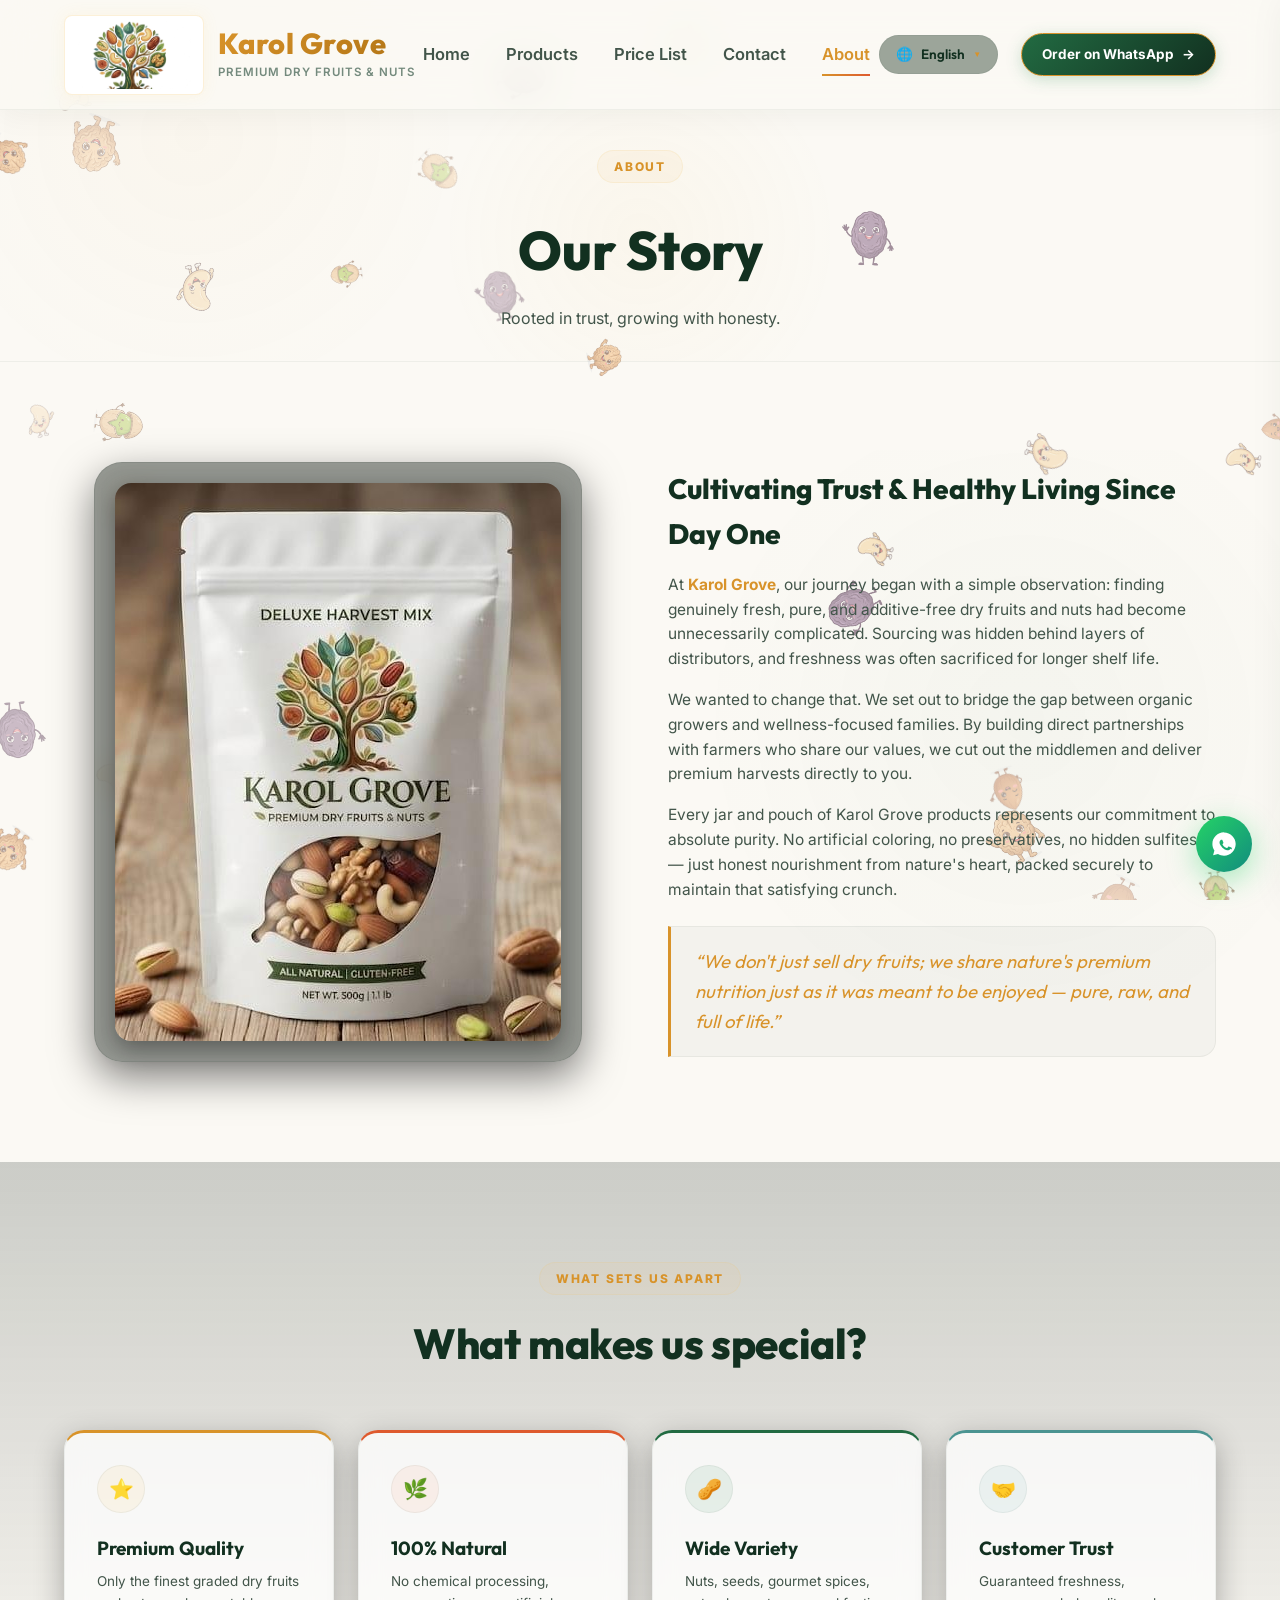
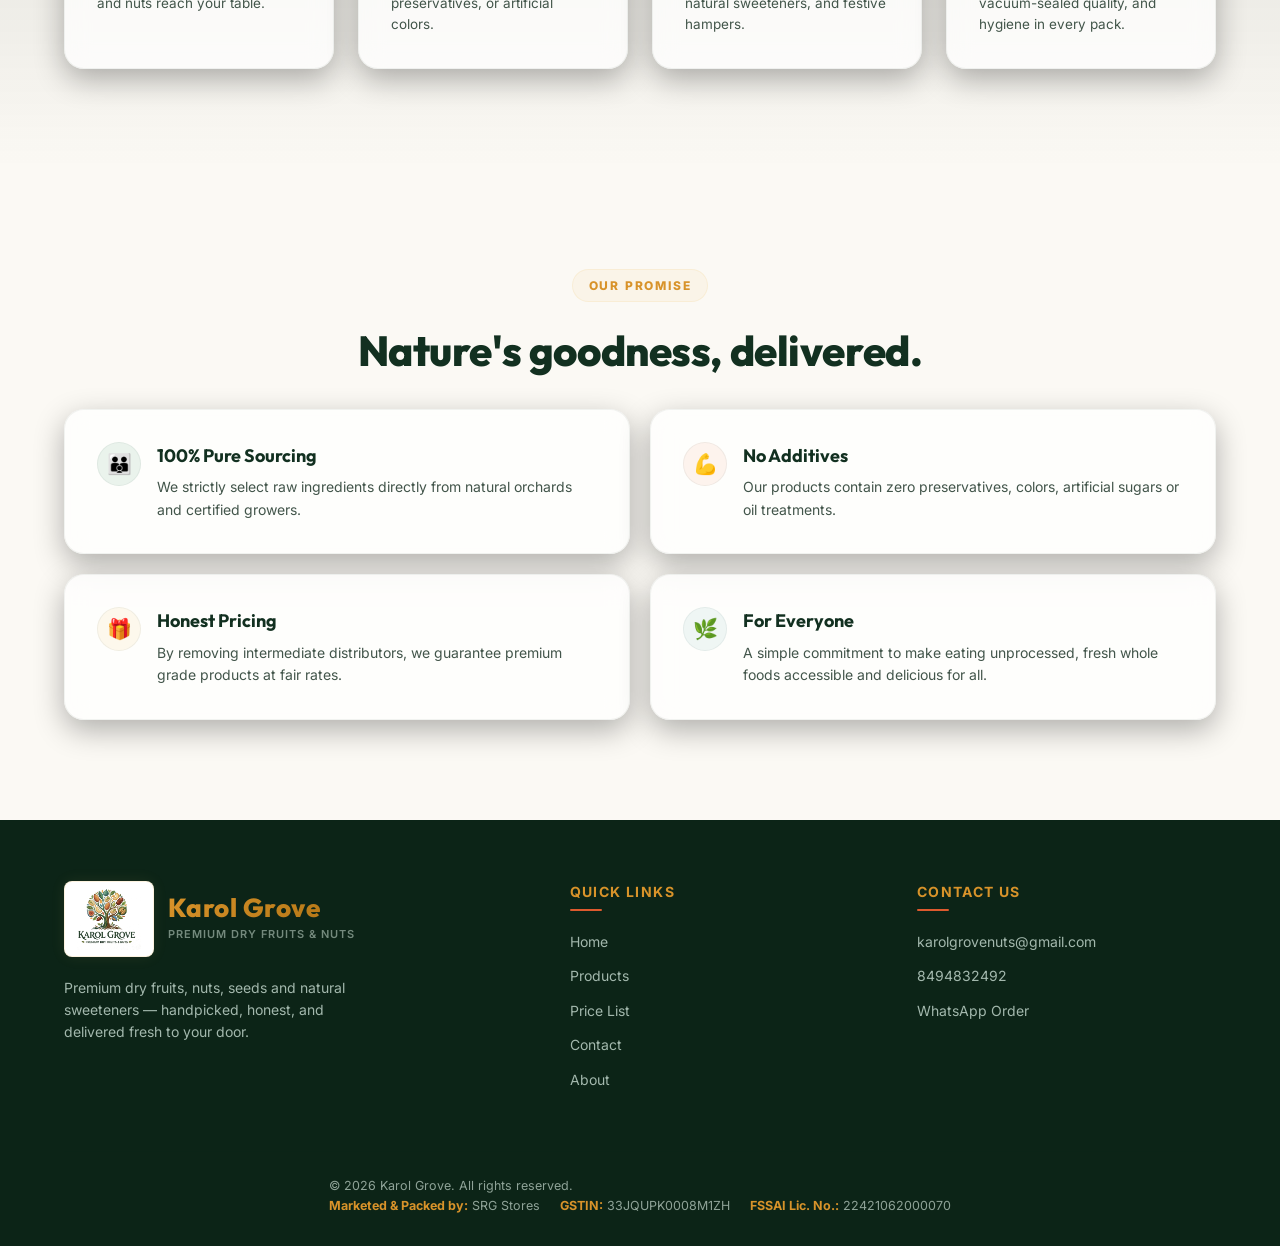
==== about.html @ 8a15f1eb "Add files via upload" ====
<!DOCTYPE html>
<html lang="en">

<head>
  <meta charset="UTF-8">
  <meta name="viewport" content="width=device-width, initial-scale=1.0">
  <title>About Us — Karol Grove</title>
  <meta name="description"
    content="Learn about Karol Grove's story, our promise of natural quality, and why families trust us for premium dry fruits and nuts.">
  <link rel="icon" href="assets/karol-grove-icon.png">
  <link rel="preconnect" href="https://fonts.googleapis.com">
  <link rel="stylesheet" href="assets/style.css">
  <script src="assets/translations.js" defer></script>
</head>

<body>

  <canvas id="vfx-canvas"></canvas>

  <header class="site-header">
    <div class="header-inner">
      <a href="index.html" class="brand">
        <img src="assets/karol-grove-icon.png" alt="Karol Grove Premium Dry Fruits & Nuts" class="brand-logo-img">
        <div class="brand-text">
          <span class="brand-name">Karol Grove</span>
          <span class="brand-tagline">Premium Dry Fruits &amp; Nuts</span>
        </div>
      </a>
      <nav class="main-nav">
        <a href="index.html" data-tr="nav_home">Home</a>
        <a href="products.html" data-tr="nav_products">Products</a>
        <a href="pricelist.html" data-tr="nav_pricelist">Price List</a>
        <a href="contact.html" data-tr="nav_contact">Contact</a>
        <a href="about.html" class="active" data-tr="nav_about">About</a>
      </nav>
      <a class="header-cta" href="https://wa.me/+918494832492" target="_blank" rel="noopener"><span data-tr="cta_whatsapp">Order on WhatsApp</span> &rarr;</a>
      <button class="nav-toggle" aria-label="Toggle menu">
        <span></span><span></span><span></span>
      </button>
    </div>
    <div class="mobile-nav" id="mobileNav">
      <a href="index.html" data-tr="nav_home">Home</a>
      <a href="products.html" data-tr="nav_products">Products</a>
      <a href="pricelist.html" data-tr="nav_pricelist">Price List</a>
      <a href="contact.html" data-tr="nav_contact">Contact</a>
      <a href="about.html" class="active" data-tr="nav_about">About</a>
    </div>
  </header>

  <section class="page-header">
    <div class="container reveal reveal-up">
      <span class="eyebrow" data-tr="nav_about">About</span>
      <h1 data-tr="about_header_title">Our Story</h1>
      <p data-tr="about_header_desc">Rooted in trust, growing with honesty.</p>
    </div>
  </section>

  <section class="section">
    <div class="container about-flex">
      <div class="tin-frame tilt-card reveal reveal-scale">
        <img src="assets/karol-grove-pouch-hd.jpg" alt="Karol Grove premium dry fruits and nuts pouch">
      </div>
      <div class="about-copy reveal reveal-up">
        <h2 data-tr="about_sec_title">Cultivating Trust &amp; Healthy Living Since Day One</h2>
        <p data-tr="about_p1">At <strong>Karol Grove</strong>, our journey began with a simple observation: finding genuinely fresh, pure, and additive-free dry fruits and nuts had become unnecessarily complicated. Sourcing was hidden behind layers of distributors, and freshness was often sacrificed for longer shelf life.</p>
        <p data-tr="about_p2">We wanted to change that. We set out to bridge the gap between organic growers and wellness-focused families. By building direct partnerships with farmers who share our values, we cut out the middlemen and deliver premium harvests directly to you.</p>
        <p data-tr="about_p3">Every jar and pouch of Karol Grove products represents our commitment to absolute purity. No artificial coloring, no preservatives, no hidden sulfites — just honest nourishment from nature's heart, packed securely to maintain that satisfying crunch.</p>
        <blockquote data-tr="about_quote">“We don't just sell dry fruits; we share nature's premium nutrition just as it was meant to be enjoyed — pure, raw, and full of life.”</blockquote>
      </div>
    </div>
  </section>

  <section class="section section-cream-deep">
    <div class="container">
      <div class="section-head reveal reveal-up">
        <span class="eyebrow">What sets us apart</span>
        <h2>What makes us special?</h2>
      </div>
      <div class="why-grid">
        <div class="glass-card why-card tilt-card reveal reveal-up">
          <div class="icon">&#11088;</div>
          <h3>Premium Quality</h3>
          <p>Only the finest graded dry fruits and nuts reach your table.</p>
        </div>
        <div class="glass-card why-card tilt-card reveal reveal-up">
          <div class="icon">&#127807;</div>
          <h3>100% Natural</h3>
          <p>No chemical processing, preservatives, or artificial colors.</p>
        </div>
        <div class="glass-card why-card tilt-card reveal reveal-up">
          <div class="icon">&#129372;</div>
          <h3>Wide Variety</h3>
          <p>Nuts, seeds, gourmet spices, natural sweeteners, and festive hampers.</p>
        </div>
        <div class="glass-card why-card tilt-card reveal reveal-up">
          <div class="icon">&#129309;</div>
          <h3>Customer Trust</h3>
          <p>Guaranteed freshness, vacuum-sealed quality, and hygiene in every pack.</p>
        </div>
      </div>
    </div>
  </section>

  <section class="section">
    <div class="container">
      <div class="section-head reveal reveal-up" style="margin-bottom: 32px;">
        <span class="eyebrow" data-tr="promise_eyebrow">Our promise</span>
        <h2 data-tr="promise_header">Nature's goodness, delivered.</h2>
      </div>
      <div class="promise-grid">
        <div class="glass-card promise-card reveal reveal-up">
          <div class="icon">&#128106;</div>
          <div>
            <h3 data-tr="promise_card_1_title">100% Pure Sourcing</h3>
            <p data-tr="promise_card_1_desc">We strictly select raw ingredients directly from natural orchards and certified growers.</p>
          </div>
        </div>
        <div class="glass-card promise-card reveal reveal-up">
          <div class="icon">&#128170;</div>
          <div>
            <h3 data-tr="promise_card_2_title">No Additives</h3>
            <p data-tr="promise_card_2_desc">Our products contain zero preservatives, colors, artificial sugars or oil treatments.</p>
          </div>
        </div>
        <div class="glass-card promise-card reveal reveal-up">
          <div class="icon">&#127873;</div>
          <div>
            <h3 data-tr="promise_card_3_title">Honest Pricing</h3>
            <p data-tr="promise_card_3_desc">By removing intermediate distributors, we guarantee premium grade products at fair rates.</p>
          </div>
        </div>
        <div class="glass-card promise-card reveal reveal-up">
          <div class="icon">&#127807;</div>
          <div>
            <h3 data-tr="promise_card_4_title">For Everyone</h3>
            <p data-tr="promise_card_4_desc">A simple commitment to make eating unprocessed, fresh whole foods accessible and delicious for all.</p>
          </div>
        </div>
      </div>
    </div>
  </section>

  <footer class="site-footer">
    <div class="container">
      <div class="footer-grid">
        <div>
          <div class="footer-brand">
            <img src="assets/karol-grove-logo-full.png" alt="Karol Grove Premium Dry Fruits & Nuts"
              class="footer-logo-img">
            <div class="footer-brand-text">
              <span class="footer-brand-name">Karol Grove</span>
              <span class="footer-brand-tagline">Premium Dry Fruits &amp; Nuts</span>
            </div>
          </div>
          <p data-tr="footer_desc">Premium dry fruits, nuts, seeds and natural sweeteners — handpicked, honest, and delivered fresh to your door.</p>
        </div>
        <div class="footer-col">
          <h4 data-tr="footer_links_title">Quick Links</h4>
          <a href="index.html" data-tr="nav_home">Home</a>
          <a href="products.html" data-tr="nav_products">Products</a>
          <a href="pricelist.html" data-tr="nav_pricelist">Price List</a>
          <a href="contact.html" data-tr="nav_contact">Contact</a>
          <a href="about.html" data-tr="nav_about">About</a>
        </div>
        <div class="footer-col">
          <h4 data-tr="footer_contact_title">Contact Us</h4>
          <a href="mailto:karolgrovenuts@gmail.com">karolgrovenuts@gmail.com</a>
          <a href="tel:8494832492">8494832492</a>
          <a href="https://wa.me/+918494832492" target="_blank" rel="noopener" data-tr="cta_whatsapp">WhatsApp Order</a>
        </div>
      </div>
      <div class="footer-bottom">
        <div class="container footer-bottom-inner">
          <span>&copy; 2026 Karol Grove. All rights reserved.</span>
          <div class="legal-ids">
            <span><strong data-tr="legal_packed_by">Marketed &amp; Packed by:</strong> SRG Stores</span>
            <span><strong data-tr="legal_gstin">GSTIN:</strong> 33JQUPK0008M1ZH</span>
            <span><strong data-tr="legal_fssai">FSSAI Lic. No.:</strong> 22421062000070</span>
          </div>
        </div>
      </div>
  </footer>

  <!-- Floating WhatsApp Contact Button -->
  <a href="https://wa.me/918494832492?text=Hi%20Karol%20Grove%2C%20I%20would%20like%20to%20place%20an%20order."
    class="floating-whatsapp" target="_blank" rel="noopener" aria-label="Order on WhatsApp">
    <div class="whatsapp-badge">Order on WhatsApp</div>
    <svg class="whatsapp-icon-svg" viewBox="0 0 24 24" width="24" height="24">
      <path fill="currentColor"
        d="M12.031 2c-5.514 0-9.99 4.477-9.99 9.99 0 2.08.636 4.01 1.728 5.614l-1.127 4.12 4.22-1.107c1.514.938 3.284 1.48 5.17 1.48 5.515 0 9.99-4.477 9.99-9.99 0-5.514-4.475-9.99-9.99-9.99zm5.556 14.13c-.224.634-1.22 1.157-1.68 1.206-.432.046-.86.23-2.738-.508-2.398-.942-3.896-3.376-4.016-3.536-.12-.16-1.002-1.332-1.002-2.54 0-1.21.632-1.804.856-2.048.225-.244.49-.305.653-.305.163 0 .326.002.47.01.15.008.347-.057.545.422.203.49.693 1.693.754 1.815.06.123.1.265.018.428-.08.163-.122.265-.244.407-.122.143-.257.32-.367.43-.122.12-.25.253-.108.497.143.244.636 1.05 1.362 1.7 1 .894 1.85 1.173 2.116 1.306.265.132.418.11.57-.06.153-.173.663-.774.846-1.037.183-.265.367-.224.622-.132.255.09 1.62.764 1.9.905.28.14.47.21.536.326.067.116.067.67-.156 1.306z" />
    </svg>
  </a>

  <script src="assets/main.js" defer></script>
</body>

</html>
---- assets/style.css ----
/* ==========================================================================
   KAROL GROVE — Premium Dry Fruits & Nuts
   Design System: Rich Dark-Forest, Glowing Organic, VFX-Responsive
   ========================================================================== */

@import url('https://fonts.googleapis.com/css2?family=Outfit:wght@300;400;500;600;700;800;900&family=Playfair+Display:ital,wght@0,400;0,500;0,600;0,700;0,800;0,900;1,400;1,500;1,600&family=Inter:wght@300;400;500;600;700;800&display=swap');

:root {
  /* Theme Palette: Luxury Warm Cream & Deep Organic Forest */
  --bg-dark: #fbf9f4; /* Warm Cream Alabaster background */
  --bg-card: rgba(255, 255, 255, 0.72); /* Translucent soft white glass cards */
  --bg-card-hover: rgba(255, 255, 255, 0.96); /* High-contrast focus state */
  --border-glow: rgba(18, 48, 32, 0.08); /* Soft dark-forest borders instead of bright glows */
  --border-light: rgba(18, 48, 32, 0.05);

  /* Colors */
  --gold: #d8932a; /* Dark sienna gold (legible on light backgrounds) */
  --gold-deep: #b07314;
  --gold-glow: rgba(216, 147, 42, 0.15);

  --forest: #226b42; /* Slightly darker forest green */
  --forest-deep: #123020;
  --forest-glow: rgba(34, 107, 66, 0.15);

  --terracotta: #de5a2e; /* Darkened terracotta */
  --terracotta-deep: #b33e17;
  --terracotta-glow: rgba(222, 90, 46, 0.15);

  --berry: #a84250;
  --berry-deep: #782631;
  --berry-glow: rgba(168, 66, 80, 0.15);

  --teal: #4b9491;
  --teal-deep: #225e5c;
  --teal-glow: rgba(75, 148, 145, 0.15);

  --cream: #faf6eb;
  --text-primary: #123020; /* Deep Forest Green for primary text */
  --text-secondary: #42554a; /* Muted warm grey-green for descriptions */
  --text-muted: #748a7d;

  /* Shadows & Gradients */
  --shadow-glow-gold: 0 10px 30px rgba(216, 147, 42, 0.06);
  --shadow-glow-forest: 0 10px 30px rgba(34, 107, 66, 0.06);
  --shadow-glow-terracotta: 0 10px 30px rgba(222, 90, 46, 0.06);
  
  --gradient-gold: linear-gradient(135deg, var(--gold) 0%, var(--gold-deep) 100%);
  --gradient-forest: linear-gradient(135deg, var(--forest) 0%, var(--forest-deep) 100%);
  --gradient-terracotta: linear-gradient(135deg, var(--terracotta) 0%, var(--terracotta-deep) 100%);
  --gradient-radial-glow: radial-gradient(circle, rgba(34, 107, 66, 0.03) 0%, rgba(251, 249, 244, 0) 70%);

  --font-display: 'Outfit', 'Playfair Display', Georgia, serif;
  --font-body: 'Inter', -apple-system, BlinkMacSystemFont, sans-serif;
  
  --transition-smooth: all 0.4s cubic-bezier(0.165, 0.84, 0.44, 1);
}

/* ==========================================================================
   Reset & Base Styles
   ========================================================================== */
* {
  box-sizing: border-box;
  margin: 0;
  padding: 0;
}

html {
  scroll-behavior: smooth;
  overflow-x: hidden;
}

body {
  font-family: var(--font-body);
  background-color: var(--bg-dark);
  color: var(--text-primary);
  line-height: 1.6;
  -webkit-font-smoothing: antialiased;
  overflow-x: hidden;
  position: relative;
}

/* Background Ambient Glows */
body::before {
  content: '';
  position: fixed;
  top: -10%;
  left: -10%;
  width: 50%;
  height: 50%;
  background: radial-gradient(circle, rgba(216, 147, 42, 0.03) 0%, transparent 70%);
  z-index: -2;
  pointer-events: none;
  animation: pulseGlow 12s infinite alternate ease-in-out;
}

body::after {
  content: '';
  position: fixed;
  bottom: -10%;
  right: -10%;
  width: 60%;
  height: 60%;
  background: radial-gradient(circle, rgba(34, 107, 66, 0.03) 0%, transparent 70%);
  z-index: -2;
  pointer-events: none;
  animation: pulseGlow 16s infinite alternate-reverse ease-in-out;
}

.ambient-light-spot {
  position: absolute;
  width: 300px;
  height: 300px;
  background: radial-gradient(circle, rgba(240, 145, 106, 0.05) 0%, transparent 70%);
  border-radius: 50%;
  z-index: -1;
  pointer-events: none;
}

#vfx-canvas {
  position: fixed;
  top: 0;
  left: 0;
  width: 100vw;
  height: 100vh;
  z-index: -1;
  pointer-events: none;
  opacity: 0.75;
}

img {
  max-width: 100%;
  display: block;
}

a {
  color: inherit;
  text-decoration: none;
  transition: var(--transition-smooth);
}

::selection {
  background: var(--gold);
  color: var(--bg-dark);
}

.container {
  max-width: 1200px;
  margin: 0 auto;
  padding: 0 24px;
}

/* ==========================================================================
   Header & Strip
   ========================================================================== */
.brand-strip {
  height: 4px;
  background: linear-gradient(90deg, var(--gold) 0%, var(--terracotta) 25%, var(--berry) 50%, var(--forest) 75%, var(--teal) 100%);
  position: relative; /* Changed from sticky to relative to prevent line cutting through logo */
  z-index: 101;
}

.topbar {
  background: #0a1c12; /* Deep Forest Green for premium header contrast */
  border-bottom: 1px solid var(--border-light);
  color: #e1ece6;
  font-size: 13px;
  position: relative;
  z-index: 99;
}

.topbar-item, .topbar a {
  color: #e1ece6 !important;
  text-decoration: none;
  transition: var(--transition-smooth);
}

.topbar-item:hover, .topbar a:hover {
  color: var(--gold) !important;
}

.topbar-inner {
  display: flex;
  justify-content: space-between;
  align-items: center;
  padding: 8px 24px;
  flex-wrap: wrap;
  gap: 12px;
}

.topbar-left {
  display: flex;
  gap: 20px;
}

.topbar-item {
  display: inline-flex;
  align-items: center;
  gap: 6px;
  font-weight: 500;
  color: var(--text-secondary);
}

a.topbar-item:hover {
  color: var(--gold);
}

.topbar-right .topbar-item {
  color: var(--gold);
  font-weight: 600;
  letter-spacing: 0.05em;
}

.site-header {
  position: sticky;
  top: 0; /* Changed from 4px to 0 to align with relative brand strip */
  z-index: 100;
  background: rgba(251, 249, 244, 0.85); /* Translucent warm cream */
  backdrop-filter: blur(20px);
  -webkit-backdrop-filter: blur(20px);
  border-bottom: 1px solid var(--border-light);
  box-shadow: 0 4px 30px rgba(18, 48, 32, 0.05); /* Soft natural shadow */
  height: 110px; /* Fixed height to guarantee brand logo is fully enclosed */
}

.header-inner {
  display: flex;
  align-items: center;
  justify-content: space-between;
  padding: 0 24px; /* Use flexbox to vertically center items, removing vertical padding */
  height: 100%;
  max-width: 1200px;
  margin: 0 auto;
}

.brand {
  display: flex;
  align-items: center;
}

.brand-logo-img {
  height: 80px; /* Adjusted slightly to fit container height perfectly */
  width: auto;
  object-fit: contain;
  display: block;
  border-radius: 8px;
  background: #ffffff; /* clear white background for light logo paper texture compatibility */
  padding: 4px 12px;
  border: 1px solid rgba(242, 194, 101, 0.25);
  box-shadow: 0 0 15px rgba(242, 194, 101, 0.1);
  transition: var(--transition-smooth);
}

.brand:hover .brand-logo-img {
  transform: translateY(-2px) scale(1.03);
  box-shadow: 0 6px 20px rgba(242, 194, 101, 0.25);
  border-color: var(--gold);
}

.brand-text {
  display: flex;
  flex-direction: column;
  justify-content: center;
  margin-left: 14px;
}

.brand-name {
  font-family: var(--font-display);
  font-size: 29px; /* Increased brand title size */
  font-weight: 800;
  background: var(--gradient-gold);
  -webkit-background-clip: text;
  -webkit-text-fill-color: transparent;
  margin-left: 0;
  letter-spacing: 0.5px;
  display: inline-block;
  line-height: 1.1;
  transition: var(--transition-smooth);
}

.brand-tagline {
  font-family: var(--font-body);
  font-size: 11.5px; /* Increased tagline size */
  font-weight: 600;
  text-transform: uppercase;
  letter-spacing: 1px;
  color: var(--text-muted);
  margin-top: 3px;
  transition: var(--transition-smooth);
}

.brand:hover .brand-name {
  transform: translateY(-2px);
  filter: drop-shadow(0 0 8px var(--gold-glow));
}

.brand:hover .brand-tagline {
  color: var(--text-secondary);
}

@media (max-width: 768px) {
  .site-header {
    height: 80px; /* Reduced header height on mobile for tight fit */
  }
  .brand-logo-img {
    height: 56px;
  }
  .brand-name {
    font-size: 20px;
  }
  .brand-tagline {
    font-size: 8px;
    letter-spacing: 0.5px;
  }
}

nav.main-nav {
  display: flex;
  gap: 36px; /* Increased spacing between nav links */
  font-size: 16.5px; /* Increased font size for main navigation */
  font-weight: 600;
}

nav.main-nav a {
  color: var(--text-secondary);
  padding: 8px 0;
  position: relative;
}

nav.main-nav a:hover,
nav.main-nav a.active {
  color: var(--gold);
}

nav.main-nav a::after {
  content: '';
  position: absolute;
  left: 0;
  bottom: 0;
  width: 0;
  height: 2px;
  background: linear-gradient(90deg, var(--gold), var(--terracotta));
  transition: var(--transition-smooth);
}

nav.main-nav a:hover::after,
nav.main-nav a.active::after {
  width: 100%;
}

.header-cta {
  background: linear-gradient(135deg, var(--forest) 0%, var(--forest-deep) 100%);
  color: #ffffff !important; /* Force text to white for legibility */
  font-size: 13.5px;
  font-weight: 700;
  padding: 10px 20px;
  border-radius: 30px;
  border: 1.5px solid var(--gold);
  box-shadow: 0 4px 15px rgba(60, 143, 95, 0.25);
  display: inline-flex;
  align-items: center;
  gap: 8px;
}

.header-cta:hover {
  background: linear-gradient(135deg, var(--gold-deep) 0%, var(--gold) 100%);
  color: #123020 !important; /* Force text to forest-deep on hover */
  box-shadow: 0 4px 20px rgba(216, 147, 42, 0.4);
  transform: translateY(-2px);
}

.nav-toggle {
  display: none;
  flex-direction: column;
  gap: 6px;
  background: none;
  border: none;
  cursor: pointer;
  padding: 6px;
  z-index: 102;
}

.nav-toggle span {
  width: 26px;
  height: 2px;
  background-color: var(--text-primary);
  transition: var(--transition-smooth);
}

.nav-toggle.active span:nth-child(1) {
  transform: translateY(8px) rotate(45deg);
}

.nav-toggle.active span:nth-child(2) {
  opacity: 0;
}

.nav-toggle.active span:nth-child(3) {
  transform: translateY(-8px) rotate(-45deg);
}

/* ==========================================================================
   Buttons
   ========================================================================== */
.btn {
  display: inline-flex;
  align-items: center;
  justify-content: center;
  gap: 8px;
  padding: 14px 28px;
  border-radius: 30px;
  font-weight: 700;
  font-size: 14.5px;
  cursor: pointer;
  transition: var(--transition-smooth);
  border: 1.5px solid transparent;
}

.btn-primary {
  background: linear-gradient(135deg, var(--gold-deep) 0%, var(--gold) 100%);
  color: var(--forest-deep) !important; /* Deep forest green for high contrast on gold button */
  box-shadow: var(--shadow-glow-gold);
}

.btn-primary:hover {
  background: linear-gradient(135deg, var(--forest) 0%, var(--forest-deep) 100%);
  color: #ffffff !important; /* White text on dark green hover state */
  border-color: var(--gold);
  box-shadow: var(--shadow-glow-forest);
  transform: translateY(-3px) scale(1.02);
}

.btn-secondary {
  background: transparent;
  color: var(--text-primary);
  border-color: var(--gold) !important; /* Golden border for visibility on cream background */
  backdrop-filter: blur(10px);
}

.btn-secondary:hover {
  background: var(--gold);
  color: var(--forest-deep) !important; /* Match text color on hover state */
  border-color: var(--gold);
  transform: translateY(-3px);
}

.btn-block {
  display: flex;
  width: 100%;
}

.btn-clear {
  background: transparent;
  color: var(--text-muted);
  border-color: transparent;
  padding: 10px;
  font-size: 13px;
}

.btn-clear:hover {
  color: var(--berry);
  background: rgba(184, 86, 100, 0.1);
}

/* ==========================================================================
   Hero Section
   ========================================================================== */
.hero {
  position: relative;
  padding: 50px 0 80px; /* Reduced top/bottom padding to remove visual gap */
  overflow: hidden;
}

.hero-grid {
  display: grid;
  grid-template-columns: 1.05fr 0.95fr;
  gap: 48px;
  align-items: center;
}

.eyebrow {
  display: inline-flex;
  align-items: center;
  gap: 8px;
  font-size: 12px;
  font-weight: 800;
  letter-spacing: 0.15em;
  text-transform: uppercase;
  color: var(--gold);
  background: rgba(242, 194, 101, 0.08);
  border: 1px solid rgba(242, 194, 101, 0.15);
  padding: 6px 16px;
  border-radius: 30px;
  margin-bottom: 24px;
}

.hero h1 {
  font-family: var(--font-display);
  font-size: clamp(38px, 6vw, 68px);
  line-height: 1.1;
  font-weight: 900;
  margin-bottom: 24px;
}

.hero h1 em {
  font-style: italic;
  font-weight: 400;
  font-family: 'Playfair Display', serif;
  background: linear-gradient(135deg, var(--gold) 30%, var(--terracotta) 100%);
  -webkit-background-clip: text;
  background-clip: text;
  -webkit-text-fill-color: transparent;
}

.hero p.lede {
  font-size: 17px;
  color: var(--text-secondary);
  margin-bottom: 36px;
  max-width: 580px;
}

.hero-actions {
  display: flex;
  gap: 16px;
  margin-bottom: 48px;
  flex-wrap: wrap;
}

.trust-row {
  display: flex;
  gap: 24px;
  flex-wrap: wrap;
}

.trust-item {
  display: flex;
  align-items: center;
  gap: 8px;
  font-size: 13.5px;
  font-weight: 600;
  color: var(--text-secondary);
}

.trust-item .dot {
  width: 28px;
  height: 28px;
  border-radius: 50%;
  background: rgba(255, 255, 255, 0.05);
  border: 1px solid var(--border-light);
  display: flex;
  align-items: center;
  justify-content: center;
  font-size: 13px;
}

.hero-art {
  position: relative;
  display: flex;
  justify-content: center;
  align-items: center;
}

/* Floating Radial Blobs */
.hero-art::before {
  content: '';
  position: absolute;
  width: 320px;
  height: 320px;
  background: radial-gradient(circle, rgba(60, 143, 95, 0.25) 0%, transparent 70%);
  z-index: -1;
  animation: rotateBlob 20s infinite linear;
}

.tin-frame {
  position: relative;
  background: rgba(18, 28, 22, 0.45);
  border: 1.5px solid var(--border-glow);
  border-radius: 28px;
  padding: 20px;
  backdrop-filter: blur(15px);
  -webkit-backdrop-filter: blur(15px);
  box-shadow: 0 15px 40px rgba(0, 0, 0, 0.5), inset 0 0 15px rgba(255, 255, 255, 0.05);
  transition: var(--transition-smooth);
  max-width: fit-content;
  margin: 0 auto;
}

.tin-frame img,
.hero-video {
  border-radius: 16px;
  width: 100%;
  max-width: 480px;
  box-shadow: 0 8px 24px rgba(0,0,0,0.4);
  display: block;
  object-fit: cover;
  transition: var(--transition-smooth);
}

.hero-art .ring {
  position: absolute;
  border: 1.5px solid rgba(242, 194, 101, 0.1);
  border-radius: 50%;
  pointer-events: none;
}

.hero-art .ring-1 {
  width: 580px;
  height: 580px;
  border-color: rgba(60, 143, 95, 0.15);
  animation: spin 30s infinite linear;
}

.hero-art .ring-2 {
  width: 440px;
  height: 440px;
  border-color: rgba(240, 145, 106, 0.15);
  animation: spin 20s infinite linear reverse;
}

.hero-badge {
  position: absolute;
  top: -15px;
  right: -15px;
  background: linear-gradient(135deg, var(--gold-deep) 0%, var(--gold) 100%);
  color: var(--bg-dark);
  font-weight: 800;
  font-size: 12px;
  text-align: center;
  line-height: 1.2;
  width: 80px;
  height: 80px;
  border-radius: 50%;
  display: flex;
  align-items: center;
  justify-content: center;
  box-shadow: 0 8px 24px rgba(242, 194, 101, 0.4);
  transform: rotate(10deg);
  border: 2px dashed rgba(7, 11, 9, 0.2);
  z-index: 2;
  animation: float 6s infinite ease-in-out;
}

/* ==========================================================================
   Feature Strip & Sections
   ========================================================================== */
.feature-strip {
  border-top: 1px solid var(--border-light);
  border-bottom: 1px solid var(--border-light);
  background: rgba(18, 28, 22, 0.35);
  backdrop-filter: blur(10px);
  -webkit-backdrop-filter: blur(10px);
  padding: 36px 0;
}

.feature-grid {
  display: grid;
  grid-template-columns: repeat(3, 1fr);
  gap: 32px;
}

.feature-item {
  display: flex;
  align-items: center;
  gap: 20px;
}

.feature-item .icon {
  width: 52px;
  height: 52px;
  border-radius: 16px;
  background: rgba(255, 255, 255, 0.03);
  border: 1px solid var(--border-light);
  display: flex;
  align-items: center;
  justify-content: center;
  font-size: 22px;
  flex-shrink: 0;
  box-shadow: inset 0 0 10px rgba(255,255,255,0.05);
}

.feature-item h3 {
  font-family: var(--font-display);
  font-size: 17.5px;
  font-weight: 700;
  color: var(--text-primary);
  margin-bottom: 4px;
}

.feature-item p {
  font-size: 13.5px;
  color: var(--text-secondary);
}

.section {
  padding: 100px 0;
  position: relative;
}

.section-cream-deep {
  background: linear-gradient(180deg, rgba(18,28,22,0.2) 0%, rgba(7,11,9,0) 100%);
}

.section-head {
  text-align: center;
  max-width: 650px;
  margin: 0 auto 60px;
}

.section-head h2 {
  font-family: var(--font-display);
  font-size: clamp(28px, 4vw, 42px);
  font-weight: 800;
  letter-spacing: -0.01em;
  color: var(--text-primary);
  line-height: 1.2;
}

.section-head h2 em {
  font-style: italic;
  font-family: 'Playfair Display', serif;
  background: linear-gradient(135deg, var(--gold) 20%, var(--terracotta) 100%);
  -webkit-background-clip: text;
  background-clip: text;
  -webkit-text-fill-color: transparent;
}

.section-head p {
  margin-top: 16px;
  font-size: 16px;
  color: var(--text-secondary);
}

/* ==========================================================================
   Cards: Glassmorphism & Custom Border Glows
   ========================================================================== */
.glass-card {
  background: var(--bg-card);
  border: 1px solid var(--border-light);
  border-radius: 20px;
  padding: 32px;
  backdrop-filter: blur(12px);
  -webkit-backdrop-filter: blur(12px);
  box-shadow: 0 10px 30px rgba(0,0,0,0.3);
  transition: var(--transition-smooth);
}

.glass-card:hover {
  background: var(--bg-card-hover);
  border-color: var(--border-glow);
  box-shadow: 0 15px 40px rgba(0,0,0,0.5), 0 0 20px rgba(242, 194, 101, 0.05);
}

/* Why choose us Grid */
.why-grid {
  display: grid;
  grid-template-columns: repeat(4, 1fr);
  gap: 24px;
}

.why-card {
  border-top: 3px solid var(--border-light);
}

.why-grid .why-card:nth-child(1) { border-top-color: var(--gold); }
.why-grid .why-card:nth-child(2) { border-top-color: var(--terracotta); }
.why-grid .why-card:nth-child(3) { border-top-color: var(--forest); }
.why-grid .why-card:nth-child(4) { border-top-color: var(--teal); }

.why-card .icon {
  width: 48px;
  height: 48px;
  border-radius: 50%;
  display: flex;
  align-items: center;
  justify-content: center;
  font-size: 20px;
  margin-bottom: 20px;
  background: rgba(255, 255, 255, 0.03);
  border: 1px solid var(--border-light);
}

.why-grid .why-card:nth-child(1) .icon { color: var(--gold); background: rgba(242, 194, 101, 0.1); }
.why-grid .why-card:nth-child(2) .icon { color: var(--terracotta); background: rgba(240, 145, 106, 0.1); }
.why-grid .why-card:nth-child(3) .icon { color: var(--forest); background: rgba(60, 143, 95, 0.1); }
.why-grid .why-card:nth-child(4) .icon { color: var(--teal); background: rgba(106, 179, 176, 0.1); }

.why-card .num {
  font-family: var(--font-display);
  font-size: 13px;
  font-weight: 800;
  letter-spacing: 0.1em;
  color: var(--text-muted);
  margin-bottom: 12px;
}

.why-card h3 {
  font-family: var(--font-display);
  font-size: 19px;
  font-weight: 700;
  margin-bottom: 8px;
}

.why-card p {
  font-size: 13.5px;
  color: var(--text-secondary);
}

/* Offer / Categories Grid */
.offer-grid {
  display: grid;
  grid-template-columns: repeat(3, 1fr);
  gap: 24px;
}

.offer-card {
  position: relative;
  overflow: hidden;
  border-bottom: 3px solid transparent;
}

.offer-grid .offer-card:nth-child(1) { border-bottom-color: var(--gold); }
.offer-grid .offer-card:nth-child(2) { border-bottom-color: var(--terracotta); }
.offer-grid .offer-card:nth-child(3) { border-bottom-color: var(--forest); }
.offer-grid .offer-card:nth-child(4) { border-bottom-color: var(--berry); }
.offer-grid .offer-card:nth-child(5) { border-bottom-color: var(--teal); }
.offer-grid .offer-card:nth-child(6) { border-bottom-color: var(--gold); }

.offer-card .icon {
  font-size: 28px;
  margin-bottom: 16px;
  display: inline-block;
  transition: var(--transition-smooth);
}

.offer-card:hover .icon {
  transform: scale(1.15) rotate(5deg);
}

.offer-card .tag {
  display: inline-block;
  font-size: 10px;
  font-weight: 800;
  letter-spacing: 0.08em;
  text-transform: uppercase;
  padding: 4px 12px;
  border-radius: 20px;
  margin-bottom: 16px;
}

.offer-grid .offer-card:nth-child(1) .tag { background: rgba(242, 194, 101, 0.1); color: var(--gold); }
.offer-grid .offer-card:nth-child(2) .tag { background: rgba(240, 145, 106, 0.1); color: var(--terracotta); }
.offer-grid .offer-card:nth-child(3) .tag { background: rgba(60, 143, 95, 0.1); color: var(--forest); }
.offer-grid .offer-card:nth-child(4) .tag { background: rgba(184, 86, 100, 0.1); color: var(--berry); }
.offer-grid .offer-card:nth-child(5) .tag { background: rgba(106, 179, 176, 0.1); color: var(--teal); }
.offer-grid .offer-card:nth-child(6) .tag { background: rgba(242, 194, 101, 0.1); color: var(--gold); }

.offer-card h3 {
  font-family: var(--font-display);
  font-size: 20px;
  font-weight: 700;
  margin-bottom: 8px;
  color: var(--text-primary);
}

.offer-card p {
  font-size: 14px;
  color: var(--text-secondary);
}

/* CTA Banner */
.cta-banner {
  background: linear-gradient(135deg, var(--forest-deep) 0%, #0c2417 100%); /* Stays deep forest green */
  border: 1px solid var(--border-glow);
  border-radius: 28px;
  padding: 60px 48px;
  display: flex;
  align-items: center;
  justify-content: space-between;
  gap: 32px;
  flex-wrap: wrap;
  position: relative;
  overflow: hidden;
  box-shadow: 0 15px 40px rgba(0,0,0,0.4);
}

.cta-banner::before {
  content: '';
  position: absolute;
  top: -150px;
  right: -50px;
  width: 300px;
  height: 300px;
  background: radial-gradient(circle, rgba(242, 194, 101, 0.12) 0%, transparent 70%);
  z-index: 0;
  pointer-events: none;
}

.cta-banner > * {
  position: relative;
  z-index: 1;
}

.cta-banner h2 {
  font-family: var(--font-display);
  font-size: 32px;
  font-weight: 800;
  max-width: 500px;
  color: #ffffff;
}

.cta-banner p {
  color: #c2d6cc;
  margin-top: 10px;
}

/* ==========================================================================
   Footer Section
   ========================================================================== */
footer.site-footer {
  background-color: #0c2417; /* Deep Forest Green for a premium footer */
  border-top: 1.5px solid var(--border-light);
  color: #a3b8ad; /* Soft light text */
  padding: 60px 0 30px;
  position: relative;
}

.footer-grid {
  display: grid;
  grid-template-columns: 1.3fr 0.85fr 0.85fr;
  gap: 48px;
  margin-bottom: 48px;
}

.footer-brand {
  display: flex;
  align-items: center;
  margin-bottom: 20px;
}

.footer-brand-text {
  display: flex;
  flex-direction: column;
  justify-content: center;
  margin-left: 14px;
}

.footer-brand-name {
  font-family: var(--font-display);
  font-size: 26px;
  font-weight: 800;
  background: var(--gradient-gold);
  -webkit-background-clip: text;
  -webkit-text-fill-color: transparent;
  margin-left: 0;
  letter-spacing: 0.5px;
  display: inline-block;
  line-height: 1.1;
  transition: var(--transition-smooth);
}

.footer-brand-tagline {
  font-family: var(--font-body);
  font-size: 11px;
  font-weight: 600;
  text-transform: uppercase;
  letter-spacing: 1px;
  color: var(--text-muted);
  margin-top: 3px;
  transition: var(--transition-smooth);
}

.footer-brand:hover .footer-brand-name {
  transform: translateY(-2px);
  filter: drop-shadow(0 0 8px var(--gold-glow));
}

.footer-brand:hover .footer-brand-tagline {
  color: #a3b8ad;
}

.footer-logo-img {
  height: 76px; /* increased to see the logo properly */
  width: auto;
  object-fit: contain;
  display: block;
  border-radius: 8px;
  background: #ffffff;
  padding: 6px 12px;
  border: 1px solid rgba(242, 194, 101, 0.2);
  box-shadow: 0 0 15px rgba(242, 194, 101, 0.08);
  transition: var(--transition-smooth);
}

.footer-logo-img:hover {
  transform: translateY(-2px) scale(1.03);
  box-shadow: 0 6px 20px rgba(242, 194, 101, 0.2);
  border-color: var(--gold);
}

.footer-grid p {
  font-size: 14px;
  line-height: 1.6;
  max-width: 320px;
}

.footer-col h4 {
  font-size: 14px;
  text-transform: uppercase;
  letter-spacing: 0.1em;
  color: var(--gold);
  margin-bottom: 20px;
  position: relative;
  padding-bottom: 8px;
}

.footer-col h4::after {
  content: '';
  position: absolute;
  left: 0;
  bottom: 0;
  width: 32px;
  height: 2px;
  background: var(--terracotta);
  border-radius: 2px;
}

.footer-col a {
  display: block;
  font-size: 14px;
  color: #a3b8ad;
  margin-bottom: 12px;
}

.footer-col a:hover {
  color: var(--gold);
  transform: translateX(3px);
}

.footer-bottom {
  border-top: 1px solid var(--border-light);
  padding-top: 24px;
  display: flex;
  justify-content: space-between;
  flex-wrap: wrap;
  gap: 16px;
  font-size: 12.5px;
  color: #8fa398;
}

.legal-ids {
  display: flex;
  flex-wrap: wrap;
  gap: 20px;
}

.legal-ids span strong {
  color: var(--gold);
}

/* ==========================================================================
   Page Headers (About / Products / Contact)
   ========================================================================== */
.page-header {
  padding: 40px 0 30px; /* Reduced vertical padding for header pages */
  text-align: center;
  border-bottom: 1px solid var(--border-light);
  position: relative;
  overflow: hidden;
}

.page-header::before {
  content: '';
  position: absolute;
  top: 50%;
  left: 50%;
  transform: translate(-50%, -50%);
  width: 400px;
  height: 400px;
  background: radial-gradient(circle, rgba(242, 194, 101, 0.05) 0%, transparent 70%);
  z-index: -1;
  pointer-events: none;
}

.page-header h1 {
  font-family: var(--font-display);
  font-size: clamp(34px, 5vw, 54px);
  font-weight: 800;
  color: var(--text-primary);
  margin-bottom: 12px;
}

.page-header p {
  font-size: 16px;
  color: var(--text-secondary);
  max-width: 600px;
  margin: 0 auto;
}

/* ==========================================================================
   About Page Layouts
   ========================================================================== */
.about-flex {
  display: grid;
  grid-template-columns: 1fr 1fr;
  gap: 56px;
  align-items: center;
}

.about-copy h2 {
  font-family: var(--font-display);
  font-size: 28px;
  font-weight: 800;
  margin-bottom: 16px;
}

.about-copy p {
  margin-bottom: 16px;
  color: var(--text-secondary);
  font-size: 15.5px;
}

.about-copy strong {
  color: var(--gold);
}

.about-copy blockquote {
  font-family: var(--font-display);
  font-style: italic;
  font-size: 18.5px;
  color: var(--gold);
  border-left: 3px solid var(--gold);
  background: rgba(18, 48, 32, 0.03);
  padding: 20px 24px;
  border-radius: 0 16px 16px 0;
  margin-top: 24px;
  border: 1px solid var(--border-light);
  border-left: 3.5px solid var(--gold);
}

.promise-grid {
  display: grid;
  grid-template-columns: repeat(2, 1fr);
  gap: 20px;
}

.promise-card {
  display: flex;
  gap: 16px;
}

.promise-card .icon {
  width: 44px;
  height: 44px;
  border-radius: 50%;
  display: flex;
  align-items: center;
  justify-content: center;
  font-size: 20px;
  flex-shrink: 0;
  border: 1px solid var(--border-light);
}

.promise-grid .promise-card:nth-child(1) .icon { background: rgba(60, 143, 95, 0.1); color: var(--forest); }
.promise-grid .promise-card:nth-child(2) .icon { background: rgba(240, 145, 106, 0.1); color: var(--terracotta); }
.promise-grid .promise-card:nth-child(3) .icon { background: rgba(242, 194, 101, 0.1); color: var(--gold); }
.promise-grid .promise-card:nth-child(4) .icon { background: rgba(106, 179, 176, 0.1); color: var(--teal); }

.promise-card h3 {
  font-family: var(--font-display);
  font-size: 18px;
  font-weight: 700;
  margin-bottom: 6px;
}

.promise-card p {
  font-size: 14px;
  color: var(--text-secondary);
}

/* ==========================================================================
   Products Page Styles
   ========================================================================== */
.cat-nav-wrapper {
  display: flex;
  flex-direction: column;
  align-items: center;
  margin-bottom: 48px;
}

.search-box-wrapper {
  width: 100%;
  max-width: 480px;
  position: relative;
  margin-bottom: 30px;
}

.search-box-wrapper input {
  width: 100%;
  padding: 14px 20px 14px 44px;
  border-radius: 30px;
  border: 1.5px solid var(--border-light);
  background: rgba(255, 255, 255, 0.8);
  color: var(--text-primary);
  font-family: var(--font-body);
  font-size: 14.5px;
  outline: none;
  box-shadow: 0 4px 15px rgba(18, 48, 32, 0.04);
  transition: var(--transition-smooth);
}

.search-box-wrapper input:focus {
  border-color: var(--gold);
  box-shadow: 0 0 15px rgba(216, 147, 42, 0.1);
  background: #ffffff;
}

.search-box-wrapper .search-icon {
  position: absolute;
  left: 18px;
  top: 50%;
  transform: translateY(-50%);
  font-size: 16px;
  color: var(--text-muted);
  pointer-events: none;
}

.cat-nav {
  display: flex;
  gap: 12px;
  justify-content: center;
  flex-wrap: wrap;
}

.cat-nav .cat-tab {
  font-family: var(--font-body);
  font-size: 13.5px;
  font-weight: 700;
  padding: 8px 18px;
  border-radius: 20px;
  border: 1px solid var(--border-light);
  background: rgba(255, 255, 255, 0.02);
  color: var(--text-secondary);
  cursor: pointer;
  box-shadow: 0 4px 10px rgba(0,0,0,0.15);
}

.cat-nav .cat-tab.active {
  background: linear-gradient(135deg, var(--gold-deep) 0%, var(--gold) 100%);
  color: var(--bg-dark);
  border-color: var(--gold);
  box-shadow: var(--shadow-glow-gold);
}

.cat-nav .cat-tab:hover:not(.active) {
  border-color: var(--gold);
  color: var(--text-primary);
}

.product-category {
  margin-bottom: 80px;
  scroll-margin-top: 100px;
}

.cat-head {
  display: flex;
  align-items: center;
  gap: 18px;
  margin-bottom: 30px;
}

.cat-head h2 {
  font-family: var(--font-display);
  font-size: 24px;
  font-weight: 800;
  color: var(--text-primary);
}

.cat-head .line {
  flex: 1;
  height: 1px;
}

#nuts .cat-head .line { background: linear-gradient(90deg, var(--gold), transparent); }
#dried-fruits .cat-head .line { background: linear-gradient(90deg, var(--terracotta), transparent); }
#seeds .cat-head .line { background: linear-gradient(90deg, var(--forest), transparent); }
#other .cat-head .line { background: linear-gradient(90deg, var(--berry), transparent); }
#mixed .cat-head .line { background: linear-gradient(90deg, var(--teal), transparent); }

.product-grid {
  display: grid;
  grid-template-columns: repeat(3, 1fr);
  gap: 24px;
}

.product-card {
  display: flex;
  flex-direction: column;
  position: relative;
  overflow: hidden;
  border-left: 3.5px solid transparent;
  padding: 0;
  background: var(--bg-card);
  border-radius: 16px;
  border: 1px solid var(--border-light);
  box-shadow: 0 4px 20px rgba(0,0,0,0.15);
  transition: var(--transition-smooth);
}

.product-card:hover {
  background: var(--bg-card-hover);
  border-color: var(--border-glow);
  transform: translateY(-5px);
  box-shadow: 0 10px 30px rgba(242, 194, 101, 0.08);
}

#nuts .product-card { border-left-color: var(--gold); }
#dates .product-card { border-left-color: var(--gold-deep); }
#dried-fruits .product-card { border-left-color: var(--terracotta); }
#seeds .product-card { border-left-color: var(--forest); }
#chocolates .product-card { border-left-color: var(--berry); }
#other .product-card { border-left-color: var(--berry-deep); }
#mixed .product-card { border-left-color: var(--teal); }

.product-img-wrapper {
  position: relative;
  width: 100%;
  height: 180px;
  overflow: hidden;
  border-bottom: 1px solid var(--border-light);
  background: radial-gradient(circle, #ffffff 0%, rgba(18, 48, 32, 0.03) 100%);
  display: flex;
  align-items: center;
  justify-content: center;
}

.product-card-img {
  width: 100%;
  height: 100%;
  object-fit: contain;
  padding: 16px;
  transition: var(--transition-smooth);
}

.product-card:hover .product-card-img {
  transform: scale(1.08) translateY(-4px);
}

.product-card-body {
  padding: 20px;
  display: flex;
  flex-direction: column;
  flex-grow: 1;
}

.product-card h3 {
  font-family: var(--font-display);
  font-size: 19px;
  font-weight: 700;
  margin-bottom: 8px;
  color: var(--text-primary);
}

.product-card .label {
  position: absolute;
  top: 12px;
  right: 12px;
  font-size: 9px;
  font-weight: 800;
  letter-spacing: 0.08em;
  text-transform: uppercase;
  padding: 4px 10px;
  border-radius: 20px;
  z-index: 2;
  box-shadow: 0 4px 10px rgba(0,0,0,0.3);
}

#nuts .product-card .label { background-color: rgba(242, 194, 101, 0.2); color: var(--gold); border: 1px solid rgba(242, 194, 101, 0.3); }
#dates .product-card .label { background-color: rgba(216, 147, 42, 0.2); color: var(--gold-deep); border: 1px solid rgba(216, 147, 42, 0.3); }
#dried-fruits .product-card .label { background-color: rgba(240, 145, 106, 0.2); color: var(--terracotta); border: 1px solid rgba(240, 145, 106, 0.3); }
#seeds .product-card .label { background-color: rgba(60, 143, 95, 0.2); color: var(--forest); border: 1px solid rgba(60, 143, 95, 0.3); }
#chocolates .product-card .label { background-color: rgba(184, 86, 100, 0.2); color: var(--berry); border: 1px solid rgba(184, 86, 100, 0.3); }
#other .product-card .label { background-color: rgba(184, 86, 100, 0.2); color: var(--berry); border: 1px solid rgba(184, 86, 100, 0.3); }
#mixed .product-card .label { background-color: rgba(106, 179, 176, 0.2); color: var(--teal); border: 1px solid rgba(106, 179, 176, 0.3); }

.product-card p {
  font-size: 13.5px;
  color: var(--text-secondary);
  margin-bottom: 18px;
  line-height: 1.5;
}

/* Cart Item Selector Elements */
.product-selector {
  margin-top: auto;
  display: flex;
  flex-direction: column;
  gap: 12px;
}

.variant-wrapper {
  display: flex;
  align-items: center;
  justify-content: space-between;
  gap: 10px;
}

.variant-wrapper span {
  font-size: 11px;
  color: var(--text-muted);
  text-transform: uppercase;
  font-weight: 700;
}

.variant-select {
  padding: 6px 10px;
  border-radius: 8px;
  background: rgba(255, 255, 255, 0.8);
  border: 1px solid var(--border-light);
  color: var(--text-primary);
  font-size: 12px;
  font-family: var(--font-body);
  outline: none;
  cursor: pointer;
}

.variant-select option {
  background-color: #ffffff;
  color: var(--text-primary);
}

.add-to-order-btn {
  background: var(--forest-deep);
  border: 1px solid var(--forest);
  color: #ffffff;
  padding: 10px 18px;
  border-radius: 20px;
  font-size: 12.5px;
  font-weight: 700;
  display: inline-flex;
  align-items: center;
  justify-content: center;
  gap: 6px;
  cursor: pointer;
  transition: var(--transition-smooth);
}

.add-to-order-btn:hover {
  background: var(--gold-deep);
  border-color: var(--gold);
  color: #ffffff;
  transform: translateY(-2px);
  box-shadow: 0 4px 12px rgba(216, 147, 42, 0.2);
}

/* ==========================================================================
   Contact Page Styles
   ========================================================================== */
.contact-grid {
  display: grid;
  grid-template-columns: 1fr 1.05fr;
  gap: 40px;
  align-items: start;
}

.contact-form-card {
  position: relative;
  overflow: hidden;
}

.contact-form-card h3 {
  font-family: var(--font-display);
  font-size: 22px;
  font-weight: 800;
  margin-bottom: 24px;
}

.contact-form {
  display: flex;
  flex-direction: column;
  gap: 20px;
}

.form-group {
  display: flex;
  flex-direction: column;
}

.contact-form label {
  font-size: 12.5px;
  font-weight: 700;
  text-transform: uppercase;
  letter-spacing: 0.05em;
  color: var(--text-secondary);
  margin-bottom: 8px;
}

.contact-form input,
.contact-form textarea {
  width: 100%;
  padding: 14px 16px;
  border-radius: 12px;
  background: rgba(255, 255, 255, 0.8);
  border: 1.5px solid var(--border-light);
  color: var(--text-primary);
  font-family: var(--font-body);
  font-size: 14px;
  outline: none;
  transition: var(--transition-smooth);
}

.contact-form input:focus,
.contact-form textarea:focus {
  border-color: var(--gold);
  box-shadow: 0 0 15px rgba(216, 147, 42, 0.1);
  background: #ffffff;
}

.contact-form textarea {
  min-height: 140px;
  resize: vertical;
}

.contact-info-card {
  background: linear-gradient(135deg, var(--forest-deep) 0%, #0c2417 100%); /* Stays deep premium dark forest */
  border: 1px solid var(--border-glow);
  box-shadow: 0 15px 45px rgba(18, 48, 32, 0.1);
}

.contact-info-card:hover {
  background: linear-gradient(135deg, var(--forest-deep) 0%, #0c2417 100%) !important;
  border-color: var(--border-glow);
  box-shadow: 0 15px 45px rgba(18, 48, 32, 0.15);
}

.contact-info-card h3 {
  color: #ffffff; /* Make contact heading visible on dark background */
  font-family: var(--font-display);
  font-size: 22px;
  font-weight: 800;
  margin-bottom: 28px;
}

.info-row {
  display: flex;
  gap: 16px;
  margin-bottom: 24px;
  align-items: flex-start;
}

.info-row .ico {
  width: 40px;
  height: 40px;
  border-radius: 50%;
  background: rgba(255, 255, 255, 0.08);
  border: 1px solid rgba(255, 255, 255, 0.15);
  display: flex;
  align-items: center;
  justify-content: center;
  font-size: 18px;
  flex-shrink: 0;
}

.contact-info-card .info-row:nth-of-type(1) .ico { color: #f2c265 !important; }
.contact-info-card .info-row:nth-of-type(2) .ico { color: #f0916a !important; }
.contact-info-card .info-row:nth-of-type(3) .ico { color: #52b788 !important; }

.info-row .label-small {
  font-size: 11px;
  font-weight: 700;
  text-transform: uppercase;
  letter-spacing: 0.05em;
  color: #a3b8ad;
  margin-bottom: 2px;
}

.info-row .value {
  font-size: 15px;
  color: #ffffff;
  font-weight: 600;
}

.info-row .value a:hover {
  color: var(--gold);
}

.map-frame {
  margin-top: 24px;
  border-radius: 16px;
  overflow: hidden;
  border: 1.5px solid var(--border-light);
}

.map-frame iframe {
  width: 100%;
  height: 230px;
  border: 0;
  display: block;
}

/* ==========================================================================
   Order Drawer (WhatsApp Cart System UI)
   ========================================================================== */
.floating-cart-btn {
  position: fixed;
  bottom: 100px; /* sit above floating whatsapp button */
  right: 28px; /* align horizontally with whatsapp button */
  width: 56px; /* match whatsapp button size */
  height: 56px; /* match whatsapp button size */
  border-radius: 50%;
  background: linear-gradient(135deg, var(--gold-deep) 0%, var(--gold) 100%);
  border: none;
  cursor: pointer;
  box-shadow: 0 8px 30px rgba(242, 194, 101, 0.4);
  display: flex;
  align-items: center;
  justify-content: center;
  z-index: 1000;
  opacity: 0;
  pointer-events: none;
  transform: translateY(20px) scale(0.8);
  transition: all 0.4s cubic-bezier(0.175, 0.885, 0.32, 1.275);
}

.floating-cart-btn.visible {
  opacity: 1;
  pointer-events: auto;
  transform: translateY(0) scale(1);
}

.floating-cart-btn .icon {
  font-size: 24px;
}

.floating-cart-btn .badge {
  position: absolute;
  top: -5px;
  right: -5px;
  background: var(--berry-deep);
  color: white;
  border-radius: 50%;
  width: 24px;
  height: 24px;
  display: flex;
  align-items: center;
  justify-content: center;
  font-size: 11px;
  font-weight: 800;
  border: 2px solid var(--bg-dark);
}

.order-drawer {
  position: fixed;
  top: 0;
  right: -420px;
  width: 100%;
  max-width: 400px;
  height: 100vh;
  background: rgba(251, 249, 244, 0.98); /* Light cream */
  backdrop-filter: blur(25px);
  -webkit-backdrop-filter: blur(25px);
  border-left: 1.5px solid var(--border-glow);
  box-shadow: -10px 0 40px rgba(18, 48, 32, 0.08);
  z-index: 2000;
  display: flex;
  flex-direction: column;
  transition: right 0.4s cubic-bezier(0.165, 0.84, 0.44, 1);
}

.order-drawer.open {
  right: 0;
}

.drawer-overlay {
  position: fixed;
  top: 0;
  left: 0;
  width: 100vw;
  height: 100vh;
  background: rgba(0, 0, 0, 0.6);
  backdrop-filter: blur(4px);
  z-index: 1999;
  opacity: 0;
  pointer-events: none;
  transition: opacity 0.4s ease;
}

.drawer-overlay.visible {
  opacity: 1;
  pointer-events: auto;
}

.drawer-header {
  padding: 24px;
  border-bottom: 1px solid var(--border-light);
  display: flex;
  justify-content: space-between;
  align-items: center;
}

.drawer-header h3 {
  font-family: var(--font-display);
  font-size: 19px;
  font-weight: 800;
  color: var(--gold);
}

.drawer-header .close-drawer {
  background: none;
  border: none;
  color: var(--text-secondary);
  font-size: 32px;
  cursor: pointer;
}

.drawer-header .close-drawer:hover {
  color: var(--gold);
}

.drawer-body {
  flex: 1;
  overflow-y: auto;
  padding: 24px;
}

.empty-cart-state {
  text-align: center;
  padding: 40px 10px;
  display: flex;
  flex-direction: column;
  align-items: center;
  gap: 16px;
}

.empty-cart-state .ico {
  font-size: 48px;
  opacity: 0.5;
}

.empty-cart-state p {
  color: var(--text-secondary);
  font-size: 14px;
  line-height: 1.6;
}

.cart-item-row {
  display: flex;
  justify-content: space-between;
  align-items: center;
  padding: 16px 0;
  border-bottom: 1px solid var(--border-light);
  gap: 12px;
}

.cart-item-row:last-child {
  border-bottom: none;
}

.item-info h4 {
  font-size: 14px;
  font-weight: 700;
  margin-bottom: 2px;
}

.item-info .variant {
  font-size: 11px;
  color: var(--gold);
  text-transform: uppercase;
  font-weight: 600;
}

.item-controls {
  display: flex;
  align-items: center;
  gap: 8px;
}

.item-controls button {
  width: 24px;
  height: 24px;
  border-radius: 50%;
  border: 1px solid var(--border-light);
  background: rgba(255,255,255,0.03);
  color: var(--text-primary);
  font-size: 14px;
  font-weight: 700;
  cursor: pointer;
  display: flex;
  align-items: center;
  justify-content: center;
}

.item-controls button:hover {
  border-color: var(--gold);
  color: var(--gold);
}

.item-controls .qty {
  font-size: 13.5px;
  font-weight: 700;
  min-width: 18px;
  text-align: center;
}

.item-controls button.remove {
  background: none;
  border: none;
  color: var(--text-muted);
  font-size: 20px;
  margin-left: 8px;
}

.item-controls button.remove:hover {
  color: var(--berry);
}

.drawer-footer {
  padding: 24px;
  border-top: 1px solid var(--border-light);
  background: rgba(18, 48, 32, 0.03); /* Soft forest green overlay */
}

.footer-summary {
  display: flex;
  justify-content: space-between;
  align-items: center;
  margin-bottom: 18px;
  font-size: 14px;
  color: var(--text-secondary);
}

.footer-summary strong {
  font-size: 18px;
  color: var(--gold);
}

/* ==========================================================================
   Animations & Transitions
   ========================================================================== */
@keyframes pulseGlow {
  0% { transform: scale(1) translate(0, 0); opacity: 0.7; }
  100% { transform: scale(1.15) translate(8%, 5%); opacity: 0.9; }
}

@keyframes rotateBlob {
  0% { transform: rotate(0deg) scale(1); }
  50% { transform: rotate(180deg) scale(1.1); }
  100% { transform: rotate(360deg) scale(1); }
}

@keyframes spin {
  from { transform: rotate(0deg); }
  to { transform: rotate(360deg); }
}

@keyframes float {
  0% { transform: translateY(0px) rotate(10deg); }
  50% { transform: translateY(-8px) rotate(13deg); }
  100% { transform: translateY(0px) rotate(10deg); }
}

/* Reveal scroll transitions */
.reveal {
  opacity: 0;
  transform: translateY(30px);
  transition: opacity 0.8s cubic-bezier(0.165, 0.84, 0.44, 1), transform 0.8s cubic-bezier(0.165, 0.84, 0.44, 1);
}

.reveal.revealed {
  opacity: 1;
  transform: translateY(0);
}

.reveal-scale {
  transform: scale(0.92);
}

.reveal-scale.revealed {
  transform: scale(1);
}

/* Timeline Styling on Home Page */
.timeline {
  position: relative;
  max-width: 800px;
  margin: 0 auto;
  padding: 40px 0;
}

.timeline::before {
  content: '';
  position: absolute;
  top: 0;
  bottom: 0;
  left: 50%;
  width: 2px;
  background: linear-gradient(to bottom, var(--gold), var(--forest), var(--terracotta));
  transform: translateX(-50%);
}

.timeline-item {
  position: relative;
  margin-bottom: 60px;
  width: 50%;
  padding: 0 40px;
}

.timeline-item:nth-child(odd) {
  left: 0;
  text-align: right;
}

.timeline-item:nth-child(even) {
  left: 50%;
  text-align: left;
}

.timeline-dot {
  position: absolute;
  top: 0;
  width: 20px;
  height: 20px;
  border-radius: 50%;
  background: var(--bg-dark);
  border: 2px solid var(--gold);
  z-index: 2;
  box-shadow: 0 0 10px var(--gold);
}

.timeline-item:nth-child(odd) .timeline-dot {
  right: -10px;
}

.timeline-item:nth-child(even) .timeline-dot {
  left: -10px;
}

.timeline-content {
  background: var(--bg-card);
  border: 1px solid var(--border-light);
  border-radius: 16px;
  padding: 24px;
  backdrop-filter: blur(10px);
}

.timeline-content h3 {
  font-family: var(--font-display);
  font-size: 18.5px;
  color: var(--gold);
  margin-bottom: 8px;
}

.timeline-content p {
  font-size: 13.5px;
  color: var(--text-secondary);
}

/* ==========================================================================
   Responsive Breakpoints
   ========================================================================== */
@media (max-width: 900px) {
  nav.main-nav,
  .header-cta {
    display: none !important;
  }

  .nav-toggle {
    display: flex;
  }

  .hero-grid {
    grid-template-columns: 1fr;
    gap: 48px;
    text-align: center;
  }

  .hero p.lede {
    margin-left: auto;
    margin-right: auto;
  }

  .hero-actions {
    justify-content: center;
  }

  .trust-row {
    justify-content: center;
  }

  .hero-art {
    order: -1;
  }

  .feature-grid {
    grid-template-columns: 1fr;
    gap: 24px;
  }

  .why-grid {
    grid-template-columns: repeat(2, 1fr);
  }

  .offer-grid {
    grid-template-columns: repeat(2, 1fr);
  }

  .product-grid {
    grid-template-columns: repeat(2, 1fr);
  }

  .about-flex {
    grid-template-columns: 1fr;
    gap: 40px;
  }

  .contact-grid {
    grid-template-columns: 1fr;
  }

  .cta-banner {
    flex-direction: column;
    text-align: center;
    padding: 40px 24px;
  }

  .footer-grid {
    grid-template-columns: 1fr;
    gap: 32px;
  }

  /* Timeline adjustment for mobile */
  .timeline::before {
    left: 20px;
  }

  .timeline-item {
    width: 100%;
    padding-left: 45px;
    padding-right: 0;
    text-align: left !important;
  }

  .timeline-item:nth-child(even) {
    left: 0;
  }

  .timeline-item:nth-child(odd) .timeline-dot,
  .timeline-item:nth-child(even) .timeline-dot {
    left: 10px;
  }
}

@media (max-width: 600px) {
  .why-grid, .offer-grid, .product-grid, .promise-grid {
    grid-template-columns: 1fr;
  }

  .topbar-left {
    display: none; /* Hide phone/email on tiny screens to fit pan-india tag */
  }

  .topbar-inner {
    justify-content: center;
  }

  .floating-cart-btn {
    bottom: 84px; /* sit above mobile whatsapp button */
    right: 20px;
  }

  .order-drawer {
    max-width: 100%;
    right: -100%;
  }

  .hero h1 {
    font-size: 36px;
  }
}

/* Mobile Drawer Overlay Menu */
.mobile-nav {
  display: none;
  flex-direction: column;
  position: fixed;
  top: 76px;
  left: 0;
  width: 100vw;
  height: 0;
  background: rgba(251, 249, 244, 0.98); /* Light cream */
  backdrop-filter: blur(20px);
  -webkit-backdrop-filter: blur(20px);
  z-index: 98;
  overflow: hidden;
  transition: height 0.3s cubic-bezier(0.165, 0.84, 0.44, 1);
  border-bottom: none; /* Removed to prevent horizontal line on desktop logo */
}

.mobile-nav.open {
  height: calc(100vh - 76px);
  padding: 30px 24px;
  border-bottom: 1.5px solid var(--border-glow); /* Add border when open */
}

.mobile-nav a {
  padding: 16px 0;
  font-size: 18px;
  font-weight: 700;
  color: var(--text-secondary);
  border-bottom: 1px solid var(--border-light);
}

.mobile-nav a:hover,
.mobile-nav a.active {
  color: var(--gold);
}

.mobile-nav a:last-child {
  border-bottom: none;
}

/* Floating WhatsApp Button */
.floating-whatsapp {
  position: fixed;
  bottom: 28px;
  right: 28px;
  width: 56px;
  height: 56px;
  border-radius: 50%;
  background: linear-gradient(135deg, #25D366 0%, #128C7E 100%);
  color: #ffffff;
  display: flex;
  align-items: center;
  justify-content: center;
  box-shadow: 0 8px 30px rgba(37, 211, 102, 0.4);
  z-index: 9999;
  transition: all 0.3s cubic-bezier(0.175, 0.885, 0.32, 1.275);
  cursor: pointer;
  text-decoration: none;
}

.floating-whatsapp:hover {
  transform: translateY(-4px) scale(1.08);
  box-shadow: 0 12px 35px rgba(37, 211, 102, 0.6);
  color: #ffffff;
}

.floating-whatsapp .whatsapp-icon-svg {
  width: 28px;
  height: 28px;
  transition: transform 0.3s ease;
}

.floating-whatsapp:hover .whatsapp-icon-svg {
  transform: rotate(8deg);
}

/* Tooltip Badge */
.whatsapp-badge {
  position: absolute;
  right: 68px;
  top: 50%;
  transform: translateY(-50%) translateX(10px);
  background: var(--forest-deep);
  color: var(--gold);
  border: 1px solid var(--border-glow);
  padding: 8px 16px;
  border-radius: 30px;
  font-family: var(--font-display);
  font-size: 13px;
  font-weight: 700;
  white-space: nowrap;
  box-shadow: 0 4px 15px rgba(0, 0, 0, 0.3);
  opacity: 0;
  pointer-events: none;
  transition: all 0.3s cubic-bezier(0.165, 0.84, 0.44, 1);
}

.floating-whatsapp:hover .whatsapp-badge {
  opacity: 1;
  transform: translateY(-50%) translateX(0);
}

@media (max-width: 768px) {
  .mobile-nav {
    display: flex;
  }

  .floating-whatsapp {
    bottom: 20px;
    right: 20px;
    width: 48px;
    height: 48px;
  }
  
  .floating-whatsapp .whatsapp-icon-svg {
    width: 24px;
    height: 24px;
  }
  
  .whatsapp-badge {
    display: none; /* Hide badge on mobile to avoid overlap */
  }
}

/* ==========================================================================
   Category Banners (Reference-Image Inspired)
   ========================================================================== */
.category-banners-section {
  padding: 40px 0 60px;
  border-bottom: 1px solid var(--border-light);
}

.category-banners-grid {
  display: grid;
  grid-template-columns: repeat(3, 1fr);
  gap: 24px;
  margin-top: 30px;
}

.category-banner-card {
  position: relative;
  display: flex;
  height: 200px;
  border-radius: 16px;
  overflow: hidden;
  background-color: #0c120e;
  border: 1px solid var(--border-light);
  box-shadow: 0 8px 25px rgba(0, 0, 0, 0.4);
  transition: var(--transition-smooth);
}

.category-banner-card:hover {
  transform: translateY(-6px);
  box-shadow: 0 15px 35px rgba(122, 22, 33, 0.25);
  border-color: rgba(242, 194, 101, 0.25);
}

.category-banner-card .banner-image {
  position: absolute;
  right: 0;
  top: 0;
  width: 52%;
  height: 100%;
  object-fit: cover;
  transition: transform 0.6s cubic-bezier(0.165, 0.84, 0.44, 1);
  z-index: 1;
}

.category-banner-card:hover .banner-image {
  transform: scale(1.06);
}

.category-banner-card .banner-text-panel {
  position: relative;
  width: 58%;
  height: 100%;
  background: #7a1621; /* Dark Red / Burgundy color from reference image */
  display: flex;
  flex-direction: column;
  justify-content: center;
  padding: 24px 28px;
  z-index: 2;
  clip-path: polygon(0 0, 100% 0, 82% 100%, 0 100%);
  transition: background-color 0.4s ease;
}

.category-banner-card:hover .banner-text-panel {
  background: #8c1a27; /* subtle hover glow */
}

.category-banner-card .banner-tagline {
  font-family: 'Playfair Display', Georgia, serif;
  font-style: italic;
  font-size: 13.5px;
  color: #ffffff;
  margin-bottom: 6px;
  opacity: 0.9;
  letter-spacing: 0.2px;
}

.category-banner-card .banner-title {
  font-family: var(--font-display);
  font-size: 24px;
  font-weight: 800;
  color: #ffffff;
  line-height: 1.25;
  margin-bottom: 18px;
  max-width: 85%;
}

.category-banner-card .banner-btn {
  align-self: flex-start;
  background: #ffffff;
  color: #7a1621;
  border: 2px solid #3c8f5f; /* Green border from reference image */
  padding: 6px 16px;
  border-radius: 6px;
  font-family: var(--font-display);
  font-size: 13px;
  font-weight: 700;
  transition: var(--transition-smooth);
  cursor: pointer;
}

.category-banner-card .banner-btn:hover {
  background: #3c8f5f;
  color: #ffffff;
  border-color: #ffffff;
}

@media (max-width: 1024px) {
  .category-banners-grid {
    grid-template-columns: repeat(2, 1fr);
  }
}

@media (max-width: 768px) {
  .category-banners-grid {
    grid-template-columns: 1fr;
    gap: 20px;
  }
  .category-banner-card {
    height: 180px;
  }
  .category-banner-card .banner-text-panel {
    padding: 20px 24px;
    width: 62%;
    clip-path: polygon(0 0, 100% 0, 85% 100%, 0 100%);
  }
  .category-banner-card .banner-title {
    font-size: 21px;
    margin-bottom: 14px;
  }
}

/* ==========================================================================
   Language Selector Custom Styling
   ========================================================================== */
.lang-selector-container {
  position: relative;
  margin-right: 14px;
  display: inline-block;
}

.lang-dropdown-trigger {
  background: rgba(14, 38, 22, 0.4); /* Glass dark forest green */
  color: var(--text-light);
  border: 1px solid var(--border-light);
  padding: 8px 16px;
  border-radius: 30px; /* Rounded pill style */
  font-family: var(--font-display);
  font-size: 13.5px;
  font-weight: 600;
  cursor: pointer;
  display: flex;
  align-items: center;
  gap: 8px;
  transition: var(--transition-smooth);
  user-select: none;
}

.lang-selector-container:hover .lang-dropdown-trigger {
  border-color: var(--gold);
  box-shadow: 0 0 12px rgba(212, 175, 55, 0.4);
  background: rgba(14, 38, 22, 0.6);
}

.lang-dropdown-trigger .lang-arrow {
  font-size: 8px;
  color: var(--gold);
  transition: transform 0.3s ease;
}

.lang-selector-container:hover .lang-arrow {
  transform: rotate(180deg);
}

.lang-dropdown-menu {
  position: absolute;
  top: 115%;
  right: 0;
  background: rgba(11, 26, 16, 0.95); /* Dark green glass background */
  backdrop-filter: blur(15px);
  border: 1px solid rgba(212, 175, 55, 0.2);
  border-radius: 12px;
  padding: 8px 0;
  width: 140px;
  box-shadow: 0 10px 30px rgba(0, 0, 0, 0.5);
  opacity: 0;
  visibility: hidden;
  transform: translateY(12px);
  transition: all 0.3s cubic-bezier(0.4, 0, 0.2, 1);
  z-index: 1000;
}

.lang-selector-container:hover .lang-dropdown-menu {
  opacity: 1;
  visibility: visible;
  transform: translateY(0);
}

.lang-dropdown-item {
  padding: 10px 18px;
  color: var(--text-muted);
  font-family: var(--font-display);
  font-size: 13.5px;
  font-weight: 500;
  cursor: pointer;
  transition: all 0.2s ease;
  display: flex;
  align-items: center;
  justify-content: space-between;
}

.lang-dropdown-item:hover {
  background: rgba(212, 175, 55, 0.1);
  color: var(--text-light);
  padding-left: 22px; /* Smooth slide-right indent effect on hover */
}

.lang-dropdown-item.active {
  color: var(--gold);
  font-weight: 600;
  background: rgba(212, 175, 55, 0.05);
}

.lang-dropdown-item.active::after {
  content: "•";
  color: var(--gold);
  font-size: 14px;
}

/* Mobile Language Selector styling inside mobile-nav drawer */
.mobile-lang-selector-wrapper {
  margin-top: 30px;
  padding-top: 20px;
  border-top: 1px solid var(--border-light);
  display: flex;
  flex-direction: column;
  gap: 8px;
  width: 100%;
}

.mobile-lang-label {
  font-size: 13px;
  color: var(--text-muted);
  font-family: var(--font-display);
}

.mobile-lang-select {
  background: var(--cream);
  color: var(--text-primary);
  border: 1px solid var(--border-light);
  padding: 8px 12px;
  border-radius: 6px;
  font-size: 14.5px;
  width: 100%;
  outline: none;
}

@media (max-width: 768px) {
  .lang-selector-container {
    display: none;
  }
}

/* ==========================================================================
   Price List Styles
   ========================================================================== */

.pricelist-section {
  padding: 60px 0 100px 0;
  position: relative;
  z-index: 10;
}

.pricelist-toolbar {
  display: flex;
  justify-content: space-between;
  align-items: center;
  margin-bottom: 30px;
  gap: 20px;
  flex-wrap: wrap;
}

.search-filter-box {
  display: flex;
  gap: 15px;
  flex: 1;
  min-width: 280px;
}

.search-input-wrapper {
  position: relative;
  flex: 1;
}

.search-input-wrapper input {
  width: 100%;
  padding: 12px 20px;
  padding-left: 45px;
  background: var(--bg-card);
  border: 1px solid var(--border-light);
  border-radius: 30px;
  color: var(--text-primary);
  font-family: var(--font-body);
  font-size: 14.5px;
  outline: none;
  transition: var(--transition-smooth);
}

.search-input-wrapper input:focus {
  border-color: var(--gold);
  box-shadow: 0 0 15px rgba(242, 194, 101, 0.2);
}

.search-input-wrapper .search-icon {
  position: absolute;
  left: 18px;
  top: 50%;
  transform: translateY(-50%);
  color: var(--text-muted);
  pointer-events: none;
}

.action-buttons {
  display: flex;
  gap: 12px;
}

.action-btn {
  display: inline-flex;
  align-items: center;
  gap: 8px;
  padding: 12px 24px;
  border-radius: 30px;
  font-weight: 700;
  font-size: 13.5px;
  cursor: pointer;
  border: 1.5px solid transparent;
  transition: var(--transition-smooth);
  background: var(--bg-card);
  color: var(--text-primary);
}

.action-btn:hover {
  transform: translateY(-2px);
}

.action-btn.btn-excel {
  background: rgba(60, 143, 95, 0.15);
  border-color: var(--forest);
  color: #a4e0be;
}

.action-btn.btn-excel:hover {
  background: var(--forest);
  color: var(--text-primary);
  box-shadow: 0 4px 15px var(--forest-glow);
}

.action-btn.btn-pdf {
  background: rgba(242, 194, 101, 0.1);
  border-color: var(--gold);
  color: #ffde99;
}

.action-btn.btn-pdf:hover {
  background: var(--gradient-gold);
  color: var(--bg-dark);
  box-shadow: 0 4px 15px var(--gold-glow);
}

.cat-filters {
  display: flex;
  gap: 10px;
  margin-bottom: 30px;
  overflow-x: auto;
  padding-bottom: 8px;
  -webkit-overflow-scrolling: touch;
}

.cat-filters::-webkit-scrollbar {
  height: 4px;
}

.cat-filters::-webkit-scrollbar-thumb {
  background: var(--border-light);
  border-radius: 4px;
}

.cat-filter-tab {
  padding: 8px 18px;
  border-radius: 20px;
  font-size: 13.5px;
  font-weight: 600;
  background: rgba(255, 255, 255, 0.03);
  border: 1px solid var(--border-light);
  color: var(--text-secondary);
  cursor: pointer;
  white-space: nowrap;
  transition: var(--transition-smooth);
}

.cat-filter-tab:hover {
  border-color: var(--gold-glow);
  color: var(--text-primary);
}

.cat-filter-tab.active {
  background: var(--gold);
  border-color: var(--gold);
  color: var(--bg-dark);
  box-shadow: 0 4px 12px rgba(242, 194, 101, 0.2);
}

.pricelist-table-container {
  background: var(--bg-card);
  backdrop-filter: blur(20px);
  -webkit-backdrop-filter: blur(20px);
  border: 1px solid var(--border-glow);
  border-radius: 16px;
  overflow: hidden;
  box-shadow: 0 10px 40px rgba(0, 0, 0, 0.5);
  margin-bottom: 40px;
}

.pricelist-table-wrapper {
  overflow-x: auto;
  position: relative;
}

.pricelist-table {
  width: 100%;
  border-collapse: collapse;
  text-align: left;
  font-size: 14.5px;
}

.pricelist-table th {
  background: rgba(18, 28, 22, 0.85);
  padding: 16px 24px;
  font-family: var(--font-display);
  font-weight: 700;
  font-size: 15px;
  color: var(--gold);
  border-bottom: 2px solid var(--border-glow);
  letter-spacing: 0.5px;
  text-transform: uppercase;
}

.pricelist-table td {
  padding: 15px 24px;
  border-bottom: 1px solid var(--border-light);
  vertical-align: middle;
  transition: var(--transition-smooth);
}

.pricelist-table tr:last-child td {
  border-bottom: none;
}

.pricelist-table tr {
  transition: var(--transition-smooth);
}

.pricelist-table tr:hover {
  background: var(--bg-card-hover);
}

.pricelist-table tr.category-header-row {
  background: rgba(242, 194, 101, 0.03);
}

.pricelist-table tr.category-header-row:hover {
  background: rgba(242, 194, 101, 0.05);
}

.pricelist-table tr.category-header-row td {
  color: var(--gold);
  font-family: var(--font-display);
  font-weight: 700;
  font-size: 16px;
  border-bottom: 1px solid var(--border-glow);
  background: rgba(255, 255, 255, 0.01);
}

.item-category-tag {
  display: inline-block;
  padding: 4px 10px;
  border-radius: 12px;
  font-size: 11px;
  font-weight: 700;
  text-transform: uppercase;
  letter-spacing: 0.5px;
  background: rgba(240, 145, 106, 0.1);
  color: var(--terracotta);
  border: 1px solid rgba(240, 145, 106, 0.2);
}

.price-col {
  font-weight: 600;
  color: var(--text-primary);
  width: 15%;
  position: relative;
}

.price-val {
  display: inline-flex;
  align-items: center;
  cursor: pointer;
  position: relative;
  padding: 4px 8px;
  border-radius: 4px;
  transition: var(--transition-smooth);
}

.price-val:hover:not(.no-price) {
  background: rgba(60, 143, 95, 0.15);
  color: var(--gold);
}

.price-val:hover::after {
  content: '+ 🛒';
  position: absolute;
  right: -24px;
  font-size: 11px;
  opacity: 0.9;
  background: var(--forest);
  color: white;
  padding: 2px 5px;
  border-radius: 4px;
  pointer-events: none;
  font-weight: bold;
}

.price-val.no-price {
  color: var(--text-muted);
  cursor: default;
}

.price-val.no-price:hover::after {
  display: none;
}

/* ==========================================================================
   Admin Mode & Toolbar Styles
   ========================================================================== */

.admin-toolbar {
  background: linear-gradient(90deg, #0e1e16 0%, #162a1f 100%);
  border-bottom: 2px solid var(--gold);
  padding: 12px 24px;
  position: sticky;
  top: 0;
  z-index: 150;
  box-shadow: 0 4px 20px rgba(0, 0, 0, 0.5);
  display: none;
}

.admin-toolbar-inner {
  max-width: 1200px;
  margin: 0 auto;
  display: flex;
  justify-content: space-between;
  align-items: center;
  flex-wrap: wrap;
  gap: 15px;
}

.admin-status {
  display: flex;
  align-items: center;
  gap: 8px;
  font-size: 13.5px;
  font-weight: 600;
  color: var(--gold);
}

.admin-status-indicator {
  width: 8px;
  height: 8px;
  border-radius: 50%;
  background: #3c8f5f;
  box-shadow: 0 0 8px #3c8f5f;
  animation: pulse 1.5s infinite ease-in-out;
}

@keyframes pulse {
  0% { transform: scale(0.9); opacity: 0.6; }
  50% { transform: scale(1.1); opacity: 1; }
  100% { transform: scale(0.9); opacity: 0.6; }
}

.admin-actions {
  display: flex;
  gap: 10px;
  flex-wrap: wrap;
}

.admin-btn {
  padding: 8px 16px;
  border-radius: 20px;
  font-size: 12.5px;
  font-weight: 700;
  cursor: pointer;
  border: 1px solid transparent;
  display: inline-flex;
  align-items: center;
  gap: 6px;
  transition: var(--transition-smooth);
}

.admin-btn-primary {
  background: var(--gold);
  color: var(--bg-dark);
}

.admin-btn-primary:hover {
  background: var(--gold-deep);
  box-shadow: 0 0 10px var(--gold-glow);
}

.admin-btn-secondary {
  background: rgba(255, 255, 255, 0.05);
  border-color: var(--border-light);
  color: var(--text-primary);
}

.admin-btn-secondary:hover {
  background: rgba(255, 255, 255, 0.1);
  border-color: var(--text-secondary);
}

.admin-btn-danger {
  background: rgba(184, 86, 100, 0.15);
  border-color: var(--berry);
  color: #ff9da9;
}

.admin-btn-danger:hover {
  background: var(--berry);
  color: white;
}

/* Admin Edit mode input controls */
.admin-editable-input {
  width: 100%;
  padding: 8px 12px;
  background: #ffffff;
  border: 1px solid var(--border-light);
  border-radius: 6px;
  color: var(--text-primary);
  font-family: var(--font-body);
  font-size: 14px;
  outline: none;
  transition: var(--transition-smooth);
}

.admin-editable-input:focus {
  border-color: var(--gold);
  background: #ffffff;
}

.admin-editable-select {
  width: 100%;
  padding: 8px 12px;
  background: #ffffff;
  border: 1px solid var(--border-light);
  border-radius: 6px;
  color: var(--text-primary);
  font-family: var(--font-body);
  font-size: 14px;
  outline: none;
  cursor: pointer;
  transition: var(--transition-smooth);
}

.admin-editable-select:focus {
  border-color: var(--gold);
}

.row-delete-btn {
  background: none;
  border: none;
  cursor: pointer;
  color: var(--text-muted);
  font-size: 16px;
  padding: 4px;
  border-radius: 4px;
  display: flex;
  align-items: center;
  justify-content: center;
  transition: var(--transition-smooth);
}

.row-delete-btn:hover {
  color: var(--berry);
  background: rgba(184, 86, 100, 0.15);
}

.admin-only-cell {
  display: none;
  width: 5%;
  text-align: center;
}

/* ==========================================================================
   Admin Login Modal
   ========================================================================== */

.admin-modal-overlay {
  position: fixed;
  top: 0;
  left: 0;
  width: 100%;
  height: 100%;
  background: rgba(0, 0, 0, 0.85);
  backdrop-filter: blur(10px);
  z-index: 200;
  display: flex;
  align-items: center;
  justify-content: center;
  opacity: 0;
  pointer-events: none;
  transition: opacity 0.3s ease;
}

.admin-modal-overlay.open {
  opacity: 1;
  pointer-events: auto;
}

.admin-modal {
  background: linear-gradient(135deg, #fbf9f4 0%, #f5f1e6 100%); /* Light modal background */
  border: 1px solid var(--border-glow);
  box-shadow: 0 15px 50px rgba(18, 48, 32, 0.12);
  border-radius: 16px;
  width: 90%;
  max-width: 400px;
  padding: 35px;
  position: relative;
  transform: translateY(-20px);
  transition: transform 0.3s ease;
}

.admin-modal-overlay.open .admin-modal {
  transform: translateY(0);
}

.admin-modal-close {
  position: absolute;
  right: 20px;
  top: 20px;
  background: none;
  border: none;
  font-size: 24px;
  color: var(--text-muted);
  cursor: pointer;
  transition: var(--transition-smooth);
}

.admin-modal-close:hover {
  color: var(--text-primary);
}

.admin-modal h3 {
  font-family: var(--font-display);
  font-size: 22px;
  color: var(--gold);
  margin-bottom: 12px;
  text-align: center;
}

.admin-modal p {
  font-size: 13px;
  color: var(--text-secondary);
  text-align: center;
  margin-bottom: 25px;
}

.admin-form-group {
  margin-bottom: 20px;
}

.admin-form-group label {
  display: block;
  font-size: 12px;
  font-weight: 600;
  text-transform: uppercase;
  color: var(--text-secondary);
  margin-bottom: 8px;
}

.admin-form-group input {
  width: 100%;
  padding: 12px 16px;
  background: #ffffff;
  border: 1px solid var(--border-light);
  border-radius: 8px;
  color: var(--text-primary);
  font-size: 15px;
  outline: none;
  transition: var(--transition-smooth);
}

.admin-form-group input:focus {
  border-color: var(--gold);
  box-shadow: 0 0 12px rgba(216, 147, 42, 0.1);
}

.admin-modal-btn {
  width: 100%;
  padding: 14px;
  border-radius: 30px;
  background: var(--gradient-gold);
  color: var(--bg-dark);
  font-weight: 700;
  border: none;
  cursor: pointer;
  margin-top: 10px;
  transition: var(--transition-smooth);
}

.admin-modal-btn:hover {
  box-shadow: 0 4px 15px var(--gold-glow);
  transform: translateY(-1px);
}

.admin-modal-btn:active {
  transform: translateY(0);
}

.admin-login-footer {
  display: block;
  text-align: center;
  margin-top: 40px;
}

.admin-login-link {
  color: var(--text-muted);
  font-size: 12.5px;
  font-weight: 600;
  transition: var(--transition-smooth);
  cursor: pointer;
}

.admin-login-link:hover {
  color: var(--gold);
  text-decoration: underline;
}

.local-edits-banner {
  background: rgba(242, 194, 101, 0.15);
  border: 1px solid var(--gold);
  padding: 12px 24px;
  border-radius: 8px;
  margin-bottom: 25px;
  display: none;
  align-items: center;
  justify-content: space-between;
  gap: 15px;
  flex-wrap: wrap;
}

.local-edits-banner span {
  font-size: 13.5px;
  font-weight: 600;
  color: var(--text-primary);
}

/* ==========================================================================
   Print / PDF Styles
   ========================================================================== */

@media print {
  body {
    background: white !important;
    color: black !important;
  }

  /* Hide everything irrelevant to the pricing list */
  .brand-strip,
  .topbar,
  .site-header,
  .mobile-nav,
  .site-footer,
  .floating-whatsapp,
  .admin-toolbar,
  .admin-login-footer,
  .pricelist-toolbar,
  .cat-filters,
  .local-edits-banner,
  #vfx-canvas {
    display: none !important;
  }

  body::before,
  body::after {
    display: none !important;
  }

  .pricelist-section {
    padding: 0 !important;
  }

  .page-header {
    background: none !important;
    padding: 20px 0 !important;
    margin-bottom: 20px !important;
    text-align: center !important;
    border-bottom: 2px solid #333 !important;
  }

  .page-header h1 {
    color: black !important;
    font-size: 28px !important;
    margin-bottom: 5px !important;
  }

  .page-header p {
    color: #666 !important;
    font-size: 12px !important;
  }

  .pricelist-table-container {
    background: none !important;
    border: none !important;
    box-shadow: none !important;
    border-radius: 0 !important;
    overflow: visible !important;
  }

  .pricelist-table {
    border-collapse: collapse !important;
    width: 100% !important;
  }

  .pricelist-table th {
    background: #eaeaea !important;
    color: black !important;
    border-bottom: 2px solid black !important;
    border-top: 1px solid #ccc !important;
    padding: 8px 12px !important;
    font-size: 12px !important;
  }

  .pricelist-table td {
    padding: 8px 12px !important;
    border-bottom: 1px solid #ddd !important;
    color: black !important;
    font-size: 11px !important;
  }

  .pricelist-table tr.category-header-row {
    background: #f5f5f5 !important;
  }

  .pricelist-table tr.category-header-row td {
    color: black !important;
    font-weight: bold !important;
    border-bottom: 1px solid black !important;
    font-size: 13px !important;
  }

  .price-val:hover:not(.no-price) {
    background: none !important;
    color: black !important;
  }

  .price-val:hover::after {
    display: none !important;
  }

  .price-val {
    cursor: default !important;
  }

  .price-val.no-price {
    color: #999 !important;
  }

  .item-category-tag {
    background: none !important;
    border: 1px solid #999 !important;
    color: black !important;
    font-size: 9px !important;
    padding: 2px 6px !important;
  }
}

/* ==========================================================================
   Launching Offer Section Styles (Colorful & Premium)
   ========================================================================== */
.section-offer {
  padding: 60px 0;
  background-color: var(--bg-dark);
}

.offer-banner-card {
  background: linear-gradient(135deg, rgba(251, 246, 235, 0.9) 0%, rgba(255, 255, 255, 0.95) 100%);
  border: 2px solid rgba(216, 147, 42, 0.15);
  border-radius: 28px;
  padding: 40px;
  backdrop-filter: blur(15px);
  -webkit-backdrop-filter: blur(15px);
  box-shadow: 0 20px 50px rgba(18, 48, 32, 0.08), inset 0 0 20px rgba(255, 255, 255, 0.6);
  position: relative;
  overflow: hidden;
}

/* Subtle glow behind the card */
.offer-banner-card::before {
  content: '';
  position: absolute;
  top: -50%;
  right: -50%;
  width: 100%;
  height: 100%;
  background: radial-gradient(circle, rgba(242, 194, 101, 0.15) 0%, transparent 60%);
  z-index: -1;
  pointer-events: none;
}

.offer-banner-grid {
  display: grid;
  grid-template-columns: 1fr 1fr;
  gap: 48px;
  align-items: center;
}

.offer-banner-img-frame {
  border-radius: 20px;
  overflow: hidden;
  box-shadow: 0 15px 35px rgba(0, 0, 0, 0.18);
  border: 1px solid rgba(255, 255, 255, 0.5);
  transition: var(--transition-smooth);
}

.offer-banner-img-frame:hover {
  transform: translateY(-5px) scale(1.01);
  box-shadow: 0 20px 45px rgba(0, 0, 0, 0.25);
}

.offer-banner-img {
  width: 100%;
  height: auto;
  display: block;
  object-fit: cover;
}

.offer-banner-content {
  display: flex;
  flex-direction: column;
}

.offer-badge-tag {
  align-self: flex-start;
  font-size: 11px;
  font-weight: 900;
  letter-spacing: 0.15em;
  text-transform: uppercase;
  color: var(--terracotta);
  background: rgba(222, 90, 46, 0.08);
  border: 1px solid rgba(222, 90, 46, 0.2);
  padding: 6px 14px;
  border-radius: 30px;
  margin-bottom: 20px;
  box-shadow: 0 2px 10px rgba(222, 90, 46, 0.05);
}

.offer-banner-content h2 {
  font-family: var(--font-display);
  font-size: clamp(30px, 4.5vw, 44px);
  color: var(--forest-deep);
  font-weight: 900;
  line-height: 1.15;
  margin-bottom: 16px;
}

.offer-quote {
  font-family: 'Playfair Display', Georgia, serif;
  font-style: italic;
  font-size: 16.5px;
  color: var(--text-secondary);
  line-height: 1.6;
  margin-bottom: 24px;
  border-left: 3px solid var(--gold);
  padding-left: 16px;
}

.offer-discount-box {
  background: linear-gradient(135deg, var(--forest) 0%, var(--forest-deep) 100%);
  color: #ffffff;
  padding: 16px 24px;
  border-radius: 16px;
  display: inline-flex;
  flex-direction: column;
  align-self: flex-start;
  margin-bottom: 24px;
  box-shadow: 0 10px 25px var(--forest-glow);
  border: 1px solid rgba(255, 255, 255, 0.1);
}

.discount-upto {
  font-size: 11px;
  font-weight: 800;
  letter-spacing: 0.1em;
  opacity: 0.85;
}

.discount-value {
  font-family: var(--font-display);
  font-size: 38px;
  font-weight: 900;
  line-height: 1;
  color: #f2c265; /* Warm gold */
  margin: 4px 0;
  text-shadow: 0 2px 10px rgba(0, 0, 0, 0.2);
}

.discount-products {
  font-size: 12px;
  font-weight: 700;
  letter-spacing: 0.05em;
  color: #e1ece6;
}

.offer-details-list {
  display: flex;
  flex-direction: column;
  gap: 14px;
  margin-bottom: 28px;
}

.offer-detail-item {
  display: flex;
  align-items: center;
  gap: 12px;
  font-size: 15.5px;
  color: var(--text-primary);
}

.offer-detail-item .bullet {
  color: var(--gold-deep);
  font-size: 16px;
}

.offer-actions {
  margin-bottom: 20px;
}

.btn-primary-offer {
  display: inline-block;
  background: linear-gradient(135deg, var(--gold) 0%, var(--gold-deep) 100%);
  color: #ffffff !important;
  font-weight: 700;
  font-size: 15px;
  padding: 14px 28px;
  border-radius: 12px;
  box-shadow: 0 8px 20px var(--gold-glow);
  transition: var(--transition-smooth);
}

.btn-primary-offer:hover {
  transform: translateY(-2px);
  box-shadow: 0 12px 25px rgba(216, 147, 42, 0.25);
  background: linear-gradient(135deg, var(--gold-deep) 0%, #905a0b 100%);
}

.tc-text {
  font-size: 11px;
  color: var(--text-muted);
  line-height: 1.5;
  margin-top: 10px;
  border-top: 1px solid rgba(18, 48, 32, 0.08);
  padding-top: 14px;
}

/* Responsive styles for Launching Offer */
@media (max-width: 991px) {
  .offer-banner-grid {
    grid-template-columns: 1fr;
    gap: 32px;
  }
  .offer-banner-card {
    padding: 30px;
  }
}

/* ==========================================================================
   Corporate Gifting Section Styles
   ========================================================================== */
.section-corporate {
  padding: 60px 0;
  background-color: var(--bg-dark);
}

.corporate-card {
  background: linear-gradient(135deg, rgba(255, 255, 255, 0.9) 0%, rgba(250, 245, 235, 0.95) 100%);
  border: 1.5px solid var(--border-glow);
  border-radius: 28px;
  padding: 40px;
  backdrop-filter: blur(15px);
  -webkit-backdrop-filter: blur(15px);
  box-shadow: 0 20px 50px rgba(18, 48, 32, 0.06);
  position: relative;
  overflow: hidden;
}

.corporate-grid {
  display: grid;
  grid-template-columns: 1fr 1fr;
  gap: 48px;
  align-items: center;
}

.corporate-img-frame {
  position: relative; /* to allow absolute positioning of the badge */
  border-radius: 20px;
  overflow: hidden;
  box-shadow: 0 15px 35px rgba(0, 0, 0, 0.15);
  border: 1px solid rgba(255, 255, 255, 0.5);
  transition: var(--transition-smooth);
}

.corporate-img-frame:hover {
  transform: translateY(-5px);
  box-shadow: 0 20px 45px rgba(0, 0, 0, 0.22);
}

.corporate-image-badge {
  position: absolute;
  top: 20px;
  left: 20px;
  width: 75px;
  height: 75px;
  border-radius: 50%;
  overflow: hidden;
  background-color: #ffffff;
  border: 2px solid rgba(18, 48, 32, 0.1);
  box-shadow: 0 6px 18px rgba(0, 0, 0, 0.12);
  display: flex;
  align-items: center;
  justify-content: center;
  padding: 5px;
  transition: var(--transition-smooth);
  z-index: 10;
}

.corporate-image-badge:hover {
  transform: scale(1.08);
  box-shadow: 0 10px 24px rgba(0, 0, 0, 0.2);
}

.corporate-image-badge img {
  width: 100%;
  height: 100%;
  object-fit: contain;
  border-radius: 50%;
}

.corporate-poster-img {
  width: 100%;
  height: auto;
  display: block;
  object-fit: cover;
}

.corporate-content {
  display: flex;
  flex-direction: column;
}

.corporate-badge {
  align-self: flex-start;
  font-size: 11px;
  font-weight: 800;
  letter-spacing: 0.12em;
  text-transform: uppercase;
  color: var(--teal-deep);
  background: rgba(75, 148, 145, 0.08);
  border: 1px solid rgba(75, 148, 145, 0.2);
  padding: 6px 14px;
  border-radius: 30px;
  margin-bottom: 20px;
}

.corporate-content h2 {
  font-family: var(--font-display);
  font-size: clamp(28px, 4vw, 40px);
  color: var(--forest-deep);
  font-weight: 900;
  line-height: 1.2;
  margin-bottom: 16px;
}

.corporate-desc {
  font-size: 16px;
  color: var(--text-secondary);
  line-height: 1.6;
  margin-bottom: 30px;
}

.corporate-form {
  background: rgba(255, 255, 255, 0.85);
  border: 1px solid rgba(18, 48, 32, 0.08);
  border-radius: 20px;
  padding: 24px;
  box-shadow: 0 8px 24px rgba(0, 0, 0, 0.02);
}

.form-title {
  font-family: var(--font-display);
  font-size: 18px;
  font-weight: 700;
  color: var(--forest-deep);
  margin-bottom: 20px;
  border-bottom: 1px solid rgba(18, 48, 32, 0.08);
  padding-bottom: 8px;
}

.form-grid {
  display: grid;
  grid-template-columns: 1fr 1fr;
  gap: 16px;
  margin-bottom: 20px;
}

.form-group {
  display: flex;
  flex-direction: column;
  gap: 6px;
}

.form-group label {
  font-size: 12.5px;
  font-weight: 600;
  color: var(--text-primary);
}

.form-group label .required {
  color: var(--terracotta);
}

.form-group input {
  padding: 12px 16px;
  border-radius: 10px;
  border: 1.5px solid rgba(18, 48, 32, 0.12);
  background-color: #ffffff;
  font-size: 14.5px;
  color: var(--text-primary);
  font-family: var(--font-body);
  transition: var(--transition-smooth);
}

.form-group input:focus {
  outline: none;
  border-color: var(--forest);
  box-shadow: 0 0 0 3px rgba(34, 107, 66, 0.1);
}

.btn-corporate-submit {
  display: block;
  width: 100%;
  background: linear-gradient(135deg, var(--forest) 0%, var(--forest-deep) 100%);
  color: #ffffff !important;
  font-weight: 700;
  font-size: 15px;
  padding: 14px;
  border: none;
  border-radius: 10px;
  cursor: pointer;
  box-shadow: 0 5px 15px rgba(34, 107, 66, 0.15);
  transition: var(--transition-smooth);
}

.btn-corporate-submit:hover {
  transform: translateY(-1px);
  box-shadow: 0 8px 20px rgba(34, 107, 66, 0.25);
  background: linear-gradient(135deg, #2a7e4e 0%, var(--forest-deep) 100%);
}

.form-status {
  margin-top: 14px;
  font-size: 13.5px;
  font-weight: 600;
  text-align: center;
  border-radius: 8px;
  transition: var(--transition-smooth);
}

.form-status.success {
  color: var(--forest);
  background: rgba(34, 107, 66, 0.06);
  padding: 10px;
  border: 1px solid rgba(34, 107, 66, 0.15);
}

/* Responsive styles for Corporate Gifting */
@media (max-width: 991px) {
  .corporate-grid {
    grid-template-columns: 1fr;
    gap: 32px;
  }
  .corporate-card {
    padding: 30px;
  }
}

@media (max-width: 575px) {
  .form-grid {
    grid-template-columns: 1fr;
  }
}

/* ==========================================================================
   How to Order Section (Homepage)
   ========================================================================== */
.how-to-grid {
  display: grid;
  grid-template-columns: repeat(3, 1fr);
  gap: 32px;
  margin-top: 40px;
}

.how-to-card {
  position: relative;
  background: rgba(18, 28, 22, 0.45);
  border: 1.5px solid var(--border-glow);
  border-radius: 24px;
  padding: 40px 30px;
  text-align: center;
  backdrop-filter: blur(15px);
  -webkit-backdrop-filter: blur(15px);
  box-shadow: 0 15px 35px rgba(0, 0, 0, 0.3), inset 0 0 15px rgba(255, 255, 255, 0.02);
  transition: all 0.35s cubic-bezier(0.4, 0, 0.2, 1);
  overflow: hidden;
}

.how-to-card::before {
  content: '';
  position: absolute;
  top: 0;
  left: 0;
  width: 100%;
  height: 4px;
  background: linear-gradient(90deg, var(--gold) 0%, var(--terracotta) 100%);
  opacity: 0;
  transition: opacity 0.35s ease;
}

.how-to-card:hover {
  transform: translateY(-8px);
  border-color: rgba(242, 194, 101, 0.35);
  box-shadow: 0 20px 40px rgba(0, 0, 0, 0.4), 0 0 20px rgba(242, 194, 101, 0.05);
}

.how-to-card:hover::before {
  opacity: 1;
}

.how-to-card .step-num {
  position: absolute;
  top: 20px;
  right: 25px;
  font-family: var(--font-display);
  font-size: 28px;
  font-weight: 800;
  color: rgba(242, 194, 101, 0.45);
  transition: color 0.35s ease;
}

.how-to-card:hover .step-num {
  color: var(--gold);
}

.how-to-card .step-icon {
  font-size: 44px;
  margin-bottom: 24px;
  display: inline-block;
  filter: drop-shadow(0 4px 8px rgba(0,0,0,0.2));
  transition: transform 0.35s ease;
}

.how-to-card:hover .step-icon {
  transform: scale(1.15) rotate(5deg);
}

.how-to-card h3 {
  font-family: var(--font-display);
  font-size: 20px;
  font-weight: 700;
  color: var(--text-primary);
  margin-bottom: 16px;
}

.how-to-card p {
  font-size: 14.5px;
  line-height: 1.6;
  color: var(--text-secondary);
  margin: 0;
}

.how-to-card p strong {
  color: var(--gold);
}

/* Responsive grid for order guide */
@media (max-width: 991px) {
  .how-to-grid {
    grid-template-columns: 1fr;
    gap: 24px;
  }
  .how-to-card {
    padding: 30px 25px;
  }
}

/* ==========================================================================
   Price List - Visitor Guide & Interactive Price Badges
   ========================================================================== */
.visitor-guide-banner {
  display: flex;
  gap: 16px;
  background: rgba(60, 143, 95, 0.08);
  border: 1px solid rgba(60, 143, 95, 0.2);
  border-left: 4px solid var(--gold);
  border-radius: 12px;
  padding: 16px 20px;
  margin-bottom: 24px;
  align-items: center;
  backdrop-filter: blur(10px);
  -webkit-backdrop-filter: blur(10px);
}

.visitor-guide-banner .guide-icon {
  font-size: 24px;
}

.visitor-guide-banner .guide-text {
  font-size: 14px;
  line-height: 1.5;
  color: var(--text-secondary);
}

.visitor-guide-banner .guide-text strong {
  color: var(--text-primary);
}

.price-val-demo {
  display: inline-flex;
  align-items: center;
  gap: 4px;
  background: rgba(242, 194, 101, 0.15);
  border: 1px solid rgba(242, 194, 101, 0.3);
  color: var(--gold);
  padding: 2px 8px;
  border-radius: 6px;
  font-weight: 700;
  font-size: 13px;
}

/* Interactive Price Badges in Catalog Table */
.price-col {
  text-align: center;
  padding: 12px 6px !important;
}

.price-val {
  display: inline-flex;
  align-items: center;
  justify-content: center;
  gap: 6px;
  background: rgba(60, 143, 95, 0.12);
  border: 1px solid rgba(60, 143, 95, 0.3);
  color: var(--gold);
  padding: 8px 14px;
  border-radius: 8px;
  font-weight: 700;
  font-size: 13.5px;
  cursor: pointer;
  width: 90%;
  max-width: 100px;
  margin: 0 auto;
  box-shadow: 0 2px 6px rgba(0, 0, 0, 0.15);
  transition: all 0.25s cubic-bezier(0.4, 0, 0.2, 1);
}

.price-cart-icon {
  font-size: 11px;
  transition: transform 0.2s ease;
}

.price-val:not(.no-price):hover {
  background: linear-gradient(135deg, var(--gold-deep) 0%, var(--gold) 100%);
  border-color: var(--gold);
  color: var(--bg-dark) !important;
  transform: translateY(-3px) scale(1.05);
  box-shadow: 0 6px 15px rgba(242, 194, 101, 0.3);
}

.price-val:not(.no-price):hover .price-cart-icon {
  transform: scale(1.2) rotate(-5deg);
}

.price-val:not(.no-price):active {
  transform: translateY(-1px) scale(0.98);
  box-shadow: 0 2px 6px rgba(242, 194, 101, 0.2);
}

.price-val.no-price {
  background: transparent;
  border: none;
  color: var(--text-muted);
  box-shadow: none;
  cursor: default;
  font-weight: 400;
  display: inline-block;
  width: auto;
}

/* Mobile optimization for Price List page */
@media (max-width: 768px) {
  .pricelist-toolbar {
    flex-direction: column;
    align-items: stretch;
    gap: 16px;
  }
  .search-filter-box {
    width: 100%;
  }
  .search-input-wrapper {
    width: 100%;
  }
  .action-buttons {
    flex-direction: column;
    gap: 10px;
    width: 100%;
  }
  .action-buttons .action-btn {
    width: 100%;
    justify-content: center;
    padding: 12px;
  }
  .pricelist-table {
    min-width: 600px;
  }
}
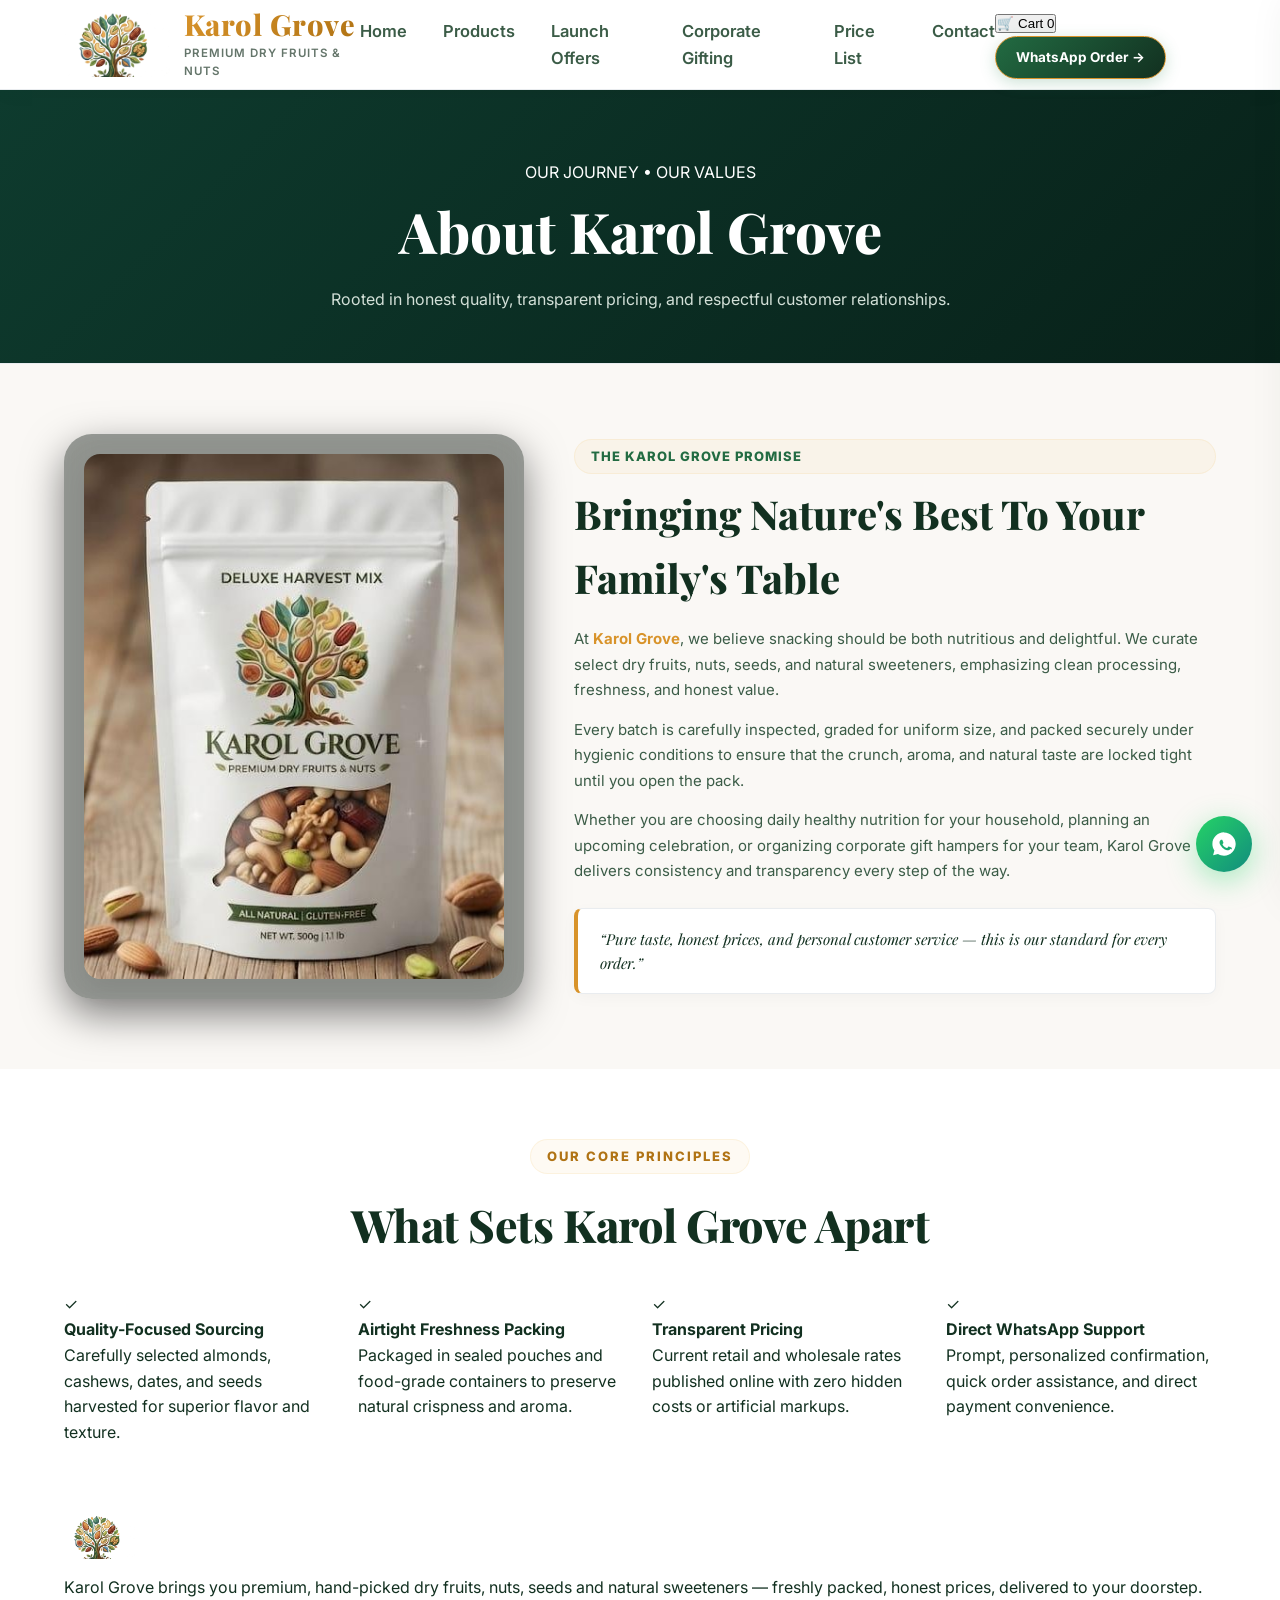
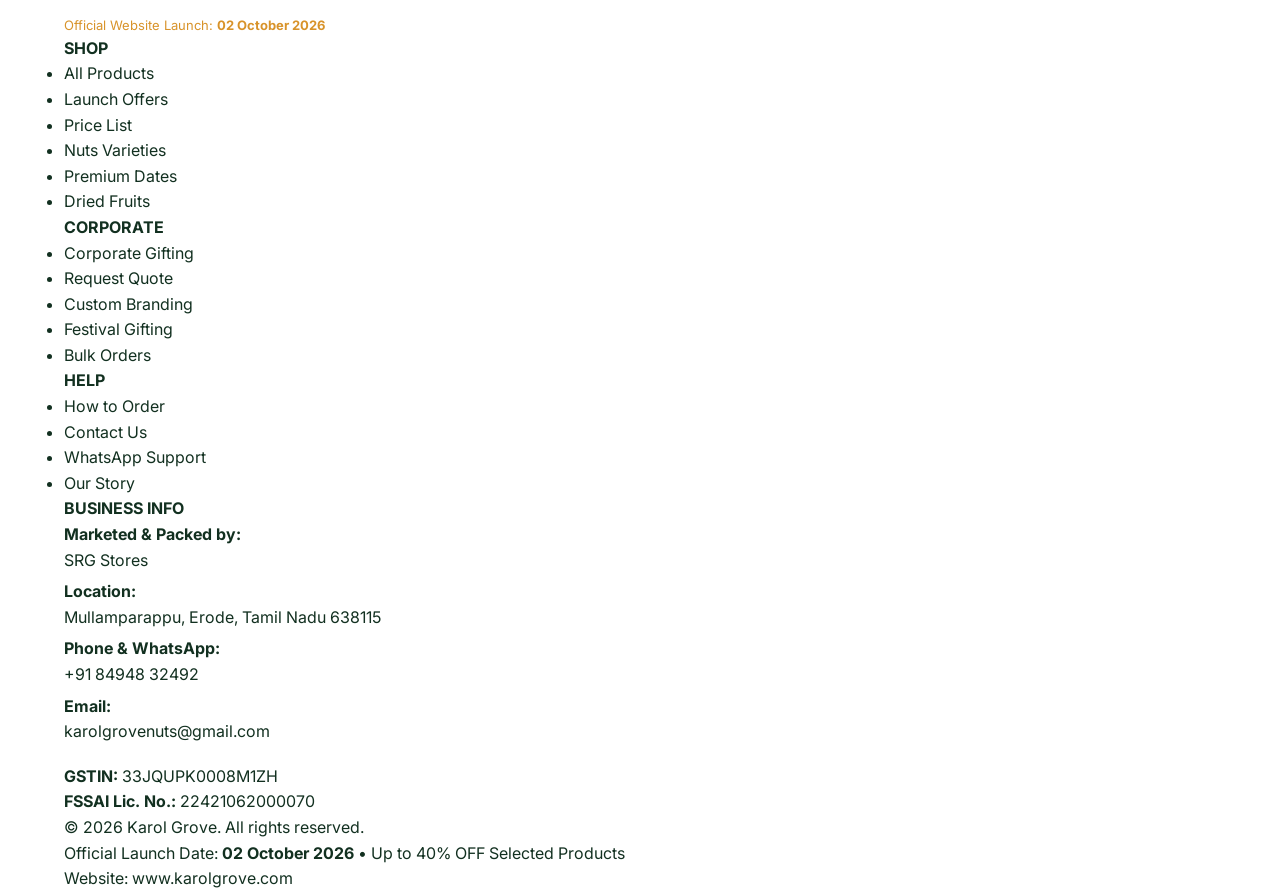
==== commit c0962202: "new changes from chatgpt" ====
--- a/about.html
+++ b/about.html
@@ -1,197 +1,225 @@
-<!DOCTYPE html>
-<html lang="en">
-
-<head>
-  <meta charset="UTF-8">
-  <meta name="viewport" content="width=device-width, initial-scale=1.0">
-  <title>About Us — Karol Grove</title>
-  <meta name="description"
-    content="Learn about Karol Grove's story, our promise of natural quality, and why families trust us for premium dry fruits and nuts.">
-  <link rel="icon" href="assets/karol-grove-icon.png">
-  <link rel="preconnect" href="https://fonts.googleapis.com">
-  <link rel="stylesheet" href="assets/style.css">
-  <script src="assets/translations.js" defer></script>
-</head>
-
-<body>
-
-  <canvas id="vfx-canvas"></canvas>
-
-  <header class="site-header">
-    <div class="header-inner">
-      <a href="index.html" class="brand">
-        <img src="assets/karol-grove-icon.png" alt="Karol Grove Premium Dry Fruits & Nuts" class="brand-logo-img">
-        <div class="brand-text">
-          <span class="brand-name">Karol Grove</span>
-          <span class="brand-tagline">Premium Dry Fruits &amp; Nuts</span>
-        </div>
-      </a>
-      <nav class="main-nav">
-        <a href="index.html" data-tr="nav_home">Home</a>
-        <a href="products.html" data-tr="nav_products">Products</a>
-        <a href="pricelist.html" data-tr="nav_pricelist">Price List</a>
-        <a href="contact.html" data-tr="nav_contact">Contact</a>
-        <a href="about.html" class="active" data-tr="nav_about">About</a>
-      </nav>
-      <a class="header-cta" href="https://wa.me/+918494832492" target="_blank" rel="noopener"><span data-tr="cta_whatsapp">Order on WhatsApp</span> &rarr;</a>
-      <button class="nav-toggle" aria-label="Toggle menu">
-        <span></span><span></span><span></span>
-      </button>
-    </div>
-    <div class="mobile-nav" id="mobileNav">
-      <a href="index.html" data-tr="nav_home">Home</a>
-      <a href="products.html" data-tr="nav_products">Products</a>
-      <a href="pricelist.html" data-tr="nav_pricelist">Price List</a>
-      <a href="contact.html" data-tr="nav_contact">Contact</a>
-      <a href="about.html" class="active" data-tr="nav_about">About</a>
-    </div>
-  </header>
-
-  <section class="page-header">
-    <div class="container reveal reveal-up">
-      <span class="eyebrow" data-tr="nav_about">About</span>
-      <h1 data-tr="about_header_title">Our Story</h1>
-      <p data-tr="about_header_desc">Rooted in trust, growing with honesty.</p>
-    </div>
-  </section>
-
-  <section class="section">
-    <div class="container about-flex">
-      <div class="tin-frame tilt-card reveal reveal-scale">
-        <img src="assets/karol-grove-pouch-hd.jpg" alt="Karol Grove premium dry fruits and nuts pouch">
-      </div>
-      <div class="about-copy reveal reveal-up">
-        <h2 data-tr="about_sec_title">Cultivating Trust &amp; Healthy Living Since Day One</h2>
-        <p data-tr="about_p1">At <strong>Karol Grove</strong>, our journey began with a simple observation: finding genuinely fresh, pure, and additive-free dry fruits and nuts had become unnecessarily complicated. Sourcing was hidden behind layers of distributors, and freshness was often sacrificed for longer shelf life.</p>
-        <p data-tr="about_p2">We wanted to change that. We set out to bridge the gap between organic growers and wellness-focused families. By building direct partnerships with farmers who share our values, we cut out the middlemen and deliver premium harvests directly to you.</p>
-        <p data-tr="about_p3">Every jar and pouch of Karol Grove products represents our commitment to absolute purity. No artificial coloring, no preservatives, no hidden sulfites — just honest nourishment from nature's heart, packed securely to maintain that satisfying crunch.</p>
-        <blockquote data-tr="about_quote">“We don't just sell dry fruits; we share nature's premium nutrition just as it was meant to be enjoyed — pure, raw, and full of life.”</blockquote>
-      </div>
-    </div>
-  </section>
-
-  <section class="section section-cream-deep">
-    <div class="container">
-      <div class="section-head reveal reveal-up">
-        <span class="eyebrow">What sets us apart</span>
-        <h2>What makes us special?</h2>
-      </div>
-      <div class="why-grid">
-        <div class="glass-card why-card tilt-card reveal reveal-up">
-          <div class="icon">&#11088;</div>
-          <h3>Premium Quality</h3>
-          <p>Only the finest graded dry fruits and nuts reach your table.</p>
-        </div>
-        <div class="glass-card why-card tilt-card reveal reveal-up">
-          <div class="icon">&#127807;</div>
-          <h3>100% Natural</h3>
-          <p>No chemical processing, preservatives, or artificial colors.</p>
-        </div>
-        <div class="glass-card why-card tilt-card reveal reveal-up">
-          <div class="icon">&#129372;</div>
-          <h3>Wide Variety</h3>
-          <p>Nuts, seeds, gourmet spices, natural sweeteners, and festive hampers.</p>
-        </div>
-        <div class="glass-card why-card tilt-card reveal reveal-up">
-          <div class="icon">&#129309;</div>
-          <h3>Customer Trust</h3>
-          <p>Guaranteed freshness, vacuum-sealed quality, and hygiene in every pack.</p>
-        </div>
-      </div>
-    </div>
-  </section>
-
-  <section class="section">
-    <div class="container">
-      <div class="section-head reveal reveal-up" style="margin-bottom: 32px;">
-        <span class="eyebrow" data-tr="promise_eyebrow">Our promise</span>
-        <h2 data-tr="promise_header">Nature's goodness, delivered.</h2>
-      </div>
-      <div class="promise-grid">
-        <div class="glass-card promise-card reveal reveal-up">
-          <div class="icon">&#128106;</div>
-          <div>
-            <h3 data-tr="promise_card_1_title">100% Pure Sourcing</h3>
-            <p data-tr="promise_card_1_desc">We strictly select raw ingredients directly from natural orchards and certified growers.</p>
-          </div>
-        </div>
-        <div class="glass-card promise-card reveal reveal-up">
-          <div class="icon">&#128170;</div>
-          <div>
-            <h3 data-tr="promise_card_2_title">No Additives</h3>
-            <p data-tr="promise_card_2_desc">Our products contain zero preservatives, colors, artificial sugars or oil treatments.</p>
-          </div>
-        </div>
-        <div class="glass-card promise-card reveal reveal-up">
-          <div class="icon">&#127873;</div>
-          <div>
-            <h3 data-tr="promise_card_3_title">Honest Pricing</h3>
-            <p data-tr="promise_card_3_desc">By removing intermediate distributors, we guarantee premium grade products at fair rates.</p>
-          </div>
-        </div>
-        <div class="glass-card promise-card reveal reveal-up">
-          <div class="icon">&#127807;</div>
-          <div>
-            <h3 data-tr="promise_card_4_title">For Everyone</h3>
-            <p data-tr="promise_card_4_desc">A simple commitment to make eating unprocessed, fresh whole foods accessible and delicious for all.</p>
-          </div>
-        </div>
-      </div>
-    </div>
-  </section>
-
-  <footer class="site-footer">
-    <div class="container">
-      <div class="footer-grid">
-        <div>
-          <div class="footer-brand">
-            <img src="assets/karol-grove-logo-full.png" alt="Karol Grove Premium Dry Fruits & Nuts"
-              class="footer-logo-img">
-            <div class="footer-brand-text">
-              <span class="footer-brand-name">Karol Grove</span>
-              <span class="footer-brand-tagline">Premium Dry Fruits &amp; Nuts</span>
-            </div>
-          </div>
-          <p data-tr="footer_desc">Premium dry fruits, nuts, seeds and natural sweeteners — handpicked, honest, and delivered fresh to your door.</p>
-        </div>
-        <div class="footer-col">
-          <h4 data-tr="footer_links_title">Quick Links</h4>
-          <a href="index.html" data-tr="nav_home">Home</a>
-          <a href="products.html" data-tr="nav_products">Products</a>
-          <a href="pricelist.html" data-tr="nav_pricelist">Price List</a>
-          <a href="contact.html" data-tr="nav_contact">Contact</a>
-          <a href="about.html" data-tr="nav_about">About</a>
-        </div>
-        <div class="footer-col">
-          <h4 data-tr="footer_contact_title">Contact Us</h4>
-          <a href="mailto:karolgrovenuts@gmail.com">karolgrovenuts@gmail.com</a>
-          <a href="tel:8494832492">8494832492</a>
-          <a href="https://wa.me/+918494832492" target="_blank" rel="noopener" data-tr="cta_whatsapp">WhatsApp Order</a>
-        </div>
-      </div>
-      <div class="footer-bottom">
-        <div class="container footer-bottom-inner">
-          <span>&copy; 2026 Karol Grove. All rights reserved.</span>
-          <div class="legal-ids">
-            <span><strong data-tr="legal_packed_by">Marketed &amp; Packed by:</strong> SRG Stores</span>
-            <span><strong data-tr="legal_gstin">GSTIN:</strong> 33JQUPK0008M1ZH</span>
-            <span><strong data-tr="legal_fssai">FSSAI Lic. No.:</strong> 22421062000070</span>
-          </div>
-        </div>
-      </div>
-  </footer>
-
-  <!-- Floating WhatsApp Contact Button -->
-  <a href="https://wa.me/918494832492?text=Hi%20Karol%20Grove%2C%20I%20would%20like%20to%20place%20an%20order."
-    class="floating-whatsapp" target="_blank" rel="noopener" aria-label="Order on WhatsApp">
-    <div class="whatsapp-badge">Order on WhatsApp</div>
-    <svg class="whatsapp-icon-svg" viewBox="0 0 24 24" width="24" height="24">
-      <path fill="currentColor"
-        d="M12.031 2c-5.514 0-9.99 4.477-9.99 9.99 0 2.08.636 4.01 1.728 5.614l-1.127 4.12 4.22-1.107c1.514.938 3.284 1.48 5.17 1.48 5.515 0 9.99-4.477 9.99-9.99 0-5.514-4.475-9.99-9.99-9.99zm5.556 14.13c-.224.634-1.22 1.157-1.68 1.206-.432.046-.86.23-2.738-.508-2.398-.942-3.896-3.376-4.016-3.536-.12-.16-1.002-1.332-1.002-2.54 0-1.21.632-1.804.856-2.048.225-.244.49-.305.653-.305.163 0 .326.002.47.01.15.008.347-.057.545.422.203.49.693 1.693.754 1.815.06.123.1.265.018.428-.08.163-.122.265-.244.407-.122.143-.257.32-.367.43-.122.12-.25.253-.108.497.143.244.636 1.05 1.362 1.7 1 .894 1.85 1.173 2.116 1.306.265.132.418.11.57-.06.153-.173.663-.774.846-1.037.183-.265.367-.224.622-.132.255.09 1.62.764 1.9.905.28.14.47.21.536.326.067.116.067.67-.156 1.306z" />
-    </svg>
-  </a>
-
-  <script src="assets/main.js" defer></script>
-</body>
-
+<!DOCTYPE html>
+<html lang="en">
+<head>
+<meta charset="UTF-8">
+<meta name="viewport" content="width=device-width, initial-scale=1.0">
+<title>About Us — Karol Grove | Premium Dry Fruits &amp; Nuts</title>
+<meta name="description" content="Learn about Karol Grove's story, our commitment to natural freshness, honest prices, and why families trust us for premium dry fruits and nuts.">
+<link rel="icon" href="assets/karol-grove-icon.png">
+<link rel="preconnect" href="https://fonts.googleapis.com">
+<link rel="preconnect" href="https://fonts.gstatic.com" crossorigin>
+<link href="https://fonts.googleapis.com/css2?family=Outfit:wght@300;400;500;600;700;800;900&family=Playfair+Display:ital,wght@0,400;0,500;0,600;0,700;0,800;0,900;1,400;1,500;1,600&family=Inter:wght@300;400;500;600;700;800&display=swap" rel="stylesheet">
+<link rel="stylesheet" href="assets/style.css?v=20261002-v3">
+<script src="assets/prices.js" defer></script>
+<script src="assets/main.js?v=20261002-v3" defer></script>
+</head>
+<body>
+
+<header class="site-header">
+  <div class="header-inner">
+    <a href="index.html" class="brand">
+      <img src="assets/karol-grove-icon.png" alt="Karol Grove Premium Dry Fruits & Nuts" class="brand-logo-img">
+      <div class="brand-text">
+        <span class="brand-name">Karol Grove</span>
+        <span class="brand-tagline">Premium Dry Fruits &amp; Nuts</span>
+      </div>
+    </a>
+    <nav class="main-nav">
+      <a href="index.html">Home</a>
+      <a href="products.html">Products</a>
+      <a href="index.html#launch-offers">Launch Offers</a>
+      <a href="corporate-gifts.html">Corporate Gifting</a>
+      <a href="pricelist.html">Price List</a>
+      <a href="contact.html">Contact</a>
+    </nav>
+    <div class="header-actions-group">
+      <button class="header-cart-btn" onclick="toggleCartDrawer(true)" aria-label="Shopping Cart">
+        <span class="cart-icon-symbol">🛒</span>
+        <span class="cart-text">Cart</span>
+        <span class="badge cart-badge">0</span>
+      </button>
+      <a class="header-cta" href="https://wa.me/+918494832492" target="_blank" rel="noopener">WhatsApp Order &rarr;</a>
+      <button class="nav-toggle" aria-label="Toggle menu">
+        <span></span><span></span><span></span>
+      </button>
+    </div>
+  </div>
+  <div class="mobile-nav" id="mobileNav">
+    <a href="index.html">Home</a>
+    <a href="products.html">Products</a>
+    <a href="index.html#launch-offers">Launch Offers</a>
+    <a href="corporate-gifts.html">Corporate Gifting</a>
+    <a href="pricelist.html">Price List</a>
+    <a href="contact.html">Contact</a>
+    <a href="https://wa.me/+918494832492" target="_blank" rel="noopener" style="color:var(--forest); font-weight:700;">💬 Order on WhatsApp</a>
+  </div>
+</header>
+
+<section class="page-header" style="background: linear-gradient(135deg, #0E3B2E 0%, #082119 100%); color: #fff; padding: 70px 20px 50px; text-align: center;">
+  <div class="container reveal">
+    <span class="launch-badge-pill">OUR JOURNEY &bull; OUR VALUES</span>
+    <h1 style="font-family: var(--font-display); font-size: clamp(2.2rem, 5vw, 3.5rem); color: #fff; margin-bottom: 12px;">About Karol Grove</h1>
+    <p style="font-size: 16px; color: #D3E0D8; max-width: 650px; margin: 0 auto;">Rooted in honest quality, transparent pricing, and respectful customer relationships.</p>
+  </div>
+</section>
+
+<section class="section" style="background: #FAF8F5; padding: 70px 0;">
+  <div class="container about-flex" style="display: flex; gap: 50px; align-items: center; flex-wrap: wrap;">
+    <div class="tin-frame tilt-card reveal" style="flex: 1; min-width: 300px; text-align: center;">
+      <img src="assets/karol-grove-pouch-hd.jpg" alt="Karol Grove premium pouch" style="max-width: 420px; width: 100%; border-radius: 16px; box-shadow: 0 10px 30px rgba(0,0,0,0.1); margin: 0 auto;">
+    </div>
+    <div class="about-copy reveal" style="flex: 1.2; min-width: 300px;">
+      <span class="eyebrow" style="color: var(--forest); font-weight: 800; text-transform: uppercase; font-size: 13px; letter-spacing: 1px; display: block; margin-bottom: 8px;">The Karol Grove Promise</span>
+      <h2 style="font-family: var(--font-display); font-size: clamp(1.8rem, 3.5vw, 2.5rem); font-weight: 800; color: var(--forest-deep); margin-bottom: 16px;">
+        Bringing Nature's Best To Your Family's Table
+      </h2>
+      <p style="font-size: 15px; line-height: 1.7; color: var(--text-secondary); margin-bottom: 14px;">
+        At <strong>Karol Grove</strong>, we believe snacking should be both nutritious and delightful. We curate select dry fruits, nuts, seeds, and natural sweeteners, emphasizing clean processing, freshness, and honest value.
+      </p>
+      <p style="font-size: 15px; line-height: 1.7; color: var(--text-secondary); margin-bottom: 14px;">
+        Every batch is carefully inspected, graded for uniform size, and packed securely under hygienic conditions to ensure that the crunch, aroma, and natural taste are locked tight until you open the pack.
+      </p>
+      <p style="font-size: 15px; line-height: 1.7; color: var(--text-secondary); margin-bottom: 20px;">
+        Whether you are choosing daily healthy nutrition for your household, planning an upcoming celebration, or organizing corporate gift hampers for your team, Karol Grove delivers consistency and transparency every step of the way.
+      </p>
+      <blockquote style="background: #fff; border-left: 4px solid var(--gold); padding: 18px 22px; border-radius: 8px; font-style: italic; color: var(--forest-deep); font-size: 15px; box-shadow: 0 4px 15px rgba(0,0,0,0.03);">
+        “Pure taste, honest prices, and personal customer service — this is our standard for every order.”
+      </blockquote>
+    </div>
+  </div>
+</section>
+
+<!-- Values Pillars -->
+<section class="section" style="background: #FFFFFF; padding: 70px 0;">
+  <div class="container">
+    <div class="section-head reveal" style="text-align: center; max-width: 700px; margin: 0 auto 40px;">
+      <span class="eyebrow" style="color: var(--gold-deep); font-weight: 800; text-transform: uppercase; font-size: 13px;">Our Core Principles</span>
+      <h2 style="font-size: clamp(2rem, 3.5vw, 2.8rem); font-weight: 800;">What Sets Karol Grove Apart</h2>
+    </div>
+    
+    <div style="display: grid; grid-template-columns: repeat(auto-fit, minmax(250px, 1fr)); gap: 24px;">
+      
+      <div class="trust-feature-card reveal">
+        <div class="trust-check-badge">✓</div>
+        <div>
+          <h4>Quality-Focused Sourcing</h4>
+          <p>Carefully selected almonds, cashews, dates, and seeds harvested for superior flavor and texture.</p>
+        </div>
+      </div>
+
+      <div class="trust-feature-card reveal" style="transition-delay: 0.1s;">
+        <div class="trust-check-badge">✓</div>
+        <div>
+          <h4>Airtight Freshness Packing</h4>
+          <p>Packaged in sealed pouches and food-grade containers to preserve natural crispness and aroma.</p>
+        </div>
+      </div>
+
+      <div class="trust-feature-card reveal" style="transition-delay: 0.2s;">
+        <div class="trust-check-badge">✓</div>
+        <div>
+          <h4>Transparent Pricing</h4>
+          <p>Current retail and wholesale rates published online with zero hidden costs or artificial markups.</p>
+        </div>
+      </div>
+
+      <div class="trust-feature-card reveal" style="transition-delay: 0.3s;">
+        <div class="trust-check-badge">✓</div>
+        <div>
+          <h4>Direct WhatsApp Support</h4>
+          <p>Prompt, personalized confirmation, quick order assistance, and direct payment convenience.</p>
+        </div>
+      </div>
+
+    </div>
+  </div>
+</section>
+
+<!-- Footer -->
+<footer class="site-footer-v2">
+  <div class="container">
+    <div class="footer-v2-grid">
+      <!-- 1. Brand Info -->
+      <div class="footer-v2-col">
+        <div style="display: flex; align-items: center; gap: 12px; margin-bottom: 16px;">
+          <img src="assets/karol-grove-icon.png" alt="Karol Grove" style="height: 44px; width: auto;">
+          <span style="font-family: var(--font-display); font-size: 24px; font-weight: 800; color: #FFFFFF;">Karol Grove</span>
+        </div>
+        <p>Karol Grove brings you premium, hand-picked dry fruits, nuts, seeds and natural sweeteners — freshly packed, honest prices, delivered to your doorstep.</p>
+        <p style="margin-top: 14px; font-size: 13px; color: var(--gold);">Official Website Launch: <strong>02 October 2026</strong></p>
+      </div>
+
+      <!-- 2. Shop -->
+      <div class="footer-v2-col">
+        <h4>SHOP</h4>
+        <ul>
+          <li><a href="products.html">All Products</a></li>
+          <li><a href="index.html#launch-offers">Launch Offers</a></li>
+          <li><a href="pricelist.html">Price List</a></li>
+          <li><a href="products.html#nuts">Nuts Varieties</a></li>
+          <li><a href="products.html#dates">Premium Dates</a></li>
+          <li><a href="products.html#dried-fruits">Dried Fruits</a></li>
+        </ul>
+      </div>
+
+      <!-- 3. Corporate -->
+      <div class="footer-v2-col">
+        <h4>CORPORATE</h4>
+        <ul>
+          <li><a href="corporate-gifts.html">Corporate Gifting</a></li>
+          <li><a href="corporate-gifts.html#quote">Request Quote</a></li>
+          <li><a href="corporate-gifts.html#branding">Custom Branding</a></li>
+          <li><a href="corporate-gifts.html#festival">Festival Gifting</a></li>
+          <li><a href="corporate-gifts.html#bulk">Bulk Orders</a></li>
+        </ul>
+      </div>
+
+      <!-- 4. Help -->
+      <div class="footer-v2-col">
+        <h4>HELP</h4>
+        <ul>
+          <li><a href="index.html#how-to-order">How to Order</a></li>
+          <li><a href="contact.html">Contact Us</a></li>
+          <li><a href="https://wa.me/+918494832492" target="_blank" rel="noopener">WhatsApp Support</a></li>
+          <li><a href="about.html">Our Story</a></li>
+        </ul>
+      </div>
+
+      <!-- 5. Business Information -->
+      <div class="footer-v2-col">
+        <h4>BUSINESS INFO</h4>
+        <div class="footer-legal-badge">
+          <p><strong>Marketed &amp; Packed by:</strong><br>SRG Stores</p>
+          <p style="margin-top: 6px;"><strong>Location:</strong><br>Mullamparappu, Erode, Tamil Nadu 638115</p>
+          <p style="margin-top: 6px;"><strong>Phone &amp; WhatsApp:</strong><br>+91 84948 32492</p>
+          <p style="margin-top: 6px;"><strong>Email:</strong><br>karolgrovenuts@gmail.com</p>
+          <div style="margin-top: 10px; padding-top: 8px; border-top: 1px dashed rgba(255,255,255,0.15);">
+            <p><strong>GSTIN:</strong> 33JQUPK0008M1ZH</p>
+            <p><strong>FSSAI Lic. No.:</strong> 22421062000070</p>
+          </div>
+        </div>
+      </div>
+    </div>
+
+    <!-- Bottom Bar -->
+    <div class="footer-v2-bottom">
+      <div>&copy; 2026 Karol Grove. All rights reserved.</div>
+      <div>Official Launch Date: <strong>02 October 2026</strong> &bull; Up to 40% OFF Selected Products</div>
+      <div>Website: <a href="https://www.karolgrove.com">www.karolgrove.com</a></div>
+    </div>
+  </div>
+</footer>
+
+<a href="https://wa.me/918494832492?text=Hi%20Karol%20Grove%2C%20I%20would%20like%20to%20place%20an%20order." 
+   class="floating-whatsapp" 
+   target="_blank" 
+   rel="noopener" 
+   aria-label="Order on WhatsApp">
+  <div class="whatsapp-badge">Order on WhatsApp</div>
+  <svg class="whatsapp-icon-svg" viewBox="0 0 24 24" width="24" height="24">
+    <path fill="currentColor" d="M12.031 2c-5.514 0-9.99 4.477-9.99 9.99 0 2.08.636 4.01 1.728 5.614l-1.127 4.12 4.22-1.107c1.514.938 3.284 1.48 5.17 1.48 5.515 0 9.99-4.477 9.99-9.99 0-5.514-4.475-9.99-9.99-9.99zm5.556 14.13c-.224.634-1.22 1.157-1.68 1.206-.432.046-.86.23-2.738-.508-2.398-.942-3.896-3.376-4.016-3.536-.12-.16-1.002-1.332-1.002-2.54 0-1.21.632-1.804.856-2.048.225-.244.49-.305.653-.305.163 0 .326.002.47.01.15.008.347-.057.545.422.203.49.693 1.693.754 1.815.06.123.1.265.018.428-.08.163-.122.265-.244.407-.122.143-.257.32-.367.43-.122.12-.25.253-.108.497.143.244.636 1.05 1.362 1.7 1 .894 1.85 1.173 2.116 1.306.265.132.418.11.57-.06.153-.173.663-.774.846-1.037.183-.265.367-.224.622-.132.255.09 1.62.764 1.9.905.28.14.47.21.536.326.067.116.067.67-.156 1.306z"/>
+  </svg>
+</a>
+
+</body>
 </html>
--- a/assets/style.css
+++ b/assets/style.css
@@ -6,50 +6,49 @@
 @import url('https://fonts.googleapis.com/css2?family=Outfit:wght@300;400;500;600;700;800;900&family=Playfair+Display:ital,wght@0,400;0,500;0,600;0,700;0,800;0,900;1,400;1,500;1,600&family=Inter:wght@300;400;500;600;700;800&display=swap');
 
 :root {
-  /* Theme Palette: Luxury Warm Cream & Deep Organic Forest */
-  --bg-dark: #fbf9f4; /* Warm Cream Alabaster background */
-  --bg-card: rgba(255, 255, 255, 0.72); /* Translucent soft white glass cards */
-  --bg-card-hover: rgba(255, 255, 255, 0.96); /* High-contrast focus state */
-  --border-glow: rgba(18, 48, 32, 0.08); /* Soft dark-forest borders instead of bright glows */
-  --border-light: rgba(18, 48, 32, 0.05);
+  /* Theme Palette: Top MNC Corporate */
+  --bg-dark: #FFFFFF; /* Stark white background for ultimate cleanliness */
+  --bg-card: #FFFFFF; /* Solid white cards */
+  --bg-card-hover: #F8F9FA; /* Very light grey on hover */
+  --border-light: #E9ECEF; /* Standard crisp grey border */
 
   /* Colors */
-  --gold: #d8932a; /* Dark sienna gold (legible on light backgrounds) */
+  --gold: #d8932a; 
   --gold-deep: #b07314;
-  --gold-glow: rgba(216, 147, 42, 0.15);
-
-  --forest: #226b42; /* Slightly darker forest green */
+  --gold-glow: rgba(216, 147, 42, 0.3);
+
+  --forest: #226b42; 
   --forest-deep: #123020;
-  --forest-glow: rgba(34, 107, 66, 0.15);
-
-  --terracotta: #de5a2e; /* Darkened terracotta */
+  --forest-glow: rgba(34, 107, 66, 0.2);
+
+  --terracotta: #de5a2e;
   --terracotta-deep: #b33e17;
-  --terracotta-glow: rgba(222, 90, 46, 0.15);
+  --terracotta-glow: rgba(222, 90, 46, 0.2);
 
   --berry: #a84250;
   --berry-deep: #782631;
-  --berry-glow: rgba(168, 66, 80, 0.15);
+  --berry-glow: rgba(168, 66, 80, 0.2);
 
   --teal: #4b9491;
   --teal-deep: #225e5c;
-  --teal-glow: rgba(75, 148, 145, 0.15);
+  --teal-glow: rgba(75, 148, 145, 0.2);
 
   --cream: #faf6eb;
-  --text-primary: #123020; /* Deep Forest Green for primary text */
-  --text-secondary: #42554a; /* Muted warm grey-green for descriptions */
-  --text-muted: #748a7d;
+  --text-primary: #123020; /* Deep forest green for main text */
+  --text-secondary: #3b5c47; /* Lighter forest green for secondary text */
+  --text-muted: #64756a;
 
   /* Shadows & Gradients */
-  --shadow-glow-gold: 0 10px 30px rgba(216, 147, 42, 0.06);
-  --shadow-glow-forest: 0 10px 30px rgba(34, 107, 66, 0.06);
-  --shadow-glow-terracotta: 0 10px 30px rgba(222, 90, 46, 0.06);
+  --shadow-glow-gold: 0 10px 30px rgba(216, 147, 42, 0.1);
+  --shadow-glow-forest: 0 10px 30px rgba(34, 107, 66, 0.1);
+  --shadow-glow-terracotta: 0 10px 30px rgba(222, 90, 46, 0.1);
   
   --gradient-gold: linear-gradient(135deg, var(--gold) 0%, var(--gold-deep) 100%);
   --gradient-forest: linear-gradient(135deg, var(--forest) 0%, var(--forest-deep) 100%);
   --gradient-terracotta: linear-gradient(135deg, var(--terracotta) 0%, var(--terracotta-deep) 100%);
-  --gradient-radial-glow: radial-gradient(circle, rgba(34, 107, 66, 0.03) 0%, rgba(251, 249, 244, 0) 70%);
-
-  --font-display: 'Outfit', 'Playfair Display', Georgia, serif;
+  --gradient-radial-glow: radial-gradient(circle, rgba(216, 147, 42, 0.05) 0%, rgba(250, 247, 242, 0) 70%);
+
+  --font-display: 'Playfair Display', 'Outfit', Georgia, serif;
   --font-body: 'Inter', -apple-system, BlinkMacSystemFont, sans-serif;
   
   --transition-smooth: all 0.4s cubic-bezier(0.165, 0.84, 0.44, 1);
@@ -79,42 +78,7 @@
   position: relative;
 }
 
-/* Background Ambient Glows */
-body::before {
-  content: '';
-  position: fixed;
-  top: -10%;
-  left: -10%;
-  width: 50%;
-  height: 50%;
-  background: radial-gradient(circle, rgba(216, 147, 42, 0.03) 0%, transparent 70%);
-  z-index: -2;
-  pointer-events: none;
-  animation: pulseGlow 12s infinite alternate ease-in-out;
-}
-
-body::after {
-  content: '';
-  position: fixed;
-  bottom: -10%;
-  right: -10%;
-  width: 60%;
-  height: 60%;
-  background: radial-gradient(circle, rgba(34, 107, 66, 0.03) 0%, transparent 70%);
-  z-index: -2;
-  pointer-events: none;
-  animation: pulseGlow 16s infinite alternate-reverse ease-in-out;
-}
-
-.ambient-light-spot {
-  position: absolute;
-  width: 300px;
-  height: 300px;
-  background: radial-gradient(circle, rgba(240, 145, 106, 0.05) 0%, transparent 70%);
-  border-radius: 50%;
-  z-index: -1;
-  pointer-events: none;
-}
+/* Background Ambient Glows REMOVED for clean corporate look */
 
 #vfx-canvas {
   position: fixed;
@@ -122,9 +86,8 @@
   left: 0;
   width: 100vw;
   height: 100vh;
+  pointer-events: none;
   z-index: -1;
-  pointer-events: none;
-  opacity: 0.75;
 }
 
 img {
@@ -212,14 +175,13 @@
 
 .site-header {
   position: sticky;
-  top: 0; /* Changed from 4px to 0 to align with relative brand strip */
+  top: 0;
   z-index: 100;
-  background: rgba(251, 249, 244, 0.85); /* Translucent warm cream */
-  backdrop-filter: blur(20px);
-  -webkit-backdrop-filter: blur(20px);
+  background: #FFFFFF;
   border-bottom: 1px solid var(--border-light);
-  box-shadow: 0 4px 30px rgba(18, 48, 32, 0.05); /* Soft natural shadow */
-  height: 110px; /* Fixed height to guarantee brand logo is fully enclosed */
+  box-shadow: 0 4px 20px rgba(0, 0, 0, 0.03); /* Extremely subtle shadow for depth */
+  height: 90px;
+  transition: height 0.3s ease;
 }
 
 .header-inner {
@@ -238,22 +200,21 @@
 }
 
 .brand-logo-img {
-  height: 80px; /* Adjusted slightly to fit container height perfectly */
+  height: 65px;
   width: auto;
   object-fit: contain;
   display: block;
-  border-radius: 8px;
-  background: #ffffff; /* clear white background for light logo paper texture compatibility */
-  padding: 4px 12px;
-  border: 1px solid rgba(242, 194, 101, 0.25);
-  box-shadow: 0 0 15px rgba(242, 194, 101, 0.1);
+  border-radius: 4px;
+  background: transparent;
+  padding: 0;
+  border: none;
+  box-shadow: none;
   transition: var(--transition-smooth);
 }
 
 .brand:hover .brand-logo-img {
-  transform: translateY(-2px) scale(1.03);
-  box-shadow: 0 6px 20px rgba(242, 194, 101, 0.25);
-  border-color: var(--gold);
+  transform: translateY(-2px);
+  opacity: 0.9;
 }
 
 .brand-text {
@@ -407,7 +368,7 @@
   justify-content: center;
   gap: 8px;
   padding: 14px 28px;
-  border-radius: 30px;
+  border-radius: 4px; /* Professional slightly rounded shape */
   font-weight: 700;
   font-size: 14.5px;
   cursor: pointer;
@@ -416,31 +377,56 @@
 }
 
 .btn-primary {
-  background: linear-gradient(135deg, var(--gold-deep) 0%, var(--gold) 100%);
-  color: var(--forest-deep) !important; /* Deep forest green for high contrast on gold button */
-  box-shadow: var(--shadow-glow-gold);
+  background: var(--forest-deep);
+  color: #ffffff !important;
+  box-shadow: none;
 }
 
 .btn-primary:hover {
-  background: linear-gradient(135deg, var(--forest) 0%, var(--forest-deep) 100%);
-  color: #ffffff !important; /* White text on dark green hover state */
-  border-color: var(--gold);
-  box-shadow: var(--shadow-glow-forest);
-  transform: translateY(-3px) scale(1.02);
+  background: #0d2216; /* Darker green on hover */
+  border-color: #0d2216;
+  box-shadow: 0 4px 12px rgba(0,0,0,0.1);
+  transform: translateY(-2px);
 }
 
 .btn-secondary {
   background: transparent;
   color: var(--text-primary);
-  border-color: var(--gold) !important; /* Golden border for visibility on cream background */
-  backdrop-filter: blur(10px);
+  border-color: var(--text-primary) !important;
 }
 
 .btn-secondary:hover {
+  background: var(--text-primary);
+  color: #ffffff !important; 
+  border-color: var(--text-primary);
+  transform: translateY(-2px);
+}
+
+.btn-hero-primary {
   background: var(--gold);
-  color: var(--forest-deep) !important; /* Match text color on hover state */
-  border-color: var(--gold);
-  transform: translateY(-3px);
+  color: #123020 !important;
+  border-color: var(--gold) !important;
+}
+
+.btn-hero-primary:hover {
+  background: #ffffff;
+  color: #123020 !important;
+  border-color: #ffffff !important;
+  box-shadow: 0 4px 12px rgba(255,255,255,0.2);
+  transform: translateY(-2px);
+}
+
+.btn-hero-secondary {
+  background: rgba(255, 255, 255, 0.1);
+  color: #ffffff !important;
+  border-color: rgba(255, 255, 255, 0.5) !important;
+  backdrop-filter: blur(5px);
+}
+
+.btn-hero-secondary:hover {
+  background: rgba(255, 255, 255, 0.2);
+  border-color: #ffffff !important;
+  transform: translateY(-2px);
 }
 
 .btn-block {
@@ -464,15 +450,72 @@
 /* ==========================================================================
    Hero Section
    ========================================================================== */
+.hero-cinematic {
+  position: relative;
+  min-height: 90vh;
+  display: flex;
+  align-items: center;
+  justify-content: center;
+  text-align: center;
+  overflow: hidden;
+  padding: 100px 0;
+}
+
+.hero-bg-video {
+  position: absolute;
+  top: 0;
+  left: 0;
+  width: 100%;
+  height: 100%;
+  object-fit: cover;
+  z-index: 1;
+  opacity: 1.0; /* Full clarity */
+}
+
+.hero-overlay {
+  position: absolute;
+  top: 0;
+  left: 0;
+  width: 100%;
+  height: 100%;
+  background: linear-gradient(180deg, rgba(250,247,242,0.1) 0%, rgba(250,247,242,0.95) 100%);
+  z-index: 2;
+}
+
+.hero-content-center {
+  position: relative;
+  z-index: 3;
+  max-width: 800px;
+}
+
+.hero-title {
+  font-family: var(--font-display);
+  font-size: 5rem;
+  line-height: 1.1;
+  color: #ffffff;
+  margin-bottom: 24px;
+}
+
+.hero-content-center .lede {
+  font-size: 1.25rem;
+  color: var(--cream);
+  opacity: 0.9;
+  margin-bottom: 40px;
+}
+
+.hero-actions.justify-center {
+  justify-content: center;
+}
+
 .hero {
   position: relative;
-  padding: 50px 0 80px; /* Reduced top/bottom padding to remove visual gap */
+  padding: 100px 0;
   overflow: hidden;
 }
 
 .hero-grid {
   display: grid;
-  grid-template-columns: 1.05fr 0.95fr;
+  grid-template-columns: 1fr;
   gap: 48px;
   align-items: center;
 }
@@ -645,7 +688,7 @@
 .feature-strip {
   border-top: 1px solid var(--border-light);
   border-bottom: 1px solid var(--border-light);
-  background: rgba(18, 28, 22, 0.35);
+  background: rgba(255, 255, 255, 0.55);
   backdrop-filter: blur(10px);
   -webkit-backdrop-filter: blur(10px);
   padding: 36px 0;
@@ -691,7 +734,7 @@
 }
 
 .section {
-  padding: 100px 0;
+  padding: 160px 0;
   position: relative;
 }
 
@@ -735,18 +778,16 @@
 .glass-card {
   background: var(--bg-card);
   border: 1px solid var(--border-light);
-  border-radius: 20px;
+  border-radius: 8px; /* Sharper corners for corporate feel */
   padding: 32px;
-  backdrop-filter: blur(12px);
-  -webkit-backdrop-filter: blur(12px);
-  box-shadow: 0 10px 30px rgba(0,0,0,0.3);
+  box-shadow: 0 4px 12px rgba(0, 0, 0, 0.02); /* Extremely faint shadow */
   transition: var(--transition-smooth);
 }
 
 .glass-card:hover {
   background: var(--bg-card-hover);
-  border-color: var(--border-glow);
-  box-shadow: 0 15px 40px rgba(0,0,0,0.5), 0 0 20px rgba(242, 194, 101, 0.05);
+  border-color: #DDE2E5; /* Slightly darker grey border on hover */
+  box-shadow: 0 8px 24px rgba(0, 0, 0, 0.04);
 }
 
 /* Why choose us Grid */
@@ -804,66 +845,252 @@
   color: var(--text-secondary);
 }
 
-/* Offer / Categories Grid */
-.offer-grid {
+/* ==========================================================================
+   Luxury Bento Showcase Grid (What we offer)
+   ========================================================================== */
+.bento-grid {
   display: grid;
   grid-template-columns: repeat(3, 1fr);
   gap: 24px;
-}
-
-.offer-card {
-  position: relative;
+  margin-top: 30px;
+}
+
+.bento-card {
+  position: relative;
+  background: linear-gradient(135deg, rgba(255, 255, 255, 0.07) 0%, rgba(255, 255, 255, 0.02) 100%);
+  border: 1px solid rgba(255, 255, 255, 0.08);
+  border-radius: 28px;
+  padding: 32px;
   overflow: hidden;
-  border-bottom: 3px solid transparent;
-}
-
-.offer-grid .offer-card:nth-child(1) { border-bottom-color: var(--gold); }
-.offer-grid .offer-card:nth-child(2) { border-bottom-color: var(--terracotta); }
-.offer-grid .offer-card:nth-child(3) { border-bottom-color: var(--forest); }
-.offer-grid .offer-card:nth-child(4) { border-bottom-color: var(--berry); }
-.offer-grid .offer-card:nth-child(5) { border-bottom-color: var(--teal); }
-.offer-grid .offer-card:nth-child(6) { border-bottom-color: var(--gold); }
-
-.offer-card .icon {
-  font-size: 28px;
-  margin-bottom: 16px;
-  display: inline-block;
+  cursor: pointer;
+  display: flex;
+  flex-direction: column;
+  justify-content: space-between;
+  backdrop-filter: blur(20px);
+  -webkit-backdrop-filter: blur(20px);
+  box-shadow: 0 15px 35px rgba(0,0,0,0.4);
+  transition: all 0.5s cubic-bezier(0.16, 1, 0.3, 1);
+}
+
+.bento-span-2 {
+  grid-column: span 2;
+}
+
+.bento-span-3 {
+  grid-column: span 3;
+}
+
+.bento-bg-glow {
+  position: absolute;
+  width: 250px;
+  height: 250px;
+  border-radius: 50%;
+  filter: blur(80px);
+  opacity: 0.25;
+  transition: opacity 0.5s ease, transform 0.5s ease;
+  pointer-events: none;
+  z-index: 0;
+  top: -50px;
+  right: -50px;
+}
+
+.bento-card:hover .bento-bg-glow {
+  opacity: 0.5;
+  transform: scale(1.3);
+}
+
+.bento-glow-gold { background: var(--gold); }
+.bento-glow-terracotta { background: var(--terracotta); }
+.bento-glow-forest { background: #52c286; }
+.bento-glow-berry { background: var(--berry); }
+.bento-glow-teal { background: var(--teal); }
+.bento-glow-gold-wide { background: linear-gradient(90deg, var(--gold), var(--terracotta)); width: 400px; height: 400px; }
+
+.bento-card-top {
+  display: flex;
+  align-items: center;
+  justify-content: space-between;
+  margin-bottom: 20px;
+  position: relative;
+  z-index: 1;
+}
+
+.bento-tag {
+  font-size: 11px;
+  font-weight: 800;
+  letter-spacing: 0.1em;
+  text-transform: uppercase;
+  padding: 6px 16px;
+  border-radius: 30px;
+  border: 1px solid transparent;
+}
+
+.tag-gold { background: rgba(242, 194, 101, 0.15); color: var(--gold); border-color: rgba(242, 194, 101, 0.3); }
+.tag-terracotta { background: rgba(240, 145, 106, 0.15); color: var(--terracotta); border-color: rgba(240, 145, 106, 0.3); }
+.tag-forest { background: rgba(60, 143, 95, 0.2); color: #72e0a8; border-color: rgba(60, 143, 95, 0.4); }
+.tag-berry { background: rgba(184, 86, 100, 0.15); color: var(--berry); border-color: rgba(184, 86, 100, 0.3); }
+.tag-teal { background: rgba(106, 179, 176, 0.15); color: var(--teal); border-color: rgba(106, 179, 176, 0.3); }
+
+.bento-icon-wrapper {
+  width: 54px;
+  height: 54px;
+  border-radius: 16px;
+  display: flex;
+  align-items: center;
+  justify-content: center;
+  font-size: 26px;
+  background: rgba(255, 255, 255, 0.05);
+  border: 1px solid rgba(255, 255, 255, 0.15);
+  box-shadow: 0 8px 20px rgba(0,0,0,0.3);
+  transition: all 0.5s cubic-bezier(0.16, 1, 0.3, 1);
+}
+
+.gold-border { border-color: rgba(242, 194, 101, 0.4); }
+.terracotta-border { border-color: rgba(240, 145, 106, 0.4); }
+.forest-border { border-color: rgba(60, 143, 95, 0.5); }
+.berry-border { border-color: rgba(184, 86, 100, 0.4); }
+.teal-border { border-color: rgba(106, 179, 176, 0.4); }
+
+.bento-card:hover .bento-icon-wrapper {
+  transform: scale(1.15) rotate(8deg);
+  box-shadow: 0 10px 25px rgba(212, 175, 55, 0.25);
+}
+
+.bento-card-body {
+  position: relative;
+  z-index: 1;
+  margin-bottom: 24px;
+}
+
+.bento-card h3 {
+  font-family: var(--font-display);
+  font-size: 22px;
+  font-weight: 700;
+  color: var(--text-primary);
+  margin-bottom: 12px;
   transition: var(--transition-smooth);
 }
 
-.offer-card:hover .icon {
-  transform: scale(1.15) rotate(5deg);
-}
-
-.offer-card .tag {
-  display: inline-block;
-  font-size: 10px;
-  font-weight: 800;
-  letter-spacing: 0.08em;
-  text-transform: uppercase;
+.bento-span-2 h3 { font-size: 28px; }
+.bento-span-3 h3 { font-size: 32px; }
+
+.bento-card:hover h3 {
+  color: var(--gold);
+}
+
+.bento-card p {
+  font-size: 14.5px;
+  color: var(--text-secondary);
+  line-height: 1.6;
+  margin-bottom: 0;
+}
+
+.bento-card-footer {
+  display: flex;
+  align-items: center;
+  justify-content: space-between;
+  padding-top: 18px;
+  border-top: 1px solid rgba(255, 255, 255, 0.08);
+  position: relative;
+  z-index: 1;
+}
+
+.bento-explore-btn {
+  font-size: 13.5px;
+  font-weight: 700;
+  color: var(--gold);
+  display: flex;
+  align-items: center;
+  gap: 6px;
+  transition: var(--transition-smooth);
+}
+
+.bento-explore-btn .arrow {
+  transition: transform 0.3s ease;
+}
+
+.bento-card:hover .bento-explore-btn {
+  color: #fff;
+}
+
+.bento-card:hover .bento-explore-btn .arrow {
+  transform: translateX(6px);
+  color: var(--gold);
+}
+
+.bento-badge {
+  background: rgba(255, 255, 255, 0.08);
   padding: 4px 12px;
   border-radius: 20px;
-  margin-bottom: 16px;
-}
-
-.offer-grid .offer-card:nth-child(1) .tag { background: rgba(242, 194, 101, 0.1); color: var(--gold); }
-.offer-grid .offer-card:nth-child(2) .tag { background: rgba(240, 145, 106, 0.1); color: var(--terracotta); }
-.offer-grid .offer-card:nth-child(3) .tag { background: rgba(60, 143, 95, 0.1); color: var(--forest); }
-.offer-grid .offer-card:nth-child(4) .tag { background: rgba(184, 86, 100, 0.1); color: var(--berry); }
-.offer-grid .offer-card:nth-child(5) .tag { background: rgba(106, 179, 176, 0.1); color: var(--teal); }
-.offer-grid .offer-card:nth-child(6) .tag { background: rgba(242, 194, 101, 0.1); color: var(--gold); }
-
-.offer-card h3 {
-  font-family: var(--font-display);
-  font-size: 20px;
+  font-size: 12px;
+  color: #fff;
+  font-weight: 600;
+}
+
+/* Wide Gifting Card Layout */
+.bento-wide-content {
+  display: flex;
+  align-items: center;
+  justify-content: space-between;
+  gap: 32px;
+  position: relative;
+  z-index: 1;
+}
+
+.bento-wide-left {
+  max-width: 65%;
+}
+
+.bento-wide-right {
+  display: flex;
+  flex-direction: column;
+  align-items: flex-end;
+  gap: 20px;
+}
+
+.bento-icon-wrapper-large {
+  width: 80px;
+  height: 80px;
+  border-radius: 24px;
+  display: flex;
+  align-items: center;
+  justify-content: center;
+  font-size: 40px;
+  background: rgba(212, 175, 55, 0.15);
+  border: 1px solid var(--gold);
+  box-shadow: 0 10px 30px rgba(212, 175, 55, 0.25);
+  transition: all 0.5s cubic-bezier(0.16, 1, 0.3, 1);
+}
+
+.bento-card:hover .bento-icon-wrapper-large {
+  transform: scale(1.15) rotate(10deg);
+  box-shadow: 0 15px 40px rgba(212, 175, 55, 0.4);
+}
+
+.bento-explore-btn-large {
+  background: linear-gradient(135deg, var(--gold), #dfa732);
+  color: var(--bg-dark);
+  padding: 12px 24px;
+  border-radius: 30px;
   font-weight: 700;
-  margin-bottom: 8px;
-  color: var(--text-primary);
-}
-
-.offer-card p {
   font-size: 14px;
-  color: var(--text-secondary);
+  display: flex;
+  align-items: center;
+  gap: 8px;
+  box-shadow: 0 8px 20px rgba(212, 175, 55, 0.3);
+  transition: var(--transition-smooth);
+}
+
+.bento-card:hover .bento-explore-btn-large {
+  transform: translateY(-3px);
+  box-shadow: 0 12px 25px rgba(212, 175, 55, 0.5);
+}
+
+.bento-card:hover {
+  transform: translateY(-8px) scale(1.01);
+  border-color: rgba(255, 255, 255, 0.25);
+  box-shadow: 0 25px 55px rgba(0,0,0,0.6), 0 0 35px rgba(212, 175, 55, 0.15);
+  background: linear-gradient(135deg, rgba(255, 255, 255, 0.12) 0%, rgba(255, 255, 255, 0.04) 100%);
 }
 
 /* CTA Banner */
@@ -1323,10 +1550,10 @@
 .product-img-wrapper {
   position: relative;
   width: 100%;
-  height: 180px;
+  height: 240px; /* Taller for a more cinematic feel */
   overflow: hidden;
   border-bottom: 1px solid var(--border-light);
-  background: radial-gradient(circle, #ffffff 0%, rgba(18, 48, 32, 0.03) 100%);
+  background: transparent; /* No white background */
   display: flex;
   align-items: center;
   justify-content: center;
@@ -1411,20 +1638,33 @@
 }
 
 .variant-select {
-  padding: 6px 10px;
+  padding: 6px 12px;
   border-radius: 8px;
-  background: rgba(255, 255, 255, 0.8);
-  border: 1px solid var(--border-light);
-  color: var(--text-primary);
+  background: var(--forest-deep);
+  border: 1px solid var(--forest);
+  color: #ffffff;
+  color-scheme: dark;
   font-size: 12px;
+  font-weight: 600;
   font-family: var(--font-body);
   outline: none;
   cursor: pointer;
+  box-shadow: 0 2px 8px rgba(0, 0, 0, 0.2);
+  transition: var(--transition-smooth);
+}
+
+.variant-select:hover, .variant-select:focus {
+  background: #183d29;
+  border-color: var(--gold);
+  box-shadow: 0 0 12px rgba(216, 147, 42, 0.25);
+  transform: translateY(-1px);
 }
 
 .variant-select option {
-  background-color: #ffffff;
-  color: var(--text-primary);
+  background-color: var(--forest-deep);
+  color: #ffffff;
+  font-weight: 500;
+  padding: 8px;
 }
 
 .add-to-order-btn {
@@ -1484,12 +1724,13 @@
   flex-direction: column;
 }
 
-.contact-form label {
+.contact-form label,
+.contact-form .form-group label {
   font-size: 12.5px;
   font-weight: 700;
   text-transform: uppercase;
   letter-spacing: 0.05em;
-  color: var(--text-secondary);
+  color: var(--text-primary);
   margin-bottom: 8px;
 }
 
@@ -1505,6 +1746,11 @@
   font-size: 14px;
   outline: none;
   transition: var(--transition-smooth);
+}
+
+.contact-form input::placeholder,
+.contact-form textarea::placeholder {
+  color: rgba(18, 48, 32, 0.5);
 }
 
 .contact-form input:focus,
@@ -1655,6 +1901,7 @@
   max-width: 400px;
   height: 100vh;
   background: rgba(251, 249, 244, 0.98); /* Light cream */
+  color: var(--text-primary);
   backdrop-filter: blur(25px);
   -webkit-backdrop-filter: blur(25px);
   border-left: 1.5px solid var(--border-glow);
@@ -1736,7 +1983,7 @@
 }
 
 .empty-cart-state p {
-  color: var(--text-secondary);
+  color: var(--bg-dark);
   font-size: 14px;
   line-height: 1.6;
 }
@@ -1746,7 +1993,7 @@
   justify-content: space-between;
   align-items: center;
   padding: 16px 0;
-  border-bottom: 1px solid var(--border-light);
+  border-bottom: 1px solid rgba(0, 0, 0, 0.08);
   gap: 12px;
 }
 
@@ -1777,8 +2024,8 @@
   width: 24px;
   height: 24px;
   border-radius: 50%;
-  border: 1px solid var(--border-light);
-  background: rgba(255,255,255,0.03);
+  border: 1px solid rgba(0, 0, 0, 0.2);
+  background: transparent;
   color: var(--text-primary);
   font-size: 14px;
   font-weight: 700;
@@ -1814,7 +2061,7 @@
 
 .drawer-footer {
   padding: 24px;
-  border-top: 1px solid var(--border-light);
+  border-top: 1px solid rgba(0, 0, 0, 0.08);
   background: rgba(18, 48, 32, 0.03); /* Soft forest green overlay */
 }
 
@@ -1824,7 +2071,7 @@
   align-items: center;
   margin-bottom: 18px;
   font-size: 14px;
-  color: var(--text-secondary);
+  color: var(--text-primary);
 }
 
 .footer-summary strong {
@@ -1877,80 +2124,144 @@
   transform: scale(1);
 }
 
-/* Timeline Styling on Home Page */
-.timeline {
-  position: relative;
-  max-width: 800px;
-  margin: 0 auto;
-  padding: 40px 0;
-}
-
-.timeline::before {
-  content: '';
+/* ==========================================================================
+   Journey Grid (Horizontal 4-Pillar Showcase)
+   ========================================================================== */
+.journey-grid {
+  display: grid;
+  grid-template-columns: repeat(4, 1fr);
+  gap: 24px;
+  position: relative;
+  margin: 40px 0;
+}
+
+.journey-card {
+  background: linear-gradient(135deg, rgba(255, 255, 255, 0.08) 0%, rgba(255, 255, 255, 0.02) 100%);
+  border: 1px solid rgba(212, 175, 55, 0.25);
+  border-radius: 24px;
+  padding: 32px 24px;
+  position: relative;
+  overflow: hidden;
+  display: flex;
+  flex-direction: column;
+  justify-content: space-between;
+  backdrop-filter: blur(20px);
+  -webkit-backdrop-filter: blur(20px);
+  box-shadow: 0 15px 35px rgba(0,0,0,0.4);
+  transition: all 0.5s cubic-bezier(0.16, 1, 0.3, 1);
+}
+
+.journey-watermark {
   position: absolute;
-  top: 0;
-  bottom: 0;
-  left: 50%;
-  width: 2px;
-  background: linear-gradient(to bottom, var(--gold), var(--forest), var(--terracotta));
-  transform: translateX(-50%);
-}
-
-.timeline-item {
-  position: relative;
-  margin-bottom: 60px;
-  width: 50%;
-  padding: 0 40px;
-}
-
-.timeline-item:nth-child(odd) {
-  left: 0;
-  text-align: right;
-}
-
-.timeline-item:nth-child(even) {
-  left: 50%;
-  text-align: left;
-}
-
-.timeline-dot {
-  position: absolute;
-  top: 0;
-  width: 20px;
-  height: 20px;
-  border-radius: 50%;
-  background: var(--bg-dark);
-  border: 2px solid var(--gold);
-  z-index: 2;
-  box-shadow: 0 0 10px var(--gold);
-}
-
-.timeline-item:nth-child(odd) .timeline-dot {
-  right: -10px;
-}
-
-.timeline-item:nth-child(even) .timeline-dot {
-  left: -10px;
-}
-
-.timeline-content {
-  background: var(--bg-card);
-  border: 1px solid var(--border-light);
+  top: 10px;
+  right: 15px;
+  font-family: var(--font-display);
+  font-size: 64px;
+  font-weight: 800;
+  line-height: 1;
+  color: var(--gold);
+  opacity: 0.12;
+  transition: all 0.5s cubic-bezier(0.16, 1, 0.3, 1);
+  pointer-events: none;
+  z-index: 0;
+}
+
+.journey-card:hover .journey-watermark {
+  opacity: 0.25;
+  transform: scale(1.1) rotate(-5deg);
+}
+
+.journey-card-header {
+  display: flex;
+  align-items: center;
+  justify-content: space-between;
+  margin-bottom: 24px;
+  position: relative;
+  z-index: 1;
+}
+
+.journey-step-badge {
+  background: rgba(212, 175, 55, 0.15);
+  border: 1px solid rgba(212, 175, 55, 0.35);
+  padding: 6px 14px;
+  border-radius: 30px;
+  font-size: 11px;
+  font-weight: 800;
+  letter-spacing: 0.12em;
+  color: var(--gold);
+  text-transform: uppercase;
+}
+
+.journey-icon-box {
+  width: 48px;
+  height: 48px;
   border-radius: 16px;
-  padding: 24px;
-  backdrop-filter: blur(10px);
-}
-
-.timeline-content h3 {
+  background: linear-gradient(135deg, #123020 0%, #0c1410 100%);
+  border: 1px solid var(--gold);
+  display: flex;
+  align-items: center;
+  justify-content: center;
+  font-size: 22px;
+  box-shadow: 0 0 15px rgba(212, 175, 55, 0.3);
+  transition: all 0.5s cubic-bezier(0.16, 1, 0.3, 1);
+}
+
+.journey-card:hover .journey-icon-box {
+  transform: scale(1.15) rotate(10deg);
+  box-shadow: 0 0 25px var(--gold);
+  border-color: #fff;
+}
+
+.journey-card h3 {
   font-family: var(--font-display);
-  font-size: 18.5px;
+  font-size: 20px;
+  font-weight: 700;
+  color: var(--text-primary);
+  margin-bottom: 12px;
+  position: relative;
+  z-index: 1;
+  transition: var(--transition-smooth);
+}
+
+.journey-card:hover h3 {
   color: var(--gold);
-  margin-bottom: 8px;
-}
-
-.timeline-content p {
-  font-size: 13.5px;
+}
+
+.journey-card p {
+  font-size: 14px;
   color: var(--text-secondary);
+  line-height: 1.6;
+  margin-bottom: 24px;
+  position: relative;
+  z-index: 1;
+}
+
+.journey-progress-bar {
+  width: 100%;
+  height: 4px;
+  background: rgba(255, 255, 255, 0.1);
+  border-radius: 4px;
+  overflow: hidden;
+  position: relative;
+  z-index: 1;
+}
+
+.journey-progress-bar .progress-fill {
+  width: 0%;
+  height: 100%;
+  background: linear-gradient(90deg, var(--gold), #fff);
+  transition: width 0.6s cubic-bezier(0.16, 1, 0.3, 1);
+}
+
+.journey-card:hover .progress-fill {
+  width: 100%;
+}
+
+.journey-card:hover {
+  transform: translateY(-10px);
+  border-color: rgba(212, 175, 55, 0.7);
+  box-shadow: 0 25px 50px rgba(0,0,0,0.6), 0 0 30px rgba(212, 175, 55, 0.15);
+  background: linear-gradient(135deg, rgba(255, 255, 255, 0.12) 0%, rgba(255, 255, 255, 0.04) 100%);
 }
 
 /* ==========================================================================
@@ -2026,31 +2337,36 @@
     gap: 32px;
   }
 
-  /* Timeline adjustment for mobile */
-  .timeline::before {
-    left: 20px;
-  }
-
-  .timeline-item {
-    width: 100%;
-    padding-left: 45px;
-    padding-right: 0;
-    text-align: left !important;
-  }
-
-  .timeline-item:nth-child(even) {
-    left: 0;
-  }
-
-  .timeline-item:nth-child(odd) .timeline-dot,
-  .timeline-item:nth-child(even) .timeline-dot {
-    left: 10px;
-  }
-}
-
-@media (max-width: 600px) {
-  .why-grid, .offer-grid, .product-grid, .promise-grid {
-    grid-template-columns: 1fr;
+  /* Journey & Bento Grid Responsive */
+  @media (max-width: 1024px) {
+    .journey-grid, .bento-grid {
+      grid-template-columns: repeat(2, 1fr);
+    }
+    .bento-span-3 {
+      grid-column: span 2;
+    }
+    .bento-wide-content {
+      flex-direction: column;
+      align-items: flex-start;
+    }
+    .bento-wide-left {
+      max-width: 100%;
+    }
+    .bento-wide-right {
+      align-items: flex-start;
+      width: 100%;
+      flex-direction: row;
+      justify-content: space-between;
+    }
+  }
+
+  @media (max-width: 600px) {
+    .journey-grid, .bento-grid, .why-grid, .product-grid, .promise-grid {
+      grid-template-columns: 1fr;
+    }
+    .bento-span-2, .bento-span-3 {
+      grid-column: span 1;
+    }
   }
 
   .topbar-left {
@@ -2105,16 +2421,11 @@
   font-size: 18px;
   font-weight: 700;
   color: var(--text-secondary);
-  border-bottom: 1px solid var(--border-light);
 }
 
 .mobile-nav a:hover,
 .mobile-nav a.active {
   color: var(--gold);
-}
-
-.mobile-nav a:last-child {
-  border-bottom: none;
 }
 
 /* Floating WhatsApp Button */
@@ -2549,7 +2860,7 @@
 .action-btn.btn-excel {
   background: rgba(60, 143, 95, 0.15);
   border-color: var(--forest);
-  color: #a4e0be;
+  color: #123020;
 }
 
 .action-btn.btn-excel:hover {
@@ -2561,12 +2872,12 @@
 .action-btn.btn-pdf {
   background: rgba(242, 194, 101, 0.1);
   border-color: var(--gold);
-  color: #ffde99;
+  color: #123020;
 }
 
 .action-btn.btn-pdf:hover {
   background: var(--gradient-gold);
-  color: var(--bg-dark);
+  color: #fff;
   box-shadow: 0 4px 15px var(--gold-glow);
 }
 
@@ -2822,13 +3133,14 @@
 
 .admin-btn-secondary {
   background: rgba(255, 255, 255, 0.05);
-  border-color: var(--border-light);
-  color: var(--text-primary);
+  border-color: rgba(255, 255, 255, 0.3);
+  color: #ffffff;
 }
 
 .admin-btn-secondary:hover {
-  background: rgba(255, 255, 255, 0.1);
-  border-color: var(--text-secondary);
+  background: rgba(255, 255, 255, 0.15);
+  border-color: rgba(255, 255, 255, 0.6);
+  color: #ffffff;
 }
 
 .admin-btn-danger {
@@ -2846,30 +3158,33 @@
 .admin-editable-input {
   width: 100%;
   padding: 8px 12px;
-  background: #ffffff;
-  border: 1px solid var(--border-light);
+  background: rgba(18, 48, 32, 0.75);
+  border: 1px solid rgba(212, 175, 55, 0.35);
   border-radius: 6px;
-  color: var(--text-primary);
+  color: #fbf9f4;
   font-family: var(--font-body);
   font-size: 14px;
+  font-weight: 500;
   outline: none;
   transition: var(--transition-smooth);
 }
 
 .admin-editable-input:focus {
   border-color: var(--gold);
-  background: #ffffff;
+  background: rgba(18, 48, 32, 0.95);
+  box-shadow: 0 0 0 3px rgba(212, 175, 55, 0.2);
 }
 
 .admin-editable-select {
   width: 100%;
   padding: 8px 12px;
-  background: #ffffff;
-  border: 1px solid var(--border-light);
+  background: rgba(18, 48, 32, 0.75);
+  border: 1px solid rgba(212, 175, 55, 0.35);
   border-radius: 6px;
-  color: var(--text-primary);
+  color: #fbf9f4;
   font-family: var(--font-body);
   font-size: 14px;
+  font-weight: 500;
   outline: none;
   cursor: pointer;
   transition: var(--transition-smooth);
@@ -2877,6 +3192,19 @@
 
 .admin-editable-select:focus {
   border-color: var(--gold);
+  background: rgba(18, 48, 32, 0.95);
+  box-shadow: 0 0 0 3px rgba(212, 175, 55, 0.2);
+}
+
+.admin-editable-select option {
+  background: #0c1c13;
+  color: #fbf9f4;
+  padding: 8px;
+}
+
+.admin-editable-input::placeholder,
+.admin-form-group input::placeholder {
+  color: rgba(251, 249, 244, 0.45);
 }
 
 .row-delete-btn {
@@ -2994,18 +3322,20 @@
 .admin-form-group input {
   width: 100%;
   padding: 12px 16px;
-  background: #ffffff;
-  border: 1px solid var(--border-light);
+  background: rgba(18, 48, 32, 0.75);
+  border: 1px solid rgba(212, 175, 55, 0.35);
   border-radius: 8px;
-  color: var(--text-primary);
+  color: #fbf9f4;
   font-size: 15px;
+  font-weight: 500;
   outline: none;
   transition: var(--transition-smooth);
 }
 
 .admin-form-group input:focus {
   border-color: var(--gold);
-  box-shadow: 0 0 12px rgba(216, 147, 42, 0.1);
+  background: rgba(18, 48, 32, 0.95);
+  box-shadow: 0 0 12px rgba(216, 147, 42, 0.25);
 }
 
 .admin-modal-btn {
@@ -3197,27 +3527,33 @@
 }
 
 .offer-banner-card {
-  background: linear-gradient(135deg, rgba(251, 246, 235, 0.9) 0%, rgba(255, 255, 255, 0.95) 100%);
-  border: 2px solid rgba(216, 147, 42, 0.15);
+  background: linear-gradient(135deg, rgba(18, 28, 22, 0.85) 0%, rgba(10, 18, 14, 0.95) 100%);
+  border: 1.5px solid rgba(242, 194, 101, 0.35);
   border-radius: 28px;
-  padding: 40px;
-  backdrop-filter: blur(15px);
-  -webkit-backdrop-filter: blur(15px);
-  box-shadow: 0 20px 50px rgba(18, 48, 32, 0.08), inset 0 0 20px rgba(255, 255, 255, 0.6);
+  padding: 44px;
+  backdrop-filter: blur(25px);
+  -webkit-backdrop-filter: blur(25px);
+  box-shadow: 0 25px 60px rgba(0, 0, 0, 0.6), 0 0 40px rgba(242, 194, 101, 0.12);
   position: relative;
   overflow: hidden;
-}
-
-/* Subtle glow behind the card */
+  transition: all 0.5s cubic-bezier(0.16, 1, 0.3, 1);
+}
+
+.offer-banner-card:hover {
+  border-color: rgba(242, 194, 101, 0.6);
+  box-shadow: 0 30px 70px rgba(0, 0, 0, 0.7), 0 0 50px rgba(242, 194, 101, 0.2);
+}
+
+/* Luxury Aurora Glow behind and inside the card */
 .offer-banner-card::before {
   content: '';
   position: absolute;
-  top: -50%;
-  right: -50%;
-  width: 100%;
-  height: 100%;
-  background: radial-gradient(circle, rgba(242, 194, 101, 0.15) 0%, transparent 60%);
-  z-index: -1;
+  top: -30%;
+  right: -20%;
+  width: 80%;
+  height: 120%;
+  background: radial-gradient(circle, rgba(242, 194, 101, 0.18) 0%, rgba(60, 143, 95, 0.15) 50%, transparent 80%);
+  z-index: 0;
   pointer-events: none;
 }
 
@@ -3226,19 +3562,23 @@
   grid-template-columns: 1fr 1fr;
   gap: 48px;
   align-items: center;
+  position: relative;
+  z-index: 1;
 }
 
 .offer-banner-img-frame {
-  border-radius: 20px;
+  border-radius: 24px;
   overflow: hidden;
-  box-shadow: 0 15px 35px rgba(0, 0, 0, 0.18);
-  border: 1px solid rgba(255, 255, 255, 0.5);
+  box-shadow: 0 20px 45px rgba(0, 0, 0, 0.5), 0 0 30px rgba(242, 194, 101, 0.15);
+  border: 1.5px solid rgba(242, 194, 101, 0.35);
+  background: rgba(0, 0, 0, 0.4);
   transition: var(--transition-smooth);
 }
 
 .offer-banner-img-frame:hover {
-  transform: translateY(-5px) scale(1.01);
-  box-shadow: 0 20px 45px rgba(0, 0, 0, 0.25);
+  transform: translateY(-6px) scale(1.02);
+  border-color: var(--gold);
+  box-shadow: 0 25px 55px rgba(0, 0, 0, 0.6), 0 0 40px rgba(242, 194, 101, 0.3);
 }
 
 .offer-banner-img {
@@ -3259,19 +3599,19 @@
   font-weight: 900;
   letter-spacing: 0.15em;
   text-transform: uppercase;
-  color: var(--terracotta);
-  background: rgba(222, 90, 46, 0.08);
-  border: 1px solid rgba(222, 90, 46, 0.2);
-  padding: 6px 14px;
+  color: var(--gold);
+  background: linear-gradient(135deg, rgba(242, 194, 101, 0.2) 0%, rgba(242, 194, 101, 0.05) 100%);
+  border: 1px solid rgba(242, 194, 101, 0.45);
+  padding: 6px 16px;
   border-radius: 30px;
   margin-bottom: 20px;
-  box-shadow: 0 2px 10px rgba(222, 90, 46, 0.05);
+  box-shadow: 0 0 15px rgba(242, 194, 101, 0.2);
 }
 
 .offer-banner-content h2 {
   font-family: var(--font-display);
   font-size: clamp(30px, 4.5vw, 44px);
-  color: var(--forest-deep);
+  color: var(--cream);
   font-weight: 900;
   line-height: 1.15;
   margin-bottom: 16px;
@@ -3281,48 +3621,48 @@
   font-family: 'Playfair Display', Georgia, serif;
   font-style: italic;
   font-size: 16.5px;
-  color: var(--text-secondary);
+  color: #d2e2d8;
   line-height: 1.6;
-  margin-bottom: 24px;
+  margin-bottom: 26px;
   border-left: 3px solid var(--gold);
-  padding-left: 16px;
+  padding-left: 18px;
 }
 
 .offer-discount-box {
-  background: linear-gradient(135deg, var(--forest) 0%, var(--forest-deep) 100%);
-  color: #ffffff;
-  padding: 16px 24px;
-  border-radius: 16px;
+  background: var(--bg-card);
+  color: var(--text-primary);
+  padding: 18px 28px;
+  border-radius: 8px;
   display: inline-flex;
   flex-direction: column;
   align-self: flex-start;
-  margin-bottom: 24px;
-  box-shadow: 0 10px 25px var(--forest-glow);
-  border: 1px solid rgba(255, 255, 255, 0.1);
+  margin-bottom: 26px;
+  box-shadow: 0 4px 12px rgba(0, 0, 0, 0.05);
+  border: 1px solid var(--border-light);
 }
 
 .discount-upto {
   font-size: 11px;
   font-weight: 800;
-  letter-spacing: 0.1em;
-  opacity: 0.85;
+  letter-spacing: 0.12em;
+  color: #e1ece6;
+  opacity: 0.9;
 }
 
 .discount-value {
   font-family: var(--font-display);
-  font-size: 38px;
+  font-size: 42px;
   font-weight: 900;
   line-height: 1;
-  color: #f2c265; /* Warm gold */
-  margin: 4px 0;
-  text-shadow: 0 2px 10px rgba(0, 0, 0, 0.2);
+  color: var(--forest-deep);
+  margin: 6px 0;
 }
 
 .discount-products {
   font-size: 12px;
   font-weight: 700;
-  letter-spacing: 0.05em;
-  color: #e1ece6;
+  letter-spacing: 0.08em;
+  color: #ffffff;
 }
 
 .offer-details-list {
@@ -3337,11 +3677,11 @@
   align-items: center;
   gap: 12px;
   font-size: 15.5px;
-  color: var(--text-primary);
+  color: #ffffff;
 }
 
 .offer-detail-item .bullet {
-  color: var(--gold-deep);
+  color: var(--gold);
   font-size: 16px;
 }
 
@@ -3352,27 +3692,30 @@
 .btn-primary-offer {
   display: inline-block;
   background: linear-gradient(135deg, var(--gold) 0%, var(--gold-deep) 100%);
-  color: #ffffff !important;
-  font-weight: 700;
+  color: #121c16 !important;
+  font-weight: 800;
   font-size: 15px;
-  padding: 14px 28px;
-  border-radius: 12px;
-  box-shadow: 0 8px 20px var(--gold-glow);
+  padding: 16px 32px;
+  border-radius: 14px;
+  box-shadow: 0 8px 25px rgba(242, 194, 101, 0.35);
   transition: var(--transition-smooth);
+  text-transform: uppercase;
+  letter-spacing: 0.05em;
 }
 
 .btn-primary-offer:hover {
-  transform: translateY(-2px);
-  box-shadow: 0 12px 25px rgba(216, 147, 42, 0.25);
-  background: linear-gradient(135deg, var(--gold-deep) 0%, #905a0b 100%);
+  transform: translateY(-3px) scale(1.02);
+  box-shadow: 0 15px 35px rgba(242, 194, 101, 0.5);
+  background: linear-gradient(135deg, #ffd782 0%, var(--gold) 100%);
+  color: #000000 !important;
 }
 
 .tc-text {
-  font-size: 11px;
-  color: var(--text-muted);
+  font-size: 11.5px;
+  color: rgba(255, 255, 255, 0.45);
   line-height: 1.5;
-  margin-top: 10px;
-  border-top: 1px solid rgba(18, 48, 32, 0.08);
+  margin-top: 12px;
+  border-top: 1px solid rgba(255, 255, 255, 0.1);
   padding-top: 14px;
 }
 
@@ -3383,80 +3726,80 @@
     gap: 32px;
   }
   .offer-banner-card {
-    padding: 30px;
+    padding: 32px 24px;
   }
 }
 
 /* ==========================================================================
    Corporate Gifting Section Styles
    ========================================================================== */
+/* ==========================================================================
+   VIP Executive Corporate Concierge Suite (Corporate Gifting Section)
+   ========================================================================== */
 .section-corporate {
-  padding: 60px 0;
-  background-color: var(--bg-dark);
+  padding: 80px 0;
+  background: radial-gradient(circle at 15% 25%, rgba(34, 107, 66, 0.15) 0%, transparent 45%),
+              radial-gradient(circle at 85% 75%, rgba(242, 194, 101, 0.1) 0%, transparent 50%),
+              var(--bg-dark);
+  position: relative;
+  overflow: hidden;
 }
 
 .corporate-card {
-  background: linear-gradient(135deg, rgba(255, 255, 255, 0.9) 0%, rgba(250, 245, 235, 0.95) 100%);
-  border: 1.5px solid var(--border-glow);
-  border-radius: 28px;
-  padding: 40px;
-  backdrop-filter: blur(15px);
-  -webkit-backdrop-filter: blur(15px);
-  box-shadow: 0 20px 50px rgba(18, 48, 32, 0.06);
+  background: linear-gradient(135deg, rgba(16, 26, 20, 0.92) 0%, rgba(8, 14, 11, 0.98) 100%);
+  border: 1.5px solid rgba(242, 194, 101, 0.45);
+  border-radius: 36px;
+  padding: 56px;
+  backdrop-filter: blur(30px);
+  -webkit-backdrop-filter: blur(30px);
+  box-shadow: 0 30px 80px rgba(0, 0, 0, 0.75), 0 0 50px rgba(242, 194, 101, 0.15), inset 0 1px 0 rgba(255, 255, 255, 0.12);
   position: relative;
   overflow: hidden;
+  transition: all 0.5s cubic-bezier(0.16, 1, 0.3, 1);
+}
+
+.corporate-card:hover {
+  border-color: rgba(242, 194, 101, 0.75);
+  box-shadow: 0 35px 90px rgba(0, 0, 0, 0.85), 0 0 60px rgba(242, 194, 101, 0.25), inset 0 1px 0 rgba(255, 255, 255, 0.2);
 }
 
 .corporate-grid {
   display: grid;
-  grid-template-columns: 1fr 1fr;
-  gap: 48px;
-  align-items: center;
-}
-
+  grid-template-columns: 1.05fr 0.95fr;
+  gap: 56px;
+  align-items: center;
+}
+
+/* Left Side: VIP Presentation Showcase */
 .corporate-img-frame {
-  position: relative; /* to allow absolute positioning of the badge */
-  border-radius: 20px;
+  position: relative;
+  border-radius: 28px;
   overflow: hidden;
-  box-shadow: 0 15px 35px rgba(0, 0, 0, 0.15);
-  border: 1px solid rgba(255, 255, 255, 0.5);
-  transition: var(--transition-smooth);
+  box-shadow: 0 25px 60px rgba(0, 0, 0, 0.7), 0 0 40px rgba(242, 194, 101, 0.2);
+  border: 2px solid rgba(242, 194, 101, 0.4);
+  background: #080f0c;
+  transition: all 0.5s cubic-bezier(0.16, 1, 0.3, 1);
 }
 
 .corporate-img-frame:hover {
-  transform: translateY(-5px);
-  box-shadow: 0 20px 45px rgba(0, 0, 0, 0.22);
-}
-
-.corporate-image-badge {
+  transform: translateY(-8px) scale(1.015);
+  border-color: #ffd782;
+  box-shadow: 0 35px 80px rgba(0, 0, 0, 0.85), 0 0 60px rgba(242, 194, 101, 0.35);
+}
+
+.corporate-aurora-glow {
   position: absolute;
-  top: 20px;
-  left: 20px;
-  width: 75px;
-  height: 75px;
-  border-radius: 50%;
-  overflow: hidden;
-  background-color: #ffffff;
-  border: 2px solid rgba(18, 48, 32, 0.1);
-  box-shadow: 0 6px 18px rgba(0, 0, 0, 0.12);
-  display: flex;
-  align-items: center;
-  justify-content: center;
-  padding: 5px;
-  transition: var(--transition-smooth);
-  z-index: 10;
-}
-
-.corporate-image-badge:hover {
-  transform: scale(1.08);
-  box-shadow: 0 10px 24px rgba(0, 0, 0, 0.2);
-}
-
-.corporate-image-badge img {
-  width: 100%;
-  height: 100%;
-  object-fit: contain;
-  border-radius: 50%;
+  inset: -50%;
+  background: radial-gradient(circle at 50% 50%, rgba(242, 194, 101, 0.3), transparent 70%);
+  opacity: 0.6;
+  mix-blend-mode: screen;
+  pointer-events: none;
+  transition: 0.5s;
+}
+
+.corporate-img-frame:hover .corporate-aurora-glow {
+  opacity: 0.9;
+  transform: scale(1.1);
 }
 
 .corporate-poster-img {
@@ -3464,255 +3807,594 @@
   height: auto;
   display: block;
   object-fit: cover;
-}
-
+  position: relative;
+  z-index: 2;
+  transition: transform 0.6s cubic-bezier(0.16, 1, 0.3, 1);
+}
+
+.corporate-img-frame:hover .corporate-poster-img {
+  transform: scale(1.03);
+}
+
+/* Floating Luxury Badges */
+.corporate-floating-badge {
+  position: absolute;
+  z-index: 10;
+  display: flex;
+  align-items: center;
+  gap: 14px;
+  background: rgba(12, 22, 16, 0.92);
+  border: 1.5px solid rgba(242, 194, 101, 0.6);
+  padding: 12px 20px;
+  border-radius: 20px;
+  box-shadow: 0 15px 35px rgba(0, 0, 0, 0.65), 0 0 25px rgba(242, 194, 101, 0.35);
+  backdrop-filter: blur(20px);
+  -webkit-backdrop-filter: blur(20px);
+  transition: all 0.4s cubic-bezier(0.16, 1, 0.3, 1);
+}
+
+.corporate-floating-badge.top-left {
+  top: 24px;
+  left: 24px;
+}
+
+.corporate-floating-badge.bottom-right {
+  bottom: 24px;
+  right: 24px;
+}
+
+.corporate-floating-badge:hover {
+  transform: scale(1.08) translateY(-3px);
+  border-color: #ffffff;
+  box-shadow: 0 20px 45px rgba(0, 0, 0, 0.8), 0 0 35px rgba(242, 194, 101, 0.6);
+  background: rgba(18, 32, 24, 0.96);
+}
+
+.badge-icon-box {
+  width: 44px;
+  height: 44px;
+  border-radius: 12px;
+  background: linear-gradient(135deg, rgba(242, 194, 101, 0.3), rgba(242, 194, 101, 0.05));
+  border: 1px solid rgba(242, 194, 101, 0.5);
+  display: flex;
+  align-items: center;
+  justify-content: center;
+  font-size: 22px;
+  flex-shrink: 0;
+  box-shadow: inset 0 0 12px rgba(242, 194, 101, 0.25);
+}
+
+.badge-content {
+  display: flex;
+  flex-direction: column;
+}
+
+.badge-content strong {
+  font-size: 13px;
+  font-weight: 900;
+  color: #ffd782;
+  letter-spacing: 0.08em;
+  text-transform: uppercase;
+}
+
+.badge-content span {
+  font-size: 12px;
+  color: #e1ece6;
+  font-weight: 500;
+  margin-top: 2px;
+}
+
+/* Right Side: Executive Content & Form */
 .corporate-content {
   display: flex;
   flex-direction: column;
 }
 
-.corporate-badge {
-  align-self: flex-start;
+.corporate-vip-header {
+  margin-bottom: 28px;
+}
+
+.corporate-vip-header .corporate-badge {
+  display: inline-block;
+  font-size: 11.5px;
+  font-weight: 900;
+  letter-spacing: 0.18em;
+  text-transform: uppercase;
+  color: #ffd782;
+  background: linear-gradient(135deg, rgba(242, 194, 101, 0.25) 0%, rgba(242, 194, 101, 0.05) 100%);
+  border: 1px solid rgba(242, 194, 101, 0.55);
+  padding: 8px 18px;
+  border-radius: 30px;
+  margin-bottom: 20px;
+  box-shadow: 0 0 20px rgba(242, 194, 101, 0.25);
+}
+
+.corporate-vip-header h2 {
+  font-family: var(--font-display);
+  font-size: clamp(32px, 4.2vw, 44px);
+  color: var(--cream);
+  font-weight: 900;
+  line-height: 1.15;
+  margin-bottom: 18px;
+}
+
+.corporate-desc {
+  font-size: 16.5px;
+  color: #d2e2d8;
+  line-height: 1.65;
+}
+
+/* Executive Perks Grid */
+.corporate-perks-grid {
+  display: grid;
+  grid-template-columns: repeat(3, 1fr);
+  gap: 12px;
+  margin-bottom: 32px;
+}
+
+.corp-perk-pill {
+  display: flex;
+  align-items: center;
+  gap: 10px;
+  background: rgba(255, 255, 255, 0.05);
+  border: 1px solid rgba(255, 255, 255, 0.12);
+  padding: 12px 14px;
+  border-radius: 14px;
+  font-size: 13px;
+  font-weight: 700;
+  color: #e1ece6;
+  transition: all 0.3s cubic-bezier(0.16, 1, 0.3, 1);
+  box-shadow: 0 4px 12px rgba(0, 0, 0, 0.2);
+}
+
+.corp-perk-pill:hover {
+  background: rgba(242, 194, 101, 0.15);
+  border-color: rgba(242, 194, 101, 0.5);
+  transform: translateY(-3px);
+  color: #ffd782;
+  box-shadow: 0 8px 20px rgba(0, 0, 0, 0.3), 0 0 15px rgba(242, 194, 101, 0.2);
+}
+
+.perk-emoji {
+  font-size: 18px;
+}
+
+/* Executive Terminal Form */
+.corporate-form {
+  background: linear-gradient(135deg, rgba(12, 22, 16, 0.85) 0%, rgba(6, 12, 9, 0.95) 100%);
+  border: 1.5px solid rgba(242, 194, 101, 0.35);
+  border-radius: 24px;
+  padding: 32px;
+  box-shadow: inset 0 0 30px rgba(242, 194, 101, 0.05), 0 20px 45px rgba(0, 0, 0, 0.5);
+  position: relative;
+  overflow: hidden;
+}
+
+.form-title-bar {
+  display: flex;
+  align-items: center;
+  gap: 14px;
+  margin-bottom: 24px;
+  border-bottom: 1px solid rgba(255, 255, 255, 0.12);
+  padding-bottom: 16px;
+}
+
+.form-icon {
+  font-size: 28px;
+  background: rgba(242, 194, 101, 0.15);
+  padding: 10px;
+  border-radius: 14px;
+  border: 1px solid rgba(242, 194, 101, 0.35);
+  box-shadow: 0 0 15px rgba(242, 194, 101, 0.2);
+}
+
+.form-title {
+  font-family: var(--font-display);
+  font-size: 19px;
+  font-weight: 800;
+  color: #ffd782;
+  letter-spacing: 0.02em;
+}
+
+.form-subtitle {
+  font-size: 12.5px;
+  color: #a4beae;
+  font-weight: 500;
+  margin-top: 2px;
+}
+
+.form-grid {
+  display: grid;
+  grid-template-columns: 1fr 1fr;
+  gap: 16px;
+  margin-bottom: 24px;
+}
+
+.form-group {
+  display: flex;
+  flex-direction: column;
+  gap: 8px;
+}
+
+.form-group label {
+  font-size: 12.5px;
+  font-weight: 700;
+  color: #e1ece6;
+  letter-spacing: 0.03em;
+}
+
+.form-group label .required {
+  color: var(--terracotta);
+}
+
+.input-glow-wrapper {
+  position: relative;
+  display: flex;
+  align-items: center;
+}
+
+.input-icon {
+  position: absolute;
+  left: 16px;
+  font-size: 16px;
+  pointer-events: none;
+  opacity: 0.8;
+  z-index: 2;
+  transition: 0.3s;
+}
+
+.input-glow-wrapper input {
+  width: 100%;
+  padding: 14px 16px 14px 44px;
+  border-radius: 12px;
+  border: 1.5px solid rgba(255, 255, 255, 0.15);
+  background-color: rgba(255, 255, 255, 0.05);
+  font-size: 14.5px;
+  color: #ffffff;
+  font-family: var(--font-body);
+  transition: all 0.3s cubic-bezier(0.16, 1, 0.3, 1);
+}
+
+.input-glow-wrapper input:focus {
+  outline: none;
+  border-color: #ffd782;
+  background-color: rgba(255, 255, 255, 0.1);
+  box-shadow: 0 0 20px rgba(242, 194, 101, 0.3);
+}
+
+.input-glow-wrapper input:focus + .input-icon,
+.input-glow-wrapper input:focus ~ .input-icon {
+  opacity: 1;
+  transform: scale(1.1);
+}
+
+.btn-corporate-submit {
+  display: flex;
+  align-items: center;
+  justify-content: center;
+  gap: 12px;
+  width: 100%;
+  background: linear-gradient(135deg, #ffd782 0%, #f2c265 50%, #cfa03f 100%);
+  color: #0c1610 !important;
+  font-weight: 900;
+  font-size: 15.5px;
+  padding: 18px;
+  border: 2px solid #ffffff;
+  border-radius: 14px;
+  cursor: pointer;
+  box-shadow: 0 10px 30px rgba(242, 194, 101, 0.4), inset 0 2px 0 rgba(255, 255, 255, 0.5);
+  transition: all 0.4s cubic-bezier(0.16, 1, 0.3, 1);
+  text-transform: uppercase;
+  letter-spacing: 0.08em;
+}
+
+.btn-corporate-submit:hover {
+  transform: translateY(-3px) scale(1.015);
+  box-shadow: 0 18px 45px rgba(242, 194, 101, 0.6), inset 0 2px 0 #ffffff;
+  background: linear-gradient(135deg, #ffffff 0%, #ffd782 100%);
+}
+
+.submit-arrow {
+  font-size: 20px;
+  transition: 0.3s cubic-bezier(0.16, 1, 0.3, 1);
+}
+
+.btn-corporate-submit:hover .submit-arrow {
+  transform: translateX(6px);
+}
+
+.form-status {
+  margin-top: 16px;
+  font-size: 13.5px;
+  font-weight: 700;
+  text-align: center;
+  border-radius: 10px;
+  transition: var(--transition-smooth);
+}
+
+.form-status.success {
+  color: #ffd782;
+  background: rgba(242, 194, 101, 0.12);
+  padding: 12px;
+  border: 1px solid rgba(242, 194, 101, 0.35);
+  box-shadow: 0 0 15px rgba(242, 194, 101, 0.2);
+}
+
+.form-status.error {
+  color: #ff9b9b;
+  background: rgba(220, 53, 69, 0.12);
+  padding: 12px;
+  border: 1px solid rgba(220, 53, 69, 0.35);
+}
+
+/* Responsive styles for Corporate Gifting */
+@media (max-width: 991px) {
+  .corporate-grid {
+    grid-template-columns: 1fr;
+    gap: 40px;
+  }
+  .corporate-card {
+    padding: 36px 24px;
+  }
+  .corporate-perks-grid {
+    grid-template-columns: 1fr;
+    gap: 10px;
+  }
+}
+
+@media (max-width: 575px) {
+  .form-grid {
+    grid-template-columns: 1fr;
+  }
+  .corporate-floating-badge {
+    padding: 8px 12px;
+    gap: 10px;
+  }
+  .badge-icon-box {
+    width: 34px;
+    height: 34px;
+    font-size: 18px;
+  }
+  .badge-content strong {
+    font-size: 11px;
+  }
+  .badge-content span {
+    font-size: 10.5px;
+  }
+}
+
+/* ==========================================================================
+   VIP Order Flow Deck (How to Order Section - Homepage)
+   ========================================================================== */
+.order-flow-deck {
+  display: grid;
+  grid-template-columns: 1fr auto 1fr auto 1fr;
+  gap: 20px;
+  align-items: stretch;
+  margin-top: 40px;
+}
+
+.order-connector {
+  display: flex;
+  align-items: center;
+  justify-content: center;
+  gap: 8px;
+  padding: 0 4px;
+  opacity: 0.8;
+  align-self: center;
+}
+
+.connector-line {
+  width: 20px;
+  height: 2px;
+  background: linear-gradient(90deg, rgba(212, 175, 55, 0.1), rgba(212, 175, 55, 0.6));
+}
+
+.connector-node {
+  width: 38px;
+  height: 38px;
+  border-radius: 50%;
+  background: rgba(212, 175, 55, 0.12);
+  border: 1px solid rgba(212, 175, 55, 0.4);
+  color: var(--gold);
+  display: flex;
+  align-items: center;
+  justify-content: center;
+  font-size: 16px;
+  box-shadow: 0 0 15px rgba(212, 175, 55, 0.25);
+  animation: pulse-node 3s infinite ease-in-out;
+}
+
+@keyframes pulse-node {
+  0%, 100% { box-shadow: 0 0 15px rgba(212, 175, 55, 0.25); transform: scale(1); }
+  50% { box-shadow: 0 0 25px rgba(212, 175, 55, 0.6); transform: scale(1.08); }
+}
+
+.order-flow-card {
+  position: relative;
+  background: linear-gradient(135deg, rgba(255, 255, 255, 0.08) 0%, rgba(255, 255, 255, 0.02) 100%);
+  border: 1px solid rgba(255, 255, 255, 0.1);
+  border-radius: 28px;
+  padding: 36px 28px 28px;
+  display: flex;
+  flex-direction: column;
+  justify-content: space-between;
+  backdrop-filter: blur(20px);
+  -webkit-backdrop-filter: blur(20px);
+  box-shadow: 0 15px 35px rgba(0, 0, 0, 0.4);
+  transition: all 0.5s cubic-bezier(0.16, 1, 0.3, 1);
+  overflow: hidden;
+  z-index: 1;
+}
+
+.order-flow-card:hover {
+  transform: translateY(-10px) scale(1.01);
+  border-color: rgba(212, 175, 55, 0.5);
+  box-shadow: 0 25px 55px rgba(0, 0, 0, 0.6), 0 0 35px rgba(212, 175, 55, 0.15);
+  background: linear-gradient(135deg, rgba(255, 255, 255, 0.12) 0%, rgba(255, 255, 255, 0.04) 100%);
+}
+
+.order-watermark {
+  position: absolute;
+  top: 10px;
+  right: 20px;
+  font-family: var(--font-display);
+  font-size: 88px;
+  font-weight: 800;
+  line-height: 1;
+  color: var(--gold);
+  opacity: 0.35;
+  transition: all 0.5s cubic-bezier(0.16, 1, 0.3, 1);
+  pointer-events: none;
+  z-index: 0;
+}
+
+.order-flow-card:hover .order-watermark {
+  opacity: 0.55;
+  transform: scale(1.1) rotate(-6deg);
+}
+
+.order-card-top {
+  display: flex;
+  align-items: center;
+  justify-content: space-between;
+  margin-bottom: 24px;
+  position: relative;
+  z-index: 1;
+}
+
+.order-pill {
+  display: inline-flex;
+  align-items: center;
+  gap: 8px;
   font-size: 11px;
   font-weight: 800;
   letter-spacing: 0.12em;
   text-transform: uppercase;
-  color: var(--teal-deep);
-  background: rgba(75, 148, 145, 0.08);
-  border: 1px solid rgba(75, 148, 145, 0.2);
   padding: 6px 14px;
   border-radius: 30px;
-  margin-bottom: 20px;
-}
-
-.corporate-content h2 {
+  border: 1px solid transparent;
+}
+
+.pill-gold { background: rgba(242, 194, 101, 0.15); color: var(--gold); border-color: rgba(242, 194, 101, 0.35); }
+.pill-terracotta { background: rgba(240, 145, 106, 0.15); color: var(--terracotta); border-color: rgba(240, 145, 106, 0.35); }
+.pill-forest { background: rgba(60, 143, 95, 0.2); color: #123020; border-color: rgba(60, 143, 95, 0.45); }
+
+.live-dot {
+  width: 8px;
+  height: 8px;
+  border-radius: 50%;
+  display: inline-block;
+  animation: pulse-dot 2s infinite ease-in-out;
+}
+
+@keyframes pulse-dot {
+  0%, 100% { transform: scale(1); opacity: 1; }
+  50% { transform: scale(1.4); opacity: 0.5; }
+}
+
+.dot-gold { background: var(--gold); box-shadow: 0 0 8px var(--gold); }
+.dot-terracotta { background: var(--terracotta); box-shadow: 0 0 8px var(--terracotta); }
+.dot-forest { background: #72e0a8; box-shadow: 0 0 8px #72e0a8; }
+
+.order-medallion {
+  width: 68px;
+  height: 68px;
+  border-radius: 20px;
+  display: flex;
+  align-items: center;
+  justify-content: center;
+  font-size: 32px;
+  margin-bottom: 24px;
+  position: relative;
+  z-index: 1;
+  transition: all 0.5s cubic-bezier(0.16, 1, 0.3, 1);
+  border: 1px solid rgba(255, 255, 255, 0.15);
+  box-shadow: 0 10px 25px rgba(0,0,0,0.3);
+}
+
+.medallion-gold { background: linear-gradient(135deg, rgba(242, 194, 101, 0.25) 0%, rgba(242, 194, 101, 0.05) 100%); border-color: rgba(242, 194, 101, 0.4); }
+.medallion-terracotta { background: linear-gradient(135deg, rgba(240, 145, 106, 0.25) 0%, rgba(240, 145, 106, 0.05) 100%); border-color: rgba(240, 145, 106, 0.4); }
+.medallion-forest { background: linear-gradient(135deg, rgba(60, 143, 95, 0.3) 0%, rgba(60, 143, 95, 0.05) 100%); border-color: rgba(60, 143, 95, 0.5); }
+
+.order-flow-card:hover .order-medallion {
+  transform: scale(1.15) rotate(8deg);
+  box-shadow: 0 15px 35px rgba(212, 175, 55, 0.35);
+}
+
+.order-card-body {
+  position: relative;
+  z-index: 1;
+  margin-bottom: 24px;
+  flex-grow: 1;
+}
+
+.order-flow-card h3 {
   font-family: var(--font-display);
-  font-size: clamp(28px, 4vw, 40px);
-  color: var(--forest-deep);
-  font-weight: 900;
-  line-height: 1.2;
-  margin-bottom: 16px;
-}
-
-.corporate-desc {
-  font-size: 16px;
+  font-size: 22px;
+  font-weight: 700;
+  color: var(--text-primary);
+  margin-bottom: 14px;
+  transition: var(--transition-smooth);
+}
+
+.order-flow-card:hover h3 {
+  color: var(--gold);
+}
+
+.order-flow-card p {
+  font-size: 14.5px;
   color: var(--text-secondary);
   line-height: 1.6;
-  margin-bottom: 30px;
-}
-
-.corporate-form {
-  background: rgba(255, 255, 255, 0.85);
-  border: 1px solid rgba(18, 48, 32, 0.08);
-  border-radius: 20px;
-  padding: 24px;
-  box-shadow: 0 8px 24px rgba(0, 0, 0, 0.02);
-}
-
-.form-title {
-  font-family: var(--font-display);
-  font-size: 18px;
+  margin-bottom: 0;
+}
+
+.order-flow-card p strong {
+  color: #123020;
   font-weight: 700;
-  color: var(--forest-deep);
-  margin-bottom: 20px;
-  border-bottom: 1px solid rgba(18, 48, 32, 0.08);
-  padding-bottom: 8px;
-}
-
-.form-grid {
-  display: grid;
-  grid-template-columns: 1fr 1fr;
-  gap: 16px;
-  margin-bottom: 20px;
-}
-
-.form-group {
-  display: flex;
-  flex-direction: column;
-  gap: 6px;
-}
-
-.form-group label {
-  font-size: 12.5px;
+  background: rgba(212, 175, 55, 0.35);
+  padding: 2px 6px;
+  border-radius: 4px;
+  border: 1px solid rgba(212, 175, 55, 0.3);
+}
+
+.order-card-footer {
+  padding-top: 18px;
+  border-top: 1px solid rgba(255, 255, 255, 0.08);
+  position: relative;
+  z-index: 1;
+}
+
+.order-action-tip {
+  display: flex;
+  align-items: center;
+  gap: 8px;
+  font-size: 13px;
   font-weight: 600;
-  color: var(--text-primary);
-}
-
-.form-group label .required {
-  color: var(--terracotta);
-}
-
-.form-group input {
-  padding: 12px 16px;
-  border-radius: 10px;
-  border: 1.5px solid rgba(18, 48, 32, 0.12);
-  background-color: #ffffff;
-  font-size: 14.5px;
-  color: var(--text-primary);
-  font-family: var(--font-body);
+  color: var(--gold);
   transition: var(--transition-smooth);
 }
 
-.form-group input:focus {
-  outline: none;
-  border-color: var(--forest);
-  box-shadow: 0 0 0 3px rgba(34, 107, 66, 0.1);
-}
-
-.btn-corporate-submit {
-  display: block;
-  width: 100%;
-  background: linear-gradient(135deg, var(--forest) 0%, var(--forest-deep) 100%);
-  color: #ffffff !important;
-  font-weight: 700;
-  font-size: 15px;
-  padding: 14px;
-  border: none;
-  border-radius: 10px;
-  cursor: pointer;
-  box-shadow: 0 5px 15px rgba(34, 107, 66, 0.15);
-  transition: var(--transition-smooth);
-}
-
-.btn-corporate-submit:hover {
-  transform: translateY(-1px);
-  box-shadow: 0 8px 20px rgba(34, 107, 66, 0.25);
-  background: linear-gradient(135deg, #2a7e4e 0%, var(--forest-deep) 100%);
-}
-
-.form-status {
-  margin-top: 14px;
-  font-size: 13.5px;
-  font-weight: 600;
-  text-align: center;
-  border-radius: 8px;
-  transition: var(--transition-smooth);
-}
-
-.form-status.success {
-  color: var(--forest);
-  background: rgba(34, 107, 66, 0.06);
-  padding: 10px;
-  border: 1px solid rgba(34, 107, 66, 0.15);
-}
-
-/* Responsive styles for Corporate Gifting */
+.order-flow-card:hover .order-action-tip {
+  color: #fff;
+}
+
+.tip-icon {
+  font-size: 16px;
+}
+
+/* Responsive grid for order deck */
 @media (max-width: 991px) {
-  .corporate-grid {
+  .order-flow-deck {
     grid-template-columns: 1fr;
-    gap: 32px;
-  }
-  .corporate-card {
-    padding: 30px;
-  }
-}
-
-@media (max-width: 575px) {
-  .form-grid {
-    grid-template-columns: 1fr;
-  }
-}
-
-/* ==========================================================================
-   How to Order Section (Homepage)
-   ========================================================================== */
-.how-to-grid {
-  display: grid;
-  grid-template-columns: repeat(3, 1fr);
-  gap: 32px;
-  margin-top: 40px;
-}
-
-.how-to-card {
-  position: relative;
-  background: rgba(18, 28, 22, 0.45);
-  border: 1.5px solid var(--border-glow);
-  border-radius: 24px;
-  padding: 40px 30px;
-  text-align: center;
-  backdrop-filter: blur(15px);
-  -webkit-backdrop-filter: blur(15px);
-  box-shadow: 0 15px 35px rgba(0, 0, 0, 0.3), inset 0 0 15px rgba(255, 255, 255, 0.02);
-  transition: all 0.35s cubic-bezier(0.4, 0, 0.2, 1);
-  overflow: hidden;
-}
-
-.how-to-card::before {
-  content: '';
-  position: absolute;
-  top: 0;
-  left: 0;
-  width: 100%;
-  height: 4px;
-  background: linear-gradient(90deg, var(--gold) 0%, var(--terracotta) 100%);
-  opacity: 0;
-  transition: opacity 0.35s ease;
-}
-
-.how-to-card:hover {
-  transform: translateY(-8px);
-  border-color: rgba(242, 194, 101, 0.35);
-  box-shadow: 0 20px 40px rgba(0, 0, 0, 0.4), 0 0 20px rgba(242, 194, 101, 0.05);
-}
-
-.how-to-card:hover::before {
-  opacity: 1;
-}
-
-.how-to-card .step-num {
-  position: absolute;
-  top: 20px;
-  right: 25px;
-  font-family: var(--font-display);
-  font-size: 28px;
-  font-weight: 800;
-  color: rgba(242, 194, 101, 0.45);
-  transition: color 0.35s ease;
-}
-
-.how-to-card:hover .step-num {
-  color: var(--gold);
-}
-
-.how-to-card .step-icon {
-  font-size: 44px;
-  margin-bottom: 24px;
-  display: inline-block;
-  filter: drop-shadow(0 4px 8px rgba(0,0,0,0.2));
-  transition: transform 0.35s ease;
-}
-
-.how-to-card:hover .step-icon {
-  transform: scale(1.15) rotate(5deg);
-}
-
-.how-to-card h3 {
-  font-family: var(--font-display);
-  font-size: 20px;
-  font-weight: 700;
-  color: var(--text-primary);
-  margin-bottom: 16px;
-}
-
-.how-to-card p {
-  font-size: 14.5px;
-  line-height: 1.6;
-  color: var(--text-secondary);
-  margin: 0;
-}
-
-.how-to-card p strong {
-  color: var(--gold);
-}
-
-/* Responsive grid for order guide */
-@media (max-width: 991px) {
-  .how-to-grid {
-    grid-template-columns: 1fr;
-    gap: 24px;
-  }
-  .how-to-card {
-    padding: 30px 25px;
+    gap: 16px;
+  }
+  .order-connector {
+    transform: rotate(90deg);
+    margin: 8px auto;
+  }
+  .order-flow-card {
+    padding: 30px 24px;
   }
 }
 
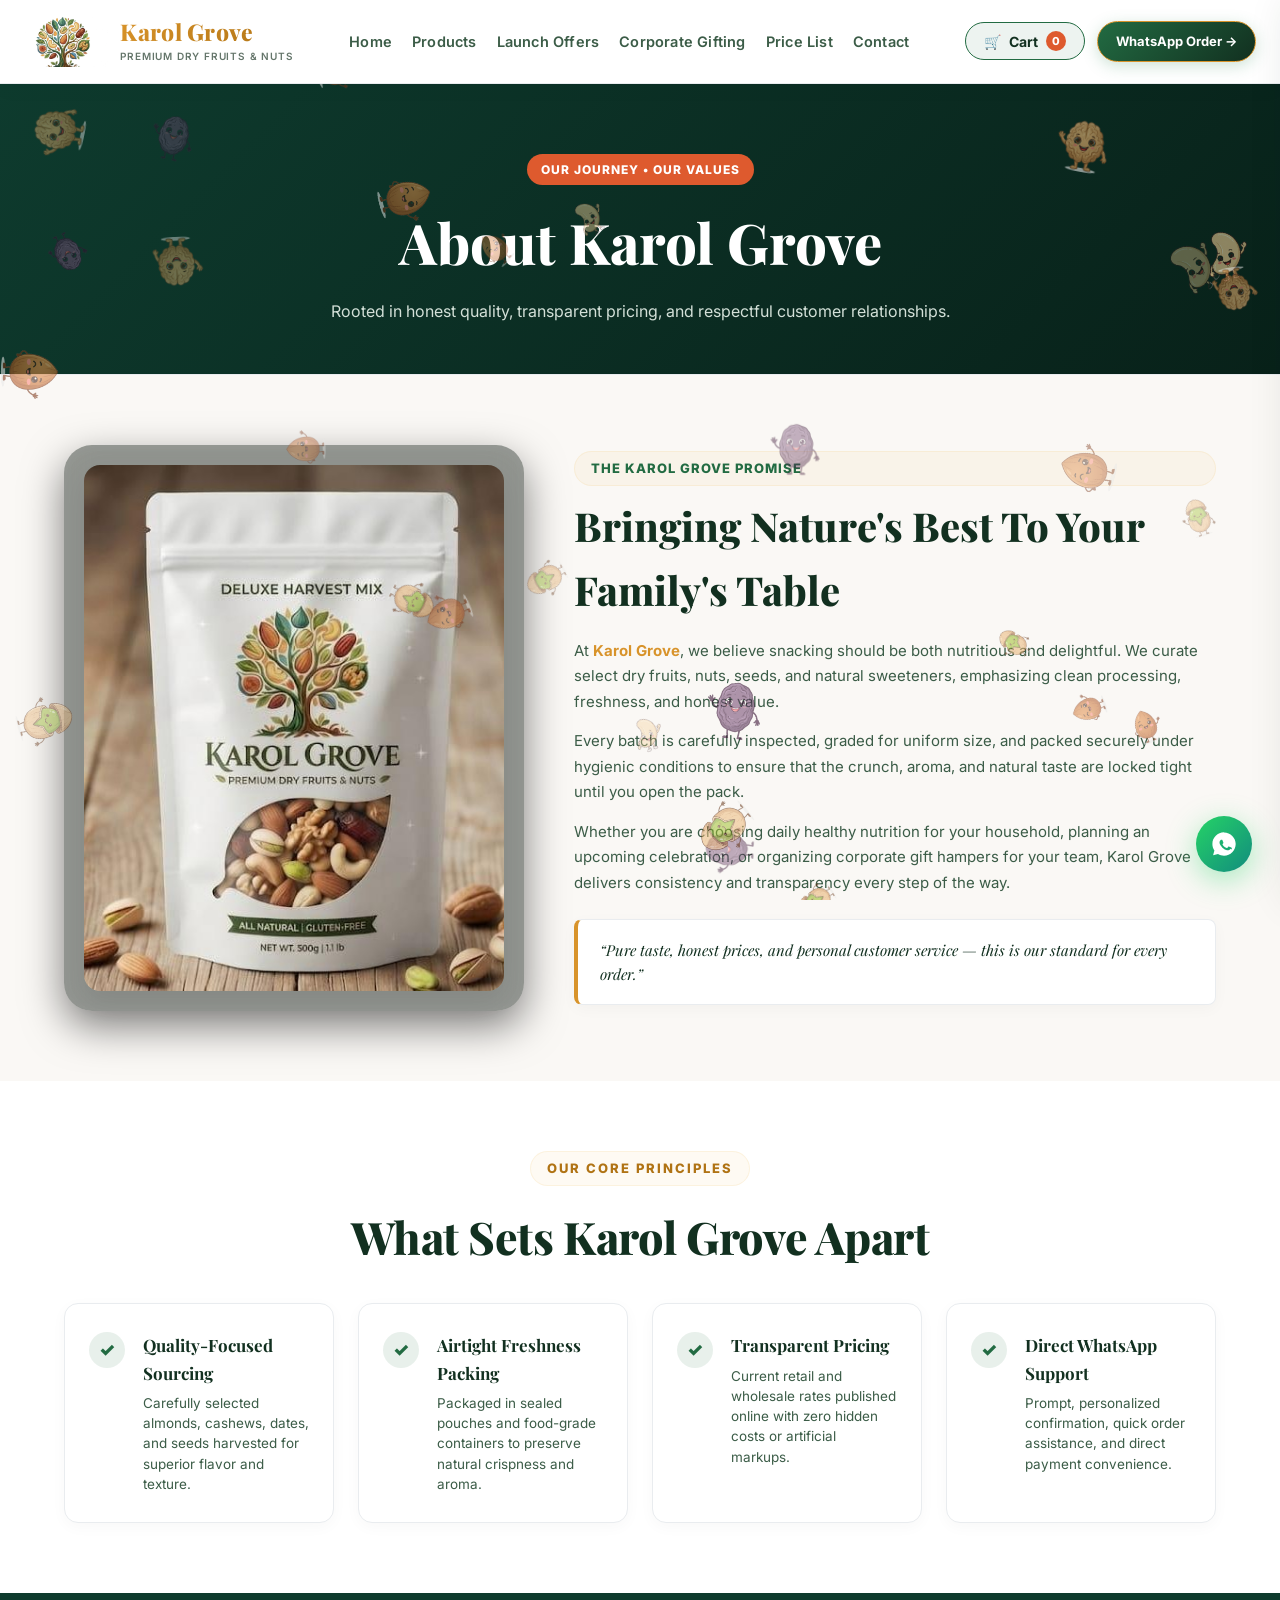
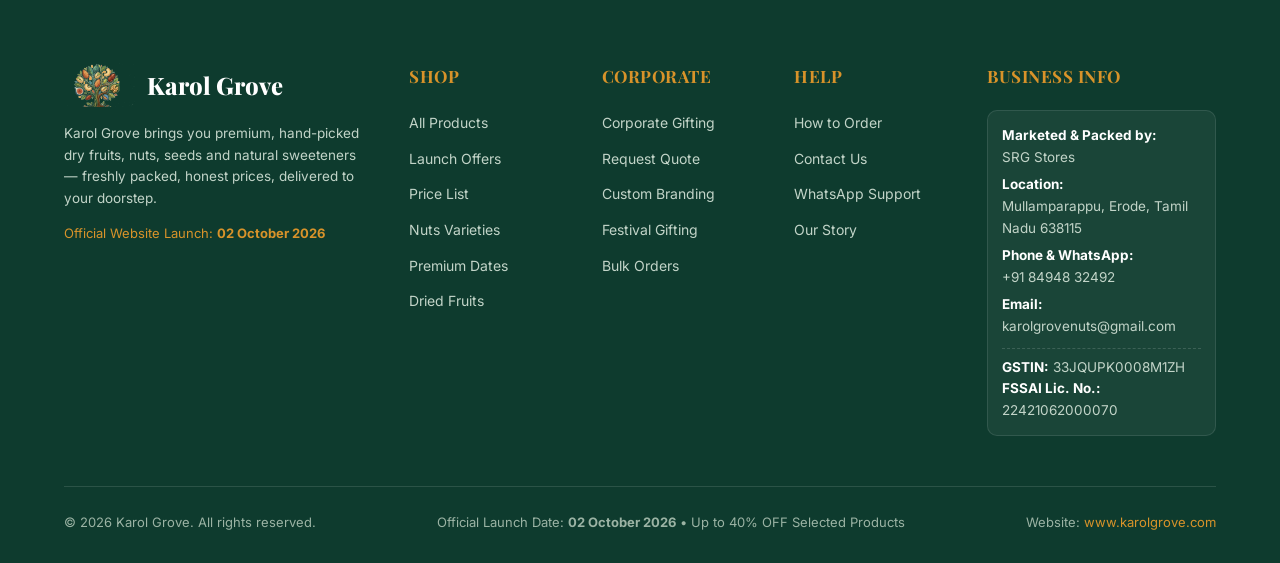
==== commit 12c10f87: "Add files via upload" ====
--- a/about.html
+++ b/about.html
@@ -9,11 +9,13 @@
 <link rel="preconnect" href="https://fonts.googleapis.com">
 <link rel="preconnect" href="https://fonts.gstatic.com" crossorigin>
 <link href="https://fonts.googleapis.com/css2?family=Outfit:wght@300;400;500;600;700;800;900&family=Playfair+Display:ital,wght@0,400;0,500;0,600;0,700;0,800;0,900;1,400;1,500;1,600&family=Inter:wght@300;400;500;600;700;800&display=swap" rel="stylesheet">
-<link rel="stylesheet" href="assets/style.css?v=20261002-v3">
+<link rel="stylesheet" href="assets/style.css?v=20261002-v7">
 <script src="assets/prices.js" defer></script>
-<script src="assets/main.js?v=20261002-v3" defer></script>
+<script src="assets/main.js?v=20261002-v7" defer></script>
 </head>
 <body>
+
+<canvas id="vfx-canvas"></canvas>
 
 <header class="site-header">
   <div class="header-inner">
--- a/assets/style.css
+++ b/assets/style.css
@@ -78,8 +78,7 @@
   position: relative;
 }
 
-/* Background Ambient Glows REMOVED for clean corporate look */
-
+/* Nut Drizzle VFX Canvas - Background Ambient Layer */
 #vfx-canvas {
   position: fixed;
   top: 0;
@@ -87,7 +86,8 @@
   width: 100vw;
   height: 100vh;
   pointer-events: none;
-  z-index: -1;
+  z-index: 1; /* Background ambient layer: sits behind hero text, cards, buttons and headers */
+  display: block !important;
 }
 
 img {
@@ -179,28 +179,32 @@
   z-index: 100;
   background: #FFFFFF;
   border-bottom: 1px solid var(--border-light);
-  box-shadow: 0 4px 20px rgba(0, 0, 0, 0.03); /* Extremely subtle shadow for depth */
-  height: 90px;
-  transition: height 0.3s ease;
+  box-shadow: 0 4px 20px rgba(0, 0, 0, 0.04);
+  height: 84px;
+  transition: all 0.3s ease;
 }
 
 .header-inner {
   display: flex;
   align-items: center;
   justify-content: space-between;
-  padding: 0 24px; /* Use flexbox to vertically center items, removing vertical padding */
+  padding: 0 24px;
   height: 100%;
-  max-width: 1200px;
+  max-width: 1280px;
   margin: 0 auto;
+  gap: 16px;
 }
 
 .brand {
   display: flex;
   align-items: center;
+  text-decoration: none;
+  flex-shrink: 0;
+  gap: 12px;
 }
 
 .brand-logo-img {
-  height: 65px;
+  height: 52px;
   width: auto;
   object-fit: contain;
   display: block;
@@ -209,48 +213,51 @@
   padding: 0;
   border: none;
   box-shadow: none;
+  flex-shrink: 0;
   transition: var(--transition-smooth);
 }
 
 .brand:hover .brand-logo-img {
   transform: translateY(-2px);
-  opacity: 0.9;
+  opacity: 0.95;
 }
 
 .brand-text {
   display: flex;
   flex-direction: column;
   justify-content: center;
-  margin-left: 14px;
+  white-space: nowrap;
 }
 
 .brand-name {
   font-family: var(--font-display);
-  font-size: 29px; /* Increased brand title size */
+  font-size: 23px;
   font-weight: 800;
   background: var(--gradient-gold);
   -webkit-background-clip: text;
   -webkit-text-fill-color: transparent;
   margin-left: 0;
-  letter-spacing: 0.5px;
+  letter-spacing: 0.3px;
   display: inline-block;
-  line-height: 1.1;
+  line-height: 1.15;
+  white-space: nowrap;
   transition: var(--transition-smooth);
 }
 
 .brand-tagline {
   font-family: var(--font-body);
-  font-size: 11.5px; /* Increased tagline size */
+  font-size: 10px;
   font-weight: 600;
   text-transform: uppercase;
-  letter-spacing: 1px;
+  letter-spacing: 0.8px;
   color: var(--text-muted);
-  margin-top: 3px;
+  margin-top: 2px;
+  white-space: nowrap;
   transition: var(--transition-smooth);
 }
 
 .brand:hover .brand-name {
-  transform: translateY(-2px);
+  transform: translateY(-1px);
   filter: drop-shadow(0 0 8px var(--gold-glow));
 }
 
@@ -260,31 +267,36 @@
 
 @media (max-width: 768px) {
   .site-header {
-    height: 80px; /* Reduced header height on mobile for tight fit */
+    height: 74px;
   }
   .brand-logo-img {
-    height: 56px;
+    height: 44px;
   }
   .brand-name {
-    font-size: 20px;
+    font-size: 19px;
   }
   .brand-tagline {
-    font-size: 8px;
+    font-size: 8.5px;
     letter-spacing: 0.5px;
   }
 }
 
 nav.main-nav {
   display: flex;
-  gap: 36px; /* Increased spacing between nav links */
-  font-size: 16.5px; /* Increased font size for main navigation */
+  align-items: center;
+  gap: 20px;
+  font-size: 14.5px;
   font-weight: 600;
+  flex-shrink: 1;
 }
 
 nav.main-nav a {
   color: var(--text-secondary);
-  padding: 8px 0;
-  position: relative;
+  padding: 6px 0;
+  position: relative;
+  white-space: nowrap;
+  letter-spacing: 0.2px;
+  line-height: 1.2;
 }
 
 nav.main-nav a:hover,
@@ -296,10 +308,11 @@
   content: '';
   position: absolute;
   left: 0;
-  bottom: 0;
+  bottom: -4px;
   width: 0;
-  height: 2px;
+  height: 2.5px;
   background: linear-gradient(90deg, var(--gold), var(--terracotta));
+  border-radius: 2px;
   transition: var(--transition-smooth);
 }
 
@@ -310,21 +323,22 @@
 
 .header-cta {
   background: linear-gradient(135deg, var(--forest) 0%, var(--forest-deep) 100%);
-  color: #ffffff !important; /* Force text to white for legibility */
-  font-size: 13.5px;
+  color: #ffffff !important;
+  font-size: 13px;
   font-weight: 700;
-  padding: 10px 20px;
+  padding: 9px 18px;
   border-radius: 30px;
   border: 1.5px solid var(--gold);
   box-shadow: 0 4px 15px rgba(60, 143, 95, 0.25);
   display: inline-flex;
   align-items: center;
   gap: 8px;
+  white-space: nowrap;
 }
 
 .header-cta:hover {
   background: linear-gradient(135deg, var(--gold-deep) 0%, var(--gold) 100%);
-  color: #123020 !important; /* Force text to forest-deep on hover */
+  color: #123020 !important;
   box-shadow: 0 4px 20px rgba(216, 147, 42, 0.4);
   transform: translateY(-2px);
 }
@@ -402,33 +416,6 @@
   transform: translateY(-2px);
 }
 
-.btn-hero-primary {
-  background: var(--gold);
-  color: #123020 !important;
-  border-color: var(--gold) !important;
-}
-
-.btn-hero-primary:hover {
-  background: #ffffff;
-  color: #123020 !important;
-  border-color: #ffffff !important;
-  box-shadow: 0 4px 12px rgba(255,255,255,0.2);
-  transform: translateY(-2px);
-}
-
-.btn-hero-secondary {
-  background: rgba(255, 255, 255, 0.1);
-  color: #ffffff !important;
-  border-color: rgba(255, 255, 255, 0.5) !important;
-  backdrop-filter: blur(5px);
-}
-
-.btn-hero-secondary:hover {
-  background: rgba(255, 255, 255, 0.2);
-  border-color: #ffffff !important;
-  transform: translateY(-2px);
-}
-
 .btn-block {
   display: flex;
   width: 100%;
@@ -492,13 +479,13 @@
   font-family: var(--font-display);
   font-size: 5rem;
   line-height: 1.1;
-  color: #ffffff;
+  color: var(--text-primary);
   margin-bottom: 24px;
 }
 
 .hero-content-center .lede {
   font-size: 1.25rem;
-  color: var(--cream);
+  color: var(--text-primary);
   opacity: 0.9;
   margin-bottom: 40px;
 }
@@ -686,11 +673,11 @@
    Feature Strip & Sections
    ========================================================================== */
 .feature-strip {
+  position: relative;
+  z-index: 10;
   border-top: 1px solid var(--border-light);
   border-bottom: 1px solid var(--border-light);
-  background: rgba(255, 255, 255, 0.55);
-  backdrop-filter: blur(10px);
-  -webkit-backdrop-filter: blur(10px);
+  background: #FFFFFF;
   padding: 36px 0;
 }
 
@@ -1694,152 +1681,253 @@
 /* ==========================================================================
    Contact Page Styles
    ========================================================================== */
+.contact-section {
+  padding: 60px 0 90px;
+  background: #FAF8F5;
+}
+
 .contact-grid {
   display: grid;
-  grid-template-columns: 1fr 1.05fr;
-  gap: 40px;
+  grid-template-columns: 1.15fr 1fr;
+  gap: 36px;
   align-items: start;
 }
 
 .contact-form-card {
+  background: #ffffff;
+  padding: 38px;
+  border-radius: 16px;
+  border: 1.5px solid var(--border-light);
+  box-shadow: 0 6px 25px rgba(0, 0, 0, 0.04);
   position: relative;
   overflow: hidden;
 }
 
 .contact-form-card h3 {
+  font-family: var(--font-display);
+  font-size: 24px;
+  font-weight: 800;
+  color: var(--forest-deep);
+  margin-bottom: 20px;
+}
+
+.contact-form {
+  display: flex;
+  flex-direction: column;
+  gap: 18px;
+}
+
+.form-group {
+  display: flex;
+  flex-direction: column;
+}
+
+.contact-form label {
+  font-size: 13.5px;
+  font-weight: 700;
+  color: var(--text-primary);
+  margin-bottom: 6px;
+}
+
+.contact-form input,
+.contact-form textarea {
+  width: 100%;
+  padding: 13px 16px;
+  border-radius: 10px;
+  background: #ffffff;
+  border: 1.5px solid var(--border-light);
+  color: var(--text-primary);
+  font-family: var(--font-body);
+  font-size: 15px;
+  outline: none;
+  transition: var(--transition-smooth);
+  box-sizing: border-box;
+}
+
+.contact-form input::placeholder,
+.contact-form textarea::placeholder {
+  color: rgba(18, 48, 32, 0.45);
+}
+
+.contact-form input:focus,
+.contact-form textarea:focus {
+  border-color: var(--gold);
+  box-shadow: 0 0 0 3px rgba(216, 147, 42, 0.15);
+  background: #ffffff;
+}
+
+.contact-form textarea {
+  min-height: 120px;
+  resize: vertical;
+}
+
+.contact-info-column {
+  display: flex;
+  flex-direction: column;
+  gap: 20px;
+}
+
+.contact-info-card {
+  background: #ffffff;
+  padding: 34px;
+  border-radius: 16px;
+  border: 1.5px solid var(--border-light);
+  box-shadow: 0 6px 25px rgba(0, 0, 0, 0.04);
+}
+
+.contact-info-card h3 {
+  color: var(--forest-deep);
   font-family: var(--font-display);
   font-size: 22px;
   font-weight: 800;
-  margin-bottom: 24px;
-}
-
-.contact-form {
-  display: flex;
-  flex-direction: column;
-  gap: 20px;
-}
-
-.form-group {
-  display: flex;
-  flex-direction: column;
-}
-
-.contact-form label,
-.contact-form .form-group label {
+  margin-bottom: 22px;
+}
+
+.contact-info-row {
+  display: flex;
+  gap: 14px;
+  margin-bottom: 20px;
+  align-items: flex-start;
+}
+
+.contact-info-row .contact-ico {
+  font-size: 22px;
+  line-height: 1;
+  flex-shrink: 0;
+  margin-top: 2px;
+}
+
+.contact-info-row .contact-label {
+  font-size: 11.5px;
+  font-weight: 800;
+  text-transform: uppercase;
+  color: var(--text-muted);
+  letter-spacing: 0.5px;
+  margin-bottom: 2px;
+}
+
+.contact-info-row .contact-value {
+  font-size: 14.5px;
+  color: var(--text-primary);
+  font-weight: 600;
+  word-break: break-word;
+}
+
+.contact-info-row .contact-value a {
+  color: var(--forest);
+  font-weight: 700;
+}
+
+.contact-info-row .contact-value a:hover {
+  color: var(--gold-deep);
+}
+
+.contact-info-meta {
+  padding-top: 18px;
+  border-top: 1px dashed var(--border-light);
   font-size: 12.5px;
-  font-weight: 700;
+  line-height: 1.6;
+  color: var(--text-muted);
+}
+
+.contact-quick-wa-box {
+  background: #25D366;
+  color: #ffffff;
+  padding: 20px 24px;
+  border-radius: 14px;
+  display: flex;
+  align-items: center;
+  justify-content: space-between;
+  gap: 16px;
+  box-shadow: 0 6px 20px rgba(37, 211, 102, 0.25);
+}
+
+.contact-quick-wa-text strong {
+  display: block;
+  font-size: 15px;
+  margin-bottom: 2px;
+}
+
+.contact-quick-wa-text span {
+  font-size: 13px;
+  opacity: 0.95;
+}
+
+.contact-quick-wa-btn {
+  background: #ffffff;
+  color: #123020;
+  font-weight: 800;
+  font-size: 13px;
+  padding: 10px 18px;
+  border-radius: 20px;
   text-transform: uppercase;
-  letter-spacing: 0.05em;
-  color: var(--text-primary);
-  margin-bottom: 8px;
-}
-
-.contact-form input,
-.contact-form textarea {
-  width: 100%;
-  padding: 14px 16px;
-  border-radius: 12px;
-  background: rgba(255, 255, 255, 0.8);
-  border: 1.5px solid var(--border-light);
-  color: var(--text-primary);
-  font-family: var(--font-body);
-  font-size: 14px;
-  outline: none;
-  transition: var(--transition-smooth);
-}
-
-.contact-form input::placeholder,
-.contact-form textarea::placeholder {
-  color: rgba(18, 48, 32, 0.5);
-}
-
-.contact-form input:focus,
-.contact-form textarea:focus {
-  border-color: var(--gold);
-  box-shadow: 0 0 15px rgba(216, 147, 42, 0.1);
-  background: #ffffff;
-}
-
-.contact-form textarea {
-  min-height: 140px;
-  resize: vertical;
-}
-
-.contact-info-card {
-  background: linear-gradient(135deg, var(--forest-deep) 0%, #0c2417 100%); /* Stays deep premium dark forest */
-  border: 1px solid var(--border-glow);
-  box-shadow: 0 15px 45px rgba(18, 48, 32, 0.1);
-}
-
-.contact-info-card:hover {
-  background: linear-gradient(135deg, var(--forest-deep) 0%, #0c2417 100%) !important;
-  border-color: var(--border-glow);
-  box-shadow: 0 15px 45px rgba(18, 48, 32, 0.15);
-}
-
-.contact-info-card h3 {
-  color: #ffffff; /* Make contact heading visible on dark background */
-  font-family: var(--font-display);
-  font-size: 22px;
-  font-weight: 800;
-  margin-bottom: 28px;
-}
-
-.info-row {
-  display: flex;
-  gap: 16px;
-  margin-bottom: 24px;
-  align-items: flex-start;
-}
-
-.info-row .ico {
-  width: 40px;
-  height: 40px;
-  border-radius: 50%;
-  background: rgba(255, 255, 255, 0.08);
-  border: 1px solid rgba(255, 255, 255, 0.15);
-  display: flex;
-  align-items: center;
-  justify-content: center;
-  font-size: 18px;
+  letter-spacing: 0.5px;
+  white-space: nowrap;
   flex-shrink: 0;
-}
-
-.contact-info-card .info-row:nth-of-type(1) .ico { color: #f2c265 !important; }
-.contact-info-card .info-row:nth-of-type(2) .ico { color: #f0916a !important; }
-.contact-info-card .info-row:nth-of-type(3) .ico { color: #52b788 !important; }
-
-.info-row .label-small {
-  font-size: 11px;
-  font-weight: 700;
-  text-transform: uppercase;
-  letter-spacing: 0.05em;
-  color: #a3b8ad;
-  margin-bottom: 2px;
-}
-
-.info-row .value {
-  font-size: 15px;
-  color: #ffffff;
-  font-weight: 600;
-}
-
-.info-row .value a:hover {
-  color: var(--gold);
-}
-
-.map-frame {
-  margin-top: 24px;
-  border-radius: 16px;
-  overflow: hidden;
-  border: 1.5px solid var(--border-light);
-}
-
-.map-frame iframe {
-  width: 100%;
-  height: 230px;
-  border: 0;
-  display: block;
+  transition: all 0.3s ease;
+  display: inline-flex;
+  align-items: center;
+  gap: 6px;
+}
+
+.contact-quick-wa-btn:hover {
+  background: #f0fdf4;
+  transform: translateY(-2px);
+  box-shadow: 0 4px 12px rgba(0, 0, 0, 0.15);
+}
+
+@media (max-width: 900px) {
+  .contact-grid {
+    grid-template-columns: 1fr !important;
+    gap: 28px !important;
+  }
+  .contact-section {
+    padding: 40px 0 60px !important;
+  }
+  .contact-form-card,
+  .contact-info-card {
+    padding: 28px 22px !important;
+  }
+}
+
+@media (max-width: 600px) {
+  .contact-section {
+    padding: 28px 0 50px !important;
+  }
+  .contact-grid {
+    gap: 20px !important;
+  }
+  .contact-form-card,
+  .contact-info-card {
+    padding: 20px 16px !important;
+    border-radius: 14px !important;
+  }
+  .contact-form-card h3,
+  .contact-info-card h3 {
+    font-size: 20px !important;
+    margin-bottom: 16px !important;
+  }
+  .contact-form input,
+  .contact-form textarea {
+    font-size: 16px !important; /* Prevents auto-zoom on iOS */
+    padding: 12px 14px !important;
+  }
+  .contact-quick-wa-box {
+    flex-direction: column !important;
+    align-items: stretch !important;
+    text-align: center !important;
+    padding: 18px 16px !important;
+    gap: 14px !important;
+  }
+  .contact-quick-wa-btn {
+    width: 100% !important;
+    justify-content: center !important;
+    padding: 12px 18px !important;
+    font-size: 13.5px !important;
+  }
+  .page-header {
+    padding: 45px 16px 35px !important;
+  }
 }
 
 /* ==========================================================================
@@ -1900,12 +1988,12 @@
   width: 100%;
   max-width: 400px;
   height: 100vh;
-  background: rgba(251, 249, 244, 0.98); /* Light cream */
-  color: var(--text-primary);
+  background: #FAF8F5; /* Crisp warm light background */
+  color: var(--text-primary, #123020);
   backdrop-filter: blur(25px);
   -webkit-backdrop-filter: blur(25px);
-  border-left: 1.5px solid var(--border-glow);
-  box-shadow: -10px 0 40px rgba(18, 48, 32, 0.08);
+  border-left: 1.5px solid var(--border-light, #E9ECEF);
+  box-shadow: -10px 0 40px rgba(18, 48, 32, 0.12);
   z-index: 2000;
   display: flex;
   flex-direction: column;
@@ -1936,8 +2024,9 @@
 }
 
 .drawer-header {
-  padding: 24px;
-  border-bottom: 1px solid var(--border-light);
+  padding: 22px 24px;
+  border-bottom: 1.5px solid rgba(18, 48, 32, 0.08);
+  background: #ffffff;
   display: flex;
   justify-content: space-between;
   align-items: center;
@@ -1945,27 +2034,30 @@
 
 .drawer-header h3 {
   font-family: var(--font-display);
-  font-size: 19px;
+  font-size: 20px;
   font-weight: 800;
-  color: var(--gold);
+  color: var(--forest-deep, #123020);
 }
 
 .drawer-header .close-drawer {
   background: none;
   border: none;
-  color: var(--text-secondary);
-  font-size: 32px;
+  color: var(--text-muted, #64756a);
+  font-size: 30px;
+  line-height: 1;
   cursor: pointer;
+  padding: 0;
+  transition: color 0.2s ease;
 }
 
 .drawer-header .close-drawer:hover {
-  color: var(--gold);
+  color: var(--forest, #226b42);
 }
 
 .drawer-body {
   flex: 1;
   overflow-y: auto;
-  padding: 24px;
+  padding: 20px 24px;
 }
 
 .empty-cart-state {
@@ -1979,104 +2071,124 @@
 
 .empty-cart-state .ico {
   font-size: 48px;
-  opacity: 0.5;
+  opacity: 0.7;
 }
 
 .empty-cart-state p {
-  color: var(--bg-dark);
+  color: var(--text-secondary, #3b5c47);
+  font-size: 14.5px;
+  line-height: 1.6;
+}
+
+.cart-item-row {
+  display: flex;
+  justify-content: space-between;
+  align-items: center;
+  padding: 14px 16px;
+  background: #ffffff;
+  border-radius: 12px;
+  margin-bottom: 12px;
+  border: 1px solid rgba(18, 48, 32, 0.08);
+  box-shadow: 0 2px 8px rgba(0, 0, 0, 0.03);
+  gap: 12px;
+}
+
+.cart-item-row:last-child {
+  margin-bottom: 0;
+}
+
+.item-info h4 {
+  font-size: 15px;
+  font-weight: 800;
+  color: var(--forest-deep, #123020) !important;
+  margin-bottom: 3px;
+  line-height: 1.3;
+}
+
+.item-info .variant {
+  font-size: 12px;
+  color: var(--gold-deep, #b07314) !important;
+  text-transform: uppercase;
+  font-weight: 700;
+}
+
+.item-controls {
+  display: flex;
+  align-items: center;
+  gap: 6px;
+  flex-shrink: 0;
+}
+
+.item-controls button {
+  width: 28px;
+  height: 28px;
+  border-radius: 50%;
+  border: 1.5px solid var(--forest, #226b42) !important;
+  background: #ffffff !important;
+  color: var(--forest-deep, #123020) !important;
+  font-size: 15px;
+  font-weight: 800;
+  cursor: pointer;
+  display: inline-flex;
+  align-items: center;
+  justify-content: center;
+  line-height: 1;
+  transition: all 0.2s ease;
+}
+
+.item-controls button:hover {
+  background: var(--forest, #226b42) !important;
+  color: #ffffff !important;
+  border-color: var(--forest, #226b42) !important;
+}
+
+.item-controls .qty {
   font-size: 14px;
-  line-height: 1.6;
-}
-
-.cart-item-row {
+  font-weight: 800;
+  color: var(--forest-deep, #123020) !important;
+  min-width: 20px;
+  text-align: center;
+  padding: 0 4px;
+}
+
+.item-controls button.remove {
+  background: none !important;
+  border: none !important;
+  color: var(--text-muted, #782631) !important;
+  font-size: 22px;
+  line-height: 1;
+  margin-left: 4px;
+  cursor: pointer;
+}
+
+.item-controls button.remove:hover {
+  color: #c0392b !important;
+}
+
+.drawer-footer {
+  padding: 20px 24px;
+  border-top: 1.5px solid rgba(18, 48, 32, 0.08);
+  background: #ffffff;
+}
+
+.footer-summary {
   display: flex;
   justify-content: space-between;
   align-items: center;
-  padding: 16px 0;
-  border-bottom: 1px solid rgba(0, 0, 0, 0.08);
-  gap: 12px;
-}
-
-.cart-item-row:last-child {
-  border-bottom: none;
-}
-
-.item-info h4 {
-  font-size: 14px;
+  margin-bottom: 8px;
+  font-size: 14.5px;
+  color: var(--forest-deep, #123020) !important;
+}
+
+.footer-summary span {
+  color: var(--forest-deep, #123020) !important;
   font-weight: 700;
-  margin-bottom: 2px;
-}
-
-.item-info .variant {
-  font-size: 11px;
-  color: var(--gold);
-  text-transform: uppercase;
-  font-weight: 600;
-}
-
-.item-controls {
-  display: flex;
-  align-items: center;
-  gap: 8px;
-}
-
-.item-controls button {
-  width: 24px;
-  height: 24px;
-  border-radius: 50%;
-  border: 1px solid rgba(0, 0, 0, 0.2);
-  background: transparent;
-  color: var(--text-primary);
-  font-size: 14px;
-  font-weight: 700;
-  cursor: pointer;
-  display: flex;
-  align-items: center;
-  justify-content: center;
-}
-
-.item-controls button:hover {
-  border-color: var(--gold);
-  color: var(--gold);
-}
-
-.item-controls .qty {
-  font-size: 13.5px;
-  font-weight: 700;
-  min-width: 18px;
-  text-align: center;
-}
-
-.item-controls button.remove {
-  background: none;
-  border: none;
-  color: var(--text-muted);
-  font-size: 20px;
-  margin-left: 8px;
-}
-
-.item-controls button.remove:hover {
-  color: var(--berry);
-}
-
-.drawer-footer {
-  padding: 24px;
-  border-top: 1px solid rgba(0, 0, 0, 0.08);
-  background: rgba(18, 48, 32, 0.03); /* Soft forest green overlay */
-}
-
-.footer-summary {
-  display: flex;
-  justify-content: space-between;
-  align-items: center;
-  margin-bottom: 18px;
-  font-size: 14px;
-  color: var(--text-primary);
 }
 
 .footer-summary strong {
-  font-size: 18px;
-  color: var(--gold);
+  font-size: 16px;
+  font-weight: 800;
+  color: var(--gold-deep, #b07314) !important;
 }
 
 /* ==========================================================================
@@ -3083,16 +3195,16 @@
   align-items: center;
   gap: 8px;
   font-size: 13.5px;
-  font-weight: 600;
+  font-weight: 700;
   color: var(--gold);
 }
 
 .admin-status-indicator {
-  width: 8px;
-  height: 8px;
+  width: 9px;
+  height: 9px;
   border-radius: 50%;
-  background: #3c8f5f;
-  box-shadow: 0 0 8px #3c8f5f;
+  background: #00e676;
+  box-shadow: 0 0 10px #00e676, 0 0 3px #00e676;
   animation: pulse 1.5s infinite ease-in-out;
 }
 
@@ -3105,6 +3217,7 @@
 .admin-actions {
   display: flex;
   gap: 10px;
+  align-items: center;
   flex-wrap: wrap;
 }
 
@@ -3118,40 +3231,71 @@
   display: inline-flex;
   align-items: center;
   gap: 6px;
-  transition: var(--transition-smooth);
+  line-height: 1.2;
+  text-decoration: none;
+  transition: all 0.2s ease;
+  user-select: none;
 }
 
 .admin-btn-primary {
-  background: var(--gold);
-  color: var(--bg-dark);
+  background: linear-gradient(135deg, #f5d77f 0%, #d4af37 100%);
+  color: #0b1e15 !important;
+  border: 1.5px solid #ffe89e;
+  font-weight: 800;
+  box-shadow: 0 2px 8px rgba(212, 175, 55, 0.35);
 }
 
 .admin-btn-primary:hover {
-  background: var(--gold-deep);
-  box-shadow: 0 0 10px var(--gold-glow);
+  background: linear-gradient(135deg, #ffffff 0%, #f5d77f 100%);
+  border-color: #ffffff;
+  box-shadow: 0 4px 14px rgba(245, 215, 127, 0.55);
+  transform: translateY(-1px);
+}
+
+.admin-btn-sync {
+  background: linear-gradient(135deg, #16a085 0%, #0d6945 100%);
+  color: #ffffff !important;
+  border: 1.5px solid #2ecc71;
+  font-weight: 800;
+  box-shadow: 0 2px 10px rgba(46, 204, 113, 0.35);
+}
+
+.admin-btn-sync:hover {
+  background: linear-gradient(135deg, #2ecc71 0%, #16a085 100%);
+  border-color: #a3f7bf;
+  color: #ffffff !important;
+  box-shadow: 0 4px 16px rgba(46, 204, 113, 0.55);
+  transform: translateY(-1px);
 }
 
 .admin-btn-secondary {
-  background: rgba(255, 255, 255, 0.05);
-  border-color: rgba(255, 255, 255, 0.3);
-  color: #ffffff;
+  background: rgba(255, 255, 255, 0.15);
+  border: 1.5px solid rgba(255, 255, 255, 0.45);
+  color: #ffffff !important;
+  font-weight: 700;
+  text-shadow: 0 1px 2px rgba(0, 0, 0, 0.4);
 }
 
 .admin-btn-secondary:hover {
-  background: rgba(255, 255, 255, 0.15);
-  border-color: rgba(255, 255, 255, 0.6);
-  color: #ffffff;
+  background: rgba(255, 255, 255, 0.28);
+  border-color: #ffffff;
+  color: #ffffff !important;
+  transform: translateY(-1px);
 }
 
 .admin-btn-danger {
-  background: rgba(184, 86, 100, 0.15);
-  border-color: var(--berry);
-  color: #ff9da9;
+  background: rgba(231, 76, 60, 0.25);
+  border: 1.5px solid #ff7675;
+  color: #ffffff !important;
+  font-weight: 700;
+  text-shadow: 0 1px 2px rgba(0, 0, 0, 0.4);
 }
 
 .admin-btn-danger:hover {
-  background: var(--berry);
-  color: white;
+  background: #d63031;
+  border-color: #ff7675;
+  color: #ffffff !important;
+  transform: translateY(-1px);
 }
 
 /* Admin Edit mode input controls */
@@ -3611,7 +3755,7 @@
 .offer-banner-content h2 {
   font-family: var(--font-display);
   font-size: clamp(30px, 4.5vw, 44px);
-  color: var(--cream);
+  color: var(--text-primary);
   font-weight: 900;
   line-height: 1.15;
   margin-bottom: 16px;
@@ -3912,7 +4056,7 @@
 .corporate-vip-header h2 {
   font-family: var(--font-display);
   font-size: clamp(32px, 4.2vw, 44px);
-  color: var(--cream);
+  color: var(--text-primary);
   font-weight: 900;
   line-height: 1.15;
   margin-bottom: 18px;
@@ -4528,3 +4672,904 @@
     min-width: 600px;
   }
 }
+
+/* ==========================================================================
+   LAUNCH CAMPAIGN ENHANCEMENTS — 02 OCTOBER 2026
+   ========================================================================== */
+
+/* Header Cart Button */
+.header-cart-btn {
+  display: inline-flex;
+  align-items: center;
+  gap: 8px;
+  background: rgba(34, 107, 66, 0.08);
+  border: 1.5px solid var(--forest);
+  color: var(--forest-deep);
+  padding: 8px 18px;
+  border-radius: 30px;
+  font-family: var(--font-body);
+  font-size: 14px;
+  font-weight: 700;
+  cursor: pointer;
+  transition: var(--transition-smooth);
+  position: relative;
+}
+
+.header-cart-btn:hover {
+  background: var(--forest);
+  color: #ffffff;
+  border-color: var(--forest);
+  transform: translateY(-2px);
+}
+
+.header-cart-btn .cart-badge {
+  background: var(--terracotta);
+  color: #ffffff;
+  font-size: 11px;
+  font-weight: 800;
+  min-width: 20px;
+  height: 20px;
+  border-radius: 10px;
+  display: inline-flex;
+  align-items: center;
+  justify-content: center;
+  padding: 0 5px;
+}
+
+.header-actions-group {
+  display: flex;
+  align-items: center;
+  gap: 12px;
+  flex-shrink: 0;
+}
+
+@media (max-width: 1160px) {
+  nav.main-nav {
+    gap: 14px;
+    font-size: 13.5px;
+  }
+  .header-cta {
+    padding: 8px 14px;
+    font-size: 12px;
+  }
+}
+
+@media (max-width: 980px) {
+  nav.main-nav,
+  .header-cta {
+    display: none !important;
+  }
+
+  .nav-toggle {
+    display: flex;
+  }
+}
+
+@media (max-width: 768px) {
+  .header-cart-btn {
+    padding: 6px 12px;
+    font-size: 12px;
+  }
+  .header-cart-btn .cart-text {
+    display: none;
+  }
+}
+
+/* Launch Hero Rework — High Visibility Video Background */
+.hero-launch-wrapper {
+  position: relative;
+  min-height: 85vh;
+  display: flex;
+  align-items: center;
+  justify-content: center;
+  text-align: center;
+  padding: 120px 20px 80px;
+  overflow: hidden;
+  background: #09261d;
+}
+
+.hero-launch-wrapper .hero-bg-video {
+  position: absolute;
+  top: 0;
+  left: 0;
+  width: 100%;
+  height: 100%;
+  object-fit: cover;
+  opacity: 0.85; /* Clearly visible, vivid high definition video */
+  z-index: 0;
+  filter: saturate(1.12) brightness(0.92);
+}
+
+.hero-launch-wrapper .hero-overlay {
+  position: absolute;
+  top: 0;
+  left: 0;
+  width: 100%;
+  height: 100%;
+  /* Balanced cinematic vignette: keeps background video crisp & clear while ensuring gold/white copy pops */
+  background: radial-gradient(circle at center, rgba(9, 38, 29, 0.38) 0%, rgba(5, 20, 15, 0.78) 100%);
+  z-index: 0;
+  pointer-events: none;
+}
+
+/* Live Synced Price Tag for Product Cards */
+.card-live-price-tag {
+  display: inline-flex;
+  align-items: baseline;
+  gap: 3px;
+  background: rgba(216, 147, 42, 0.12);
+  border: 1px solid rgba(216, 147, 42, 0.35);
+  color: var(--gold-deep);
+  padding: 3px 10px;
+  border-radius: 6px;
+  font-weight: 800;
+  font-size: 15px;
+  margin-top: 6px;
+  margin-bottom: 8px;
+  transition: var(--transition-smooth);
+}
+
+.card-live-price-tag .price-curr {
+  font-size: 12px;
+  font-weight: 700;
+}
+
+.card-live-price-tag .price-val {
+  font-size: 16px;
+  font-weight: 800;
+  color: var(--gold-deep);
+}
+
+.card-live-price-tag .price-unit {
+  font-size: 11px;
+  font-weight: 600;
+  color: var(--text-secondary);
+  margin-left: 2px;
+}
+
+.hero-launch-content {
+  position: relative;
+  z-index: 10; /* Strictly above background canvas (z-index: 1) */
+  max-width: 860px;
+  margin: 0 auto;
+}
+
+.hero-launch-actions {
+  position: relative;
+  z-index: 11;
+}
+
+.hero-launch-actions .btn {
+  position: relative;
+  z-index: 12;
+}
+
+.launch-pill-eyebrow {
+  display: inline-flex;
+  align-items: center;
+  gap: 10px;
+  background: rgba(216, 147, 42, 0.15);
+  border: 1.5px solid var(--gold);
+  color: var(--gold);
+  padding: 8px 24px;
+  border-radius: 30px;
+  font-family: var(--font-body);
+  font-size: 13px;
+  font-weight: 800;
+  letter-spacing: 2px;
+  text-transform: uppercase;
+  margin-bottom: 24px;
+  box-shadow: 0 4px 20px rgba(216, 147, 42, 0.2);
+}
+
+.pulse-live-dot {
+  width: 10px;
+  height: 10px;
+  background-color: #25D366;
+  border-radius: 50%;
+  box-shadow: 0 0 10px #25D366;
+  animation: pulseLive 1.8s infinite;
+}
+
+@keyframes pulseLive {
+  0% { transform: scale(0.95); opacity: 0.8; box-shadow: 0 0 0 0 rgba(37, 211, 102, 0.7); }
+  70% { transform: scale(1.1); opacity: 1; box-shadow: 0 0 0 10px rgba(37, 211, 102, 0); }
+  100% { transform: scale(0.95); opacity: 0.8; box-shadow: 0 0 0 0 rgba(37, 211, 102, 0); }
+}
+
+.hero-launch-h1 {
+  font-family: var(--font-display);
+  font-size: clamp(2.5rem, 6vw, 4.5rem);
+  font-weight: 900;
+  line-height: 1.1;
+  color: #FFFFFF;
+  margin-bottom: 12px;
+  text-shadow: 0 4px 20px rgba(0, 0, 0, 0.5);
+}
+
+.hero-launch-h1 .gold-highlight {
+  background: linear-gradient(135deg, #F9D976 0%, #E9B64B 50%, #C8922A 100%);
+  -webkit-background-clip: text;
+  -webkit-text-fill-color: transparent;
+  display: block;
+  font-size: clamp(3rem, 8vw, 5.8rem);
+  letter-spacing: -1px;
+}
+
+.hero-launch-h1 .sub-heading-text {
+  font-size: clamp(1.2rem, 3vw, 2rem);
+  color: #E6ECE8;
+  font-weight: 600;
+  display: block;
+  margin-top: 10px;
+  letter-spacing: 1px;
+}
+
+.hero-launch-date-tag {
+  display: inline-flex;
+  align-items: center;
+  gap: 8px;
+  background: #de5a2e;
+  color: #ffffff;
+  padding: 8px 20px;
+  border-radius: 8px;
+  font-weight: 800;
+  font-size: 14px;
+  letter-spacing: 1.5px;
+  text-transform: uppercase;
+  margin: 18px 0 24px;
+  box-shadow: 0 4px 15px rgba(222, 90, 46, 0.4);
+}
+
+.hero-supporting-message {
+  display: flex;
+  justify-content: center;
+  align-items: center;
+  gap: 18px;
+  flex-wrap: wrap;
+  color: #E2ECE5;
+  font-size: 15px;
+  font-weight: 600;
+  margin-bottom: 36px;
+}
+
+.hero-supporting-message span.bullet {
+  color: var(--gold);
+  font-size: 18px;
+}
+
+.hero-launch-actions {
+  display: flex;
+  justify-content: center;
+  align-items: center;
+  gap: 18px;
+  flex-wrap: wrap;
+}
+
+.btn-launch-primary {
+  background: linear-gradient(135deg, #d8932a 0%, #b07314 100%);
+  color: #123020 !important;
+  font-family: var(--font-body);
+  font-weight: 800;
+  font-size: 16px;
+  padding: 16px 36px;
+  border-radius: 35px;
+  box-shadow: 0 6px 25px rgba(216, 147, 42, 0.4);
+  display: inline-flex;
+  align-items: center;
+  gap: 10px;
+  text-transform: uppercase;
+  letter-spacing: 0.5px;
+  transition: var(--transition-smooth);
+}
+
+.btn-launch-primary:hover {
+  transform: translateY(-3px) scale(1.02);
+  box-shadow: 0 10px 30px rgba(216, 147, 42, 0.6);
+  background: linear-gradient(135deg, #f2c265 0%, #d8932a 100%);
+}
+
+.btn-launch-secondary {
+  background: rgba(255, 255, 255, 0.1);
+  color: #ffffff !important;
+  border: 1.5px solid rgba(255, 255, 255, 0.4);
+  font-family: var(--font-body);
+  font-weight: 700;
+  font-size: 16px;
+  padding: 15px 32px;
+  border-radius: 35px;
+  display: inline-flex;
+  align-items: center;
+  gap: 10px;
+  backdrop-filter: blur(10px);
+  transition: var(--transition-smooth);
+}
+
+.btn-launch-secondary:hover {
+  background: rgba(255, 255, 255, 0.25);
+  border-color: #ffffff;
+  transform: translateY(-3px);
+}
+
+/* Dedicated Launch Offers Section */
+.section-launch-offers {
+  padding: 90px 0;
+  background: #FAF8F5;
+  border-top: 1px solid rgba(216, 147, 42, 0.2);
+  border-bottom: 1px solid rgba(216, 147, 42, 0.2);
+  position: relative;
+}
+
+.launch-offers-banner {
+  background: linear-gradient(135deg, #123020 0%, #0E3B2E 100%);
+  border-radius: 20px;
+  padding: 40px;
+  color: #ffffff;
+  margin-bottom: 50px;
+  border: 1.5px solid rgba(216, 147, 42, 0.4);
+  box-shadow: 0 10px 35px rgba(18, 48, 32, 0.15);
+  display: flex;
+  justify-content: space-between;
+  align-items: center;
+  flex-wrap: wrap;
+  gap: 24px;
+}
+
+.launch-offers-banner-text h2 {
+  font-family: var(--font-display);
+  font-size: clamp(1.8rem, 3.5vw, 2.6rem);
+  font-weight: 800;
+  color: #FFFFFF;
+  margin-bottom: 8px;
+}
+
+.launch-offers-banner-text h2 span {
+  color: var(--gold);
+}
+
+.launch-offers-banner-text p {
+  color: #D3E0D8;
+  font-size: 15px;
+  max-width: 600px;
+  line-height: 1.6;
+}
+
+.launch-badge-pill {
+  background: #DE5A2E;
+  color: #FFFFFF;
+  padding: 6px 14px;
+  border-radius: 20px;
+  font-size: 12px;
+  font-weight: 800;
+  letter-spacing: 1px;
+  text-transform: uppercase;
+  display: inline-block;
+  margin-bottom: 12px;
+}
+
+/* 3-Step How to Order Stepper — Prominently Highlighted Numbers & Icons */
+.order-stepper-grid {
+  display: grid;
+  grid-template-columns: repeat(3, 1fr);
+  gap: 30px;
+  margin-top: 48px;
+}
+
+.order-stepper-card {
+  background: #FFFFFF;
+  border: 1.5px solid var(--border-light);
+  border-top: 5px solid var(--gold);
+  border-radius: 18px;
+  padding: 36px 28px;
+  position: relative;
+  transition: all 0.35s cubic-bezier(0.165, 0.84, 0.44, 1);
+  box-shadow: 0 8px 25px rgba(14, 59, 46, 0.06);
+}
+
+.order-stepper-card:hover {
+  transform: translateY(-8px);
+  border-color: var(--gold);
+  border-top-color: var(--gold-deep);
+  box-shadow: 0 20px 45px rgba(216, 147, 42, 0.18);
+}
+
+.stepper-header-row {
+  display: flex;
+  align-items: center;
+  justify-content: space-between;
+  margin-bottom: 24px;
+}
+
+/* Highlighted Icon Medallion */
+.stepper-icon-highlight {
+  width: 68px;
+  height: 68px;
+  background: linear-gradient(135deg, #0E3B2E 0%, #1A5946 100%);
+  border: 2.5px solid var(--gold);
+  border-radius: 50%;
+  box-shadow: 0 8px 24px rgba(216, 147, 42, 0.35), 0 0 0 5px rgba(216, 147, 42, 0.12);
+  display: flex;
+  align-items: center;
+  justify-content: center;
+  font-size: 32px;
+  transition: transform 0.3s ease, box-shadow 0.3s ease;
+  flex-shrink: 0;
+}
+
+.order-stepper-card:hover .stepper-icon-highlight {
+  transform: scale(1.1) rotate(6deg);
+  box-shadow: 0 12px 30px rgba(216, 147, 42, 0.5), 0 0 0 7px rgba(216, 147, 42, 0.22);
+}
+
+.stepper-icon {
+  font-size: 28px;
+  width: 58px;
+  height: 58px;
+  background: rgba(34, 107, 66, 0.08);
+  border: 1.5px solid var(--forest);
+  border-radius: 50%;
+  display: inline-flex;
+  align-items: center;
+  justify-content: center;
+  margin-bottom: 16px;
+  transition: transform 0.3s ease;
+}
+
+.order-stepper-card:hover .stepper-icon {
+  transform: scale(1.08);
+}
+
+/* Highlighted Number & Step Badge */
+.stepper-number-highlight {
+  display: flex;
+  flex-direction: column;
+  align-items: flex-end;
+}
+
+.stepper-step-label {
+  font-size: 11px;
+  font-weight: 800;
+  letter-spacing: 2px;
+  color: var(--gold-deep);
+  text-transform: uppercase;
+  background: rgba(216, 147, 42, 0.14);
+  padding: 3px 12px;
+  border-radius: 20px;
+  border: 1px solid rgba(216, 147, 42, 0.4);
+  margin-bottom: 4px;
+}
+
+.stepper-num-val {
+  font-family: var(--font-display);
+  font-size: 46px;
+  font-weight: 900;
+  line-height: 1;
+  background: linear-gradient(135deg, #F39C12 0%, #D8932A 50%, #B87314 100%);
+  -webkit-background-clip: text;
+  -webkit-text-fill-color: transparent;
+  filter: drop-shadow(0 2px 8px rgba(216, 147, 42, 0.25));
+}
+
+.order-stepper-card h3 {
+  font-family: var(--font-display);
+  font-size: 21px;
+  font-weight: 800;
+  color: var(--forest-deep);
+  margin-bottom: 10px;
+}
+
+.order-stepper-card p {
+  font-size: 14.5px;
+  color: var(--text-secondary);
+  line-height: 1.6;
+}
+
+/* Corporate Budget Pill & Quotation Notification */
+.corp-budget-pill {
+  display: inline-flex;
+  align-items: center;
+  gap: 6px;
+  background: rgba(34, 107, 66, 0.1);
+  color: var(--forest-deep);
+  border: 1.5px solid var(--forest);
+  padding: 6px 14px;
+  border-radius: 20px;
+  font-size: 12.5px;
+  font-weight: 800;
+  letter-spacing: 0.3px;
+  margin-top: 14px;
+}
+
+@media (max-width: 900px) {
+  .order-stepper-grid {
+    grid-template-columns: 1fr;
+    gap: 24px;
+  }
+}
+
+/* Trust / Why Karol Grove 5-Item Grid */
+.trust-cards-grid {
+  display: grid;
+  grid-template-columns: repeat(auto-fit, minmax(280px, 1fr));
+  gap: 24px;
+  margin-top: 40px;
+}
+
+.trust-feature-card {
+  background: #FFFFFF;
+  border: 1.5px solid var(--border-light);
+  border-radius: 14px;
+  padding: 28px 24px;
+  display: flex;
+  gap: 18px;
+  align-items: flex-start;
+  transition: var(--transition-smooth);
+  box-shadow: 0 4px 15px rgba(0, 0, 0, 0.03);
+}
+
+.trust-feature-card:hover {
+  border-color: var(--forest);
+  transform: translateY(-4px);
+  box-shadow: 0 10px 25px rgba(34, 107, 66, 0.08);
+}
+
+.trust-check-badge {
+  background: rgba(34, 107, 66, 0.1);
+  color: var(--forest);
+  width: 36px;
+  height: 36px;
+  border-radius: 50%;
+  display: flex;
+  align-items: center;
+  justify-content: center;
+  font-size: 18px;
+  font-weight: 900;
+  flex-shrink: 0;
+}
+
+.trust-feature-card h4 {
+  font-family: var(--font-display);
+  font-size: 17px;
+  font-weight: 700;
+  color: var(--text-primary);
+  margin-bottom: 6px;
+}
+
+.trust-feature-card p {
+  font-size: 13.5px;
+  color: var(--text-secondary);
+  line-height: 1.5;
+}
+
+/* Commercial Corporate Gifting Section */
+.corporate-commercial-container {
+  background: #FFFFFF;
+  border: 1.5px solid var(--border-light);
+  border-radius: 24px;
+  overflow: hidden;
+  box-shadow: 0 10px 40px rgba(0, 0, 0, 0.05);
+}
+
+.corporate-commercial-grid {
+  display: grid;
+  grid-template-columns: 1fr 1fr;
+  gap: 0;
+}
+
+.corporate-commercial-info {
+  padding: 50px 45px;
+}
+
+.corporate-commercial-info .eyebrow {
+  color: var(--forest);
+  font-weight: 800;
+  letter-spacing: 1.5px;
+  text-transform: uppercase;
+  font-size: 12px;
+  display: block;
+  margin-bottom: 8px;
+}
+
+.corporate-commercial-info h2 {
+  font-family: var(--font-display);
+  font-size: clamp(2rem, 3.5vw, 2.8rem);
+  font-weight: 800;
+  color: var(--text-primary);
+  margin-bottom: 14px;
+}
+
+.corporate-commercial-info p.corp-lead {
+  font-size: 16px;
+  color: var(--text-secondary);
+  margin-bottom: 28px;
+  line-height: 1.6;
+}
+
+.corporate-feature-pills {
+  display: grid;
+  grid-template-columns: 1fr 1fr;
+  gap: 16px;
+  margin-bottom: 36px;
+}
+
+.corp-feature-item {
+  background: var(--cream);
+  padding: 16px;
+  border-radius: 12px;
+  border: 1px solid rgba(34, 107, 66, 0.1);
+}
+
+.corp-feature-item strong {
+  display: block;
+  font-size: 14.5px;
+  color: var(--text-primary);
+  margin-bottom: 4px;
+}
+
+.corp-feature-item span {
+  font-size: 12.5px;
+  color: var(--text-muted);
+  line-height: 1.4;
+  display: block;
+}
+
+.corporate-commercial-form-box {
+  background: linear-gradient(135deg, #123020 0%, #0E3B2E 100%);
+  padding: 50px 45px;
+  color: #FFFFFF;
+  display: flex;
+  flex-direction: column;
+  justify-content: center;
+}
+
+.corporate-commercial-form-box h3 {
+  font-family: var(--font-display);
+  font-size: 24px;
+  color: #FFFFFF;
+  margin-bottom: 8px;
+}
+
+.corporate-commercial-form-box p {
+  color: #D3E0D8;
+  font-size: 14px;
+  margin-bottom: 24px;
+}
+
+.corp-quick-form {
+  display: flex;
+  flex-direction: column;
+  gap: 16px;
+}
+
+.corp-quick-form label {
+  font-size: 12.5px;
+  font-weight: 600;
+  color: #E2ECE5;
+  display: block;
+  margin-bottom: 4px;
+}
+
+.corp-quick-form input,
+.corp-quick-form select,
+.corp-quick-form textarea {
+  width: 100%;
+  padding: 12px 16px;
+  border-radius: 8px;
+  border: 1px solid rgba(255, 255, 255, 0.25);
+  background: rgba(255, 255, 255, 0.08);
+  color: #ffffff;
+  font-family: var(--font-body);
+  font-size: 14px;
+  outline: none;
+  transition: var(--transition-smooth);
+}
+
+.corp-quick-form input:focus,
+.corp-quick-form select:focus,
+.corp-quick-form textarea:focus {
+  border-color: var(--gold);
+  background: rgba(255, 255, 255, 0.15);
+}
+
+.corp-quick-form select option {
+  background: #123020;
+  color: #ffffff;
+}
+
+.btn-corp-submit {
+  background: linear-gradient(135deg, #d8932a 0%, #b07314 100%);
+  color: #123020;
+  border: none;
+  padding: 14px 24px;
+  border-radius: 8px;
+  font-family: var(--font-body);
+  font-weight: 800;
+  font-size: 15px;
+  cursor: pointer;
+  display: flex;
+  align-items: center;
+  justify-content: center;
+  gap: 10px;
+  margin-top: 8px;
+  transition: var(--transition-smooth);
+}
+
+.btn-corp-submit:hover {
+  background: linear-gradient(135deg, #f2c265 0%, #d8932a 100%);
+  transform: translateY(-2px);
+  box-shadow: 0 6px 20px rgba(216, 147, 42, 0.4);
+}
+
+@media (max-width: 900px) {
+  .corporate-commercial-grid {
+    grid-template-columns: 1fr;
+  }
+  .corporate-commercial-info,
+  .corporate-commercial-form-box {
+    padding: 35px 25px;
+  }
+}
+
+/* Price Banner */
+.section-price-banner {
+  background: linear-gradient(135deg, rgba(34, 107, 66, 0.06) 0%, rgba(216, 147, 42, 0.08) 100%);
+  border: 1.5px dashed var(--gold);
+  border-radius: 16px;
+  padding: 36px 40px;
+  display: flex;
+  justify-content: space-between;
+  align-items: center;
+  flex-wrap: wrap;
+  gap: 20px;
+  margin: 60px 0;
+}
+
+.price-banner-text h3 {
+  font-family: var(--font-display);
+  font-size: 22px;
+  font-weight: 800;
+  color: var(--forest-deep);
+  margin-bottom: 6px;
+}
+
+.price-banner-text p {
+  color: var(--text-secondary);
+  font-size: 14.5px;
+  max-width: 550px;
+}
+
+/* Final Call To Action Section */
+.section-final-cta {
+  background: linear-gradient(135deg, #0E3B2E 0%, #082119 100%);
+  color: #FFFFFF;
+  border-radius: 24px;
+  padding: 70px 40px;
+  text-align: center;
+  margin: 60px auto;
+  border: 1.5px solid var(--gold);
+  box-shadow: 0 15px 40px rgba(14, 59, 46, 0.25);
+}
+
+.section-final-cta h2 {
+  font-family: var(--font-display);
+  font-size: clamp(2rem, 4vw, 3rem);
+  font-weight: 800;
+  color: #FFFFFF;
+  margin-bottom: 12px;
+}
+
+.section-final-cta p {
+  font-size: 16.5px;
+  color: #D3E0D8;
+  max-width: 620px;
+  margin: 0 auto 32px;
+}
+
+.final-cta-buttons {
+  display: flex;
+  justify-content: center;
+  align-items: center;
+  gap: 18px;
+  flex-wrap: wrap;
+}
+
+/* Standardized 5-Column Footer */
+.site-footer-v2 {
+  background: #0E3B2E;
+  color: #E2ECE5;
+  padding: 70px 0 30px;
+  font-family: var(--font-body);
+}
+
+.footer-v2-grid {
+  display: grid;
+  grid-template-columns: 2fr 1fr 1fr 1fr 1.5fr;
+  gap: 40px;
+  padding-bottom: 50px;
+  border-bottom: 1px solid rgba(255, 255, 255, 0.12);
+}
+
+.footer-v2-col h4 {
+  font-family: var(--font-display);
+  font-size: 17px;
+  font-weight: 700;
+  color: var(--gold);
+  margin-bottom: 20px;
+  text-transform: uppercase;
+  letter-spacing: 0.5px;
+}
+
+.footer-v2-col p {
+  color: #C2D4C8;
+  font-size: 13.5px;
+  line-height: 1.6;
+}
+
+.footer-v2-col ul {
+  list-style: none;
+  padding: 0;
+  margin: 0;
+  display: flex;
+  flex-direction: column;
+  gap: 10px;
+}
+
+.footer-v2-col ul a {
+  color: #C2D4C8;
+  font-size: 14px;
+  text-decoration: none;
+  transition: var(--transition-smooth);
+}
+
+.footer-v2-col ul a:hover {
+  color: var(--gold);
+  padding-left: 4px;
+}
+
+.footer-legal-badge {
+  background: rgba(255, 255, 255, 0.05);
+  border: 1px solid rgba(255, 255, 255, 0.1);
+  padding: 14px;
+  border-radius: 10px;
+  font-size: 12.5px;
+  line-height: 1.6;
+  color: #C2D4C8;
+}
+
+.footer-legal-badge strong {
+  color: #FFFFFF;
+}
+
+.footer-v2-bottom {
+  display: flex;
+  justify-content: space-between;
+  align-items: center;
+  padding-top: 25px;
+  font-size: 13px;
+  color: #9BB3A4;
+  flex-wrap: wrap;
+  gap: 15px;
+}
+
+.footer-v2-bottom a {
+  color: var(--gold);
+}
+
+@media (max-width: 1024px) {
+  .footer-v2-grid {
+    grid-template-columns: 1fr 1fr;
+    gap: 30px;
+  }
+}
+
+@media (max-width: 600px) {
+  .footer-v2-grid {
+    grid-template-columns: 1fr;
+    gap: 25px;
+  }
+  .footer-v2-bottom {
+    flex-direction: column;
+    text-align: center;
+  }
+}
+
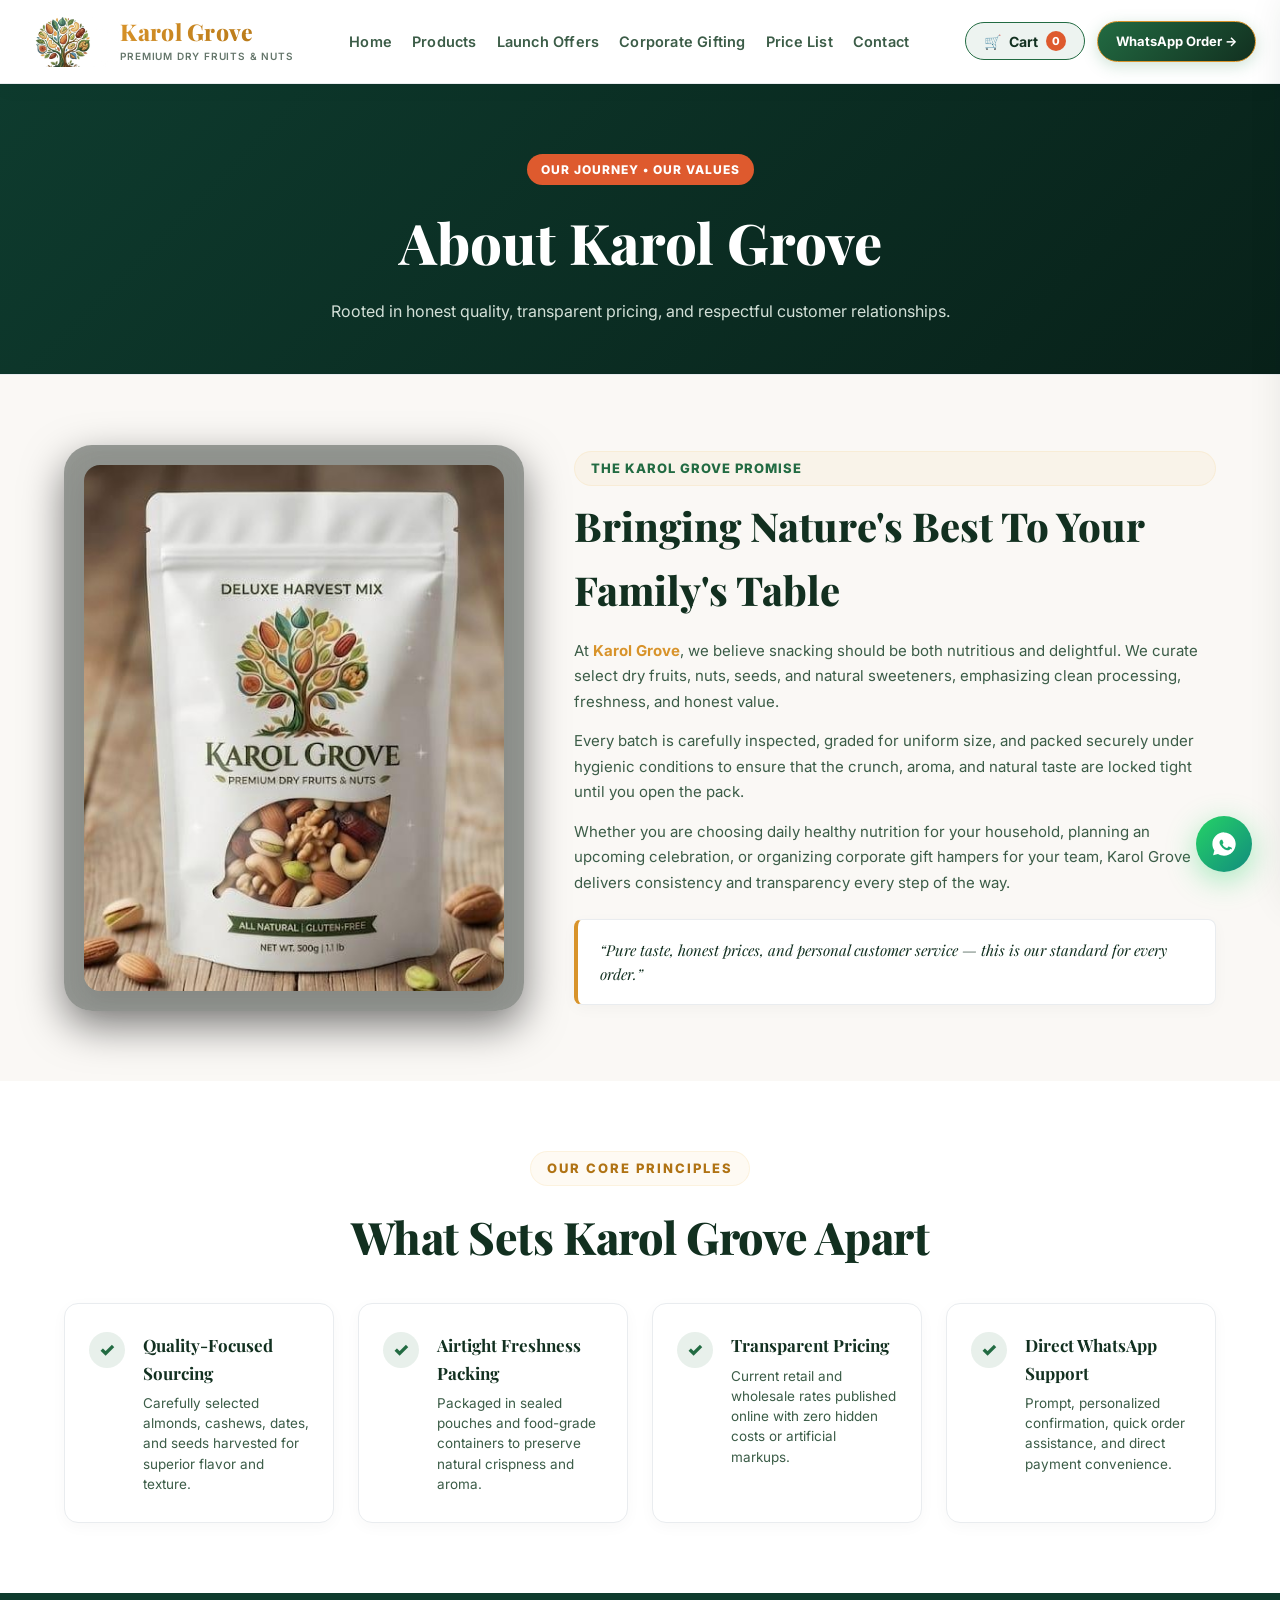
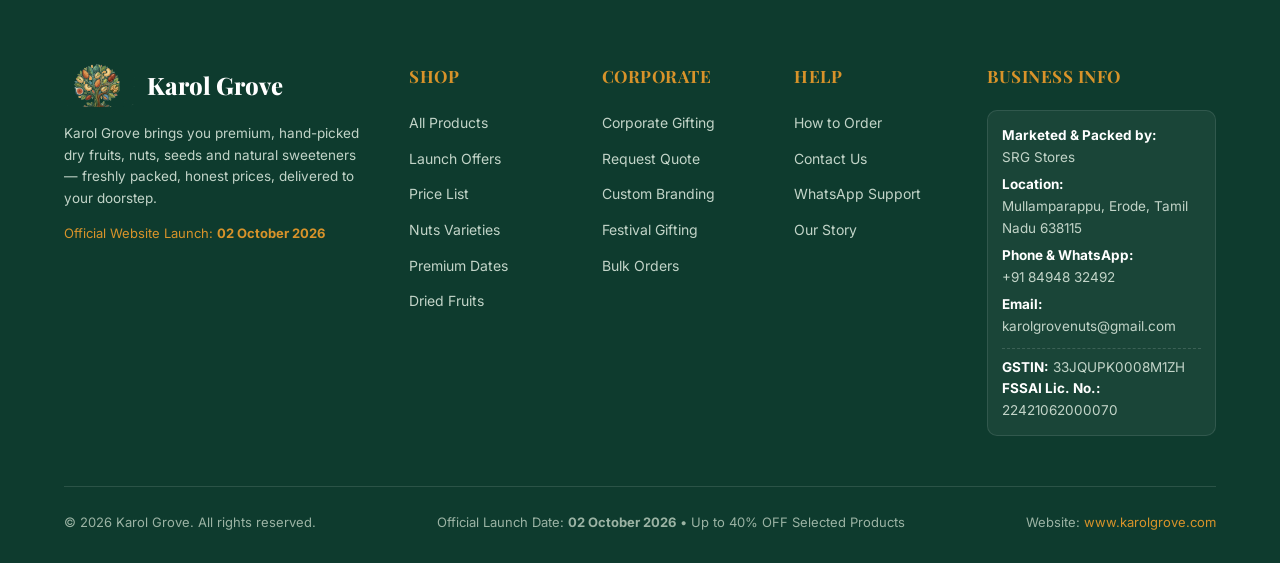
==== commit 26cc3714: "Add files via upload" ====
--- a/about.html
+++ b/about.html
@@ -9,9 +9,9 @@
 <link rel="preconnect" href="https://fonts.googleapis.com">
 <link rel="preconnect" href="https://fonts.gstatic.com" crossorigin>
 <link href="https://fonts.googleapis.com/css2?family=Outfit:wght@300;400;500;600;700;800;900&family=Playfair+Display:ital,wght@0,400;0,500;0,600;0,700;0,800;0,900;1,400;1,500;1,600&family=Inter:wght@300;400;500;600;700;800&display=swap" rel="stylesheet">
-<link rel="stylesheet" href="assets/style.css?v=20261002-v7">
+<link rel="stylesheet" href="assets/style.css?v=20261002-v8">
 <script src="assets/prices.js" defer></script>
-<script src="assets/main.js?v=20261002-v7" defer></script>
+<script src="assets/main.js?v=20261002-v8" defer></script>
 </head>
 <body>
 
--- a/assets/style.css
+++ b/assets/style.css
@@ -78,7 +78,7 @@
   position: relative;
 }
 
-/* Nut Drizzle VFX Canvas - Background Ambient Layer */
+/* Nut Drizzle VFX Canvas - Pure Background Ambient Layer */
 #vfx-canvas {
   position: fixed;
   top: 0;
@@ -86,8 +86,19 @@
   width: 100vw;
   height: 100vh;
   pointer-events: none;
-  z-index: 1; /* Background ambient layer: sits behind hero text, cards, buttons and headers */
+  z-index: 0; /* Pure background: strictly behind all images, videos, cards and text */
   display: block !important;
+}
+
+img,
+video,
+picture,
+.product-img-wrapper,
+.product-card,
+.glass-card,
+.tilt-card {
+  position: relative;
+  z-index: 2; /* Never allow drizzling particles over images, videos or product cards */
 }
 
 img {
@@ -4758,6 +4769,7 @@
 /* Launch Hero Rework — High Visibility Video Background */
 .hero-launch-wrapper {
   position: relative;
+  z-index: 2; /* Sits strictly in front of background canvas (z-index: 0) */
   min-height: 85vh;
   display: flex;
   align-items: center;
@@ -4776,7 +4788,7 @@
   height: 100%;
   object-fit: cover;
   opacity: 0.85; /* Clearly visible, vivid high definition video */
-  z-index: 0;
+  z-index: 1;
   filter: saturate(1.12) brightness(0.92);
 }
 
@@ -4788,7 +4800,7 @@
   height: 100%;
   /* Balanced cinematic vignette: keeps background video crisp & clear while ensuring gold/white copy pops */
   background: radial-gradient(circle at center, rgba(9, 38, 29, 0.38) 0%, rgba(5, 20, 15, 0.78) 100%);
-  z-index: 0;
+  z-index: 2;
   pointer-events: none;
 }
 
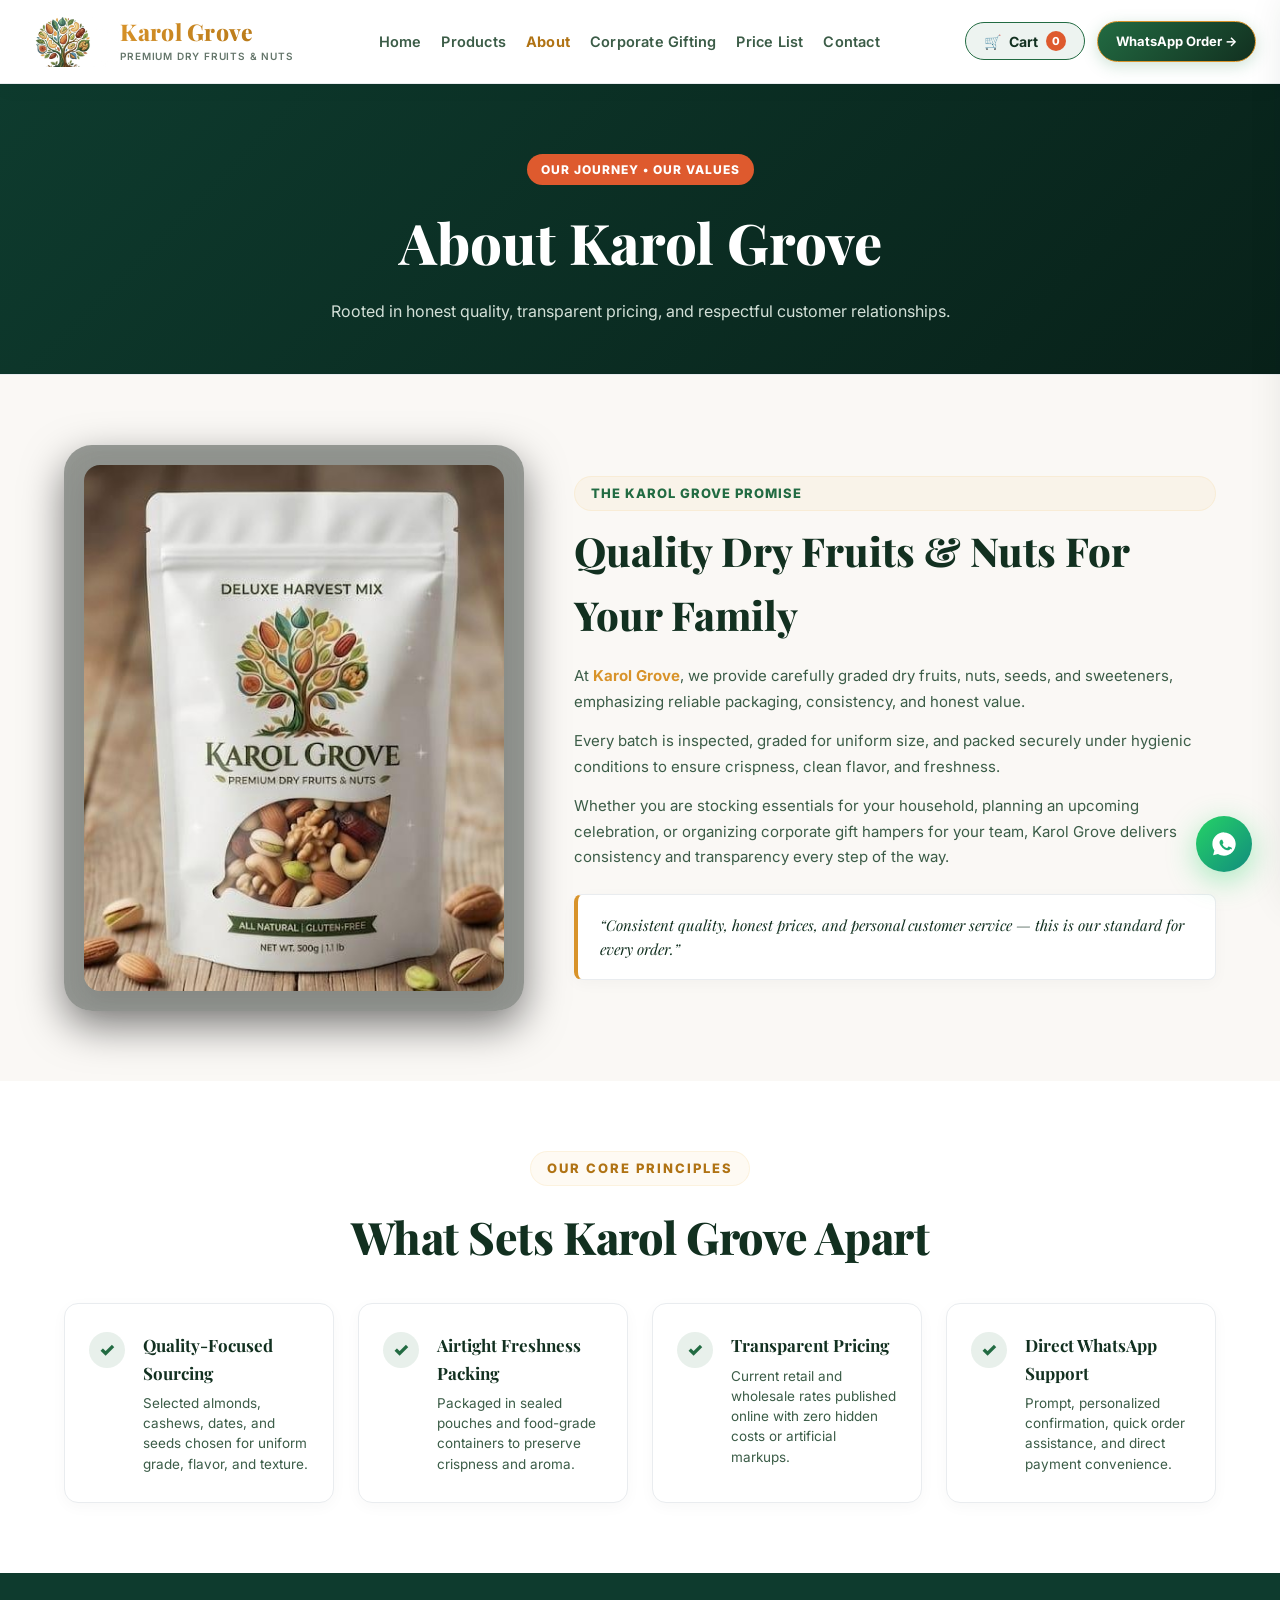
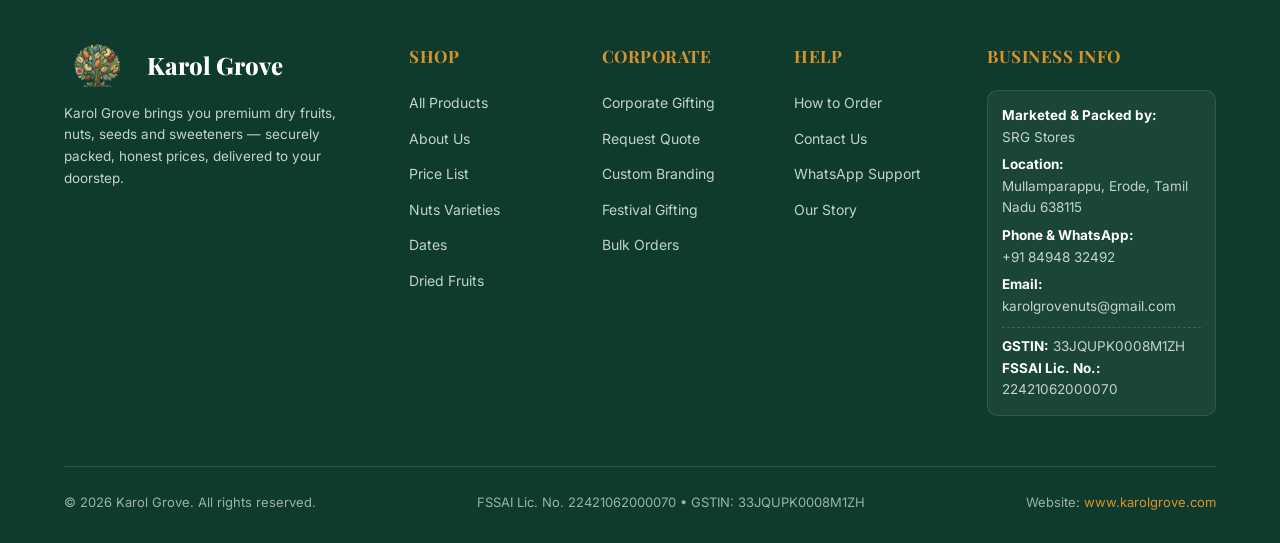
==== commit c1258aa0: "Add files via upload" ====
--- a/about.html
+++ b/about.html
@@ -29,7 +29,7 @@
     <nav class="main-nav">
       <a href="index.html">Home</a>
       <a href="products.html">Products</a>
-      <a href="index.html#launch-offers">Launch Offers</a>
+      <a href="about.html" style="color:var(--gold-deep); font-weight:700;">About</a>
       <a href="corporate-gifts.html">Corporate Gifting</a>
       <a href="pricelist.html">Price List</a>
       <a href="contact.html">Contact</a>
@@ -49,7 +49,7 @@
   <div class="mobile-nav" id="mobileNav">
     <a href="index.html">Home</a>
     <a href="products.html">Products</a>
-    <a href="index.html#launch-offers">Launch Offers</a>
+    <a href="about.html">About Us</a>
     <a href="corporate-gifts.html">Corporate Gifting</a>
     <a href="pricelist.html">Price List</a>
     <a href="contact.html">Contact</a>
@@ -73,19 +73,19 @@
     <div class="about-copy reveal" style="flex: 1.2; min-width: 300px;">
       <span class="eyebrow" style="color: var(--forest); font-weight: 800; text-transform: uppercase; font-size: 13px; letter-spacing: 1px; display: block; margin-bottom: 8px;">The Karol Grove Promise</span>
       <h2 style="font-family: var(--font-display); font-size: clamp(1.8rem, 3.5vw, 2.5rem); font-weight: 800; color: var(--forest-deep); margin-bottom: 16px;">
-        Bringing Nature's Best To Your Family's Table
+        Quality Dry Fruits &amp; Nuts For Your Family
       </h2>
       <p style="font-size: 15px; line-height: 1.7; color: var(--text-secondary); margin-bottom: 14px;">
-        At <strong>Karol Grove</strong>, we believe snacking should be both nutritious and delightful. We curate select dry fruits, nuts, seeds, and natural sweeteners, emphasizing clean processing, freshness, and honest value.
+        At <strong>Karol Grove</strong>, we provide carefully graded dry fruits, nuts, seeds, and sweeteners, emphasizing reliable packaging, consistency, and honest value.
       </p>
       <p style="font-size: 15px; line-height: 1.7; color: var(--text-secondary); margin-bottom: 14px;">
-        Every batch is carefully inspected, graded for uniform size, and packed securely under hygienic conditions to ensure that the crunch, aroma, and natural taste are locked tight until you open the pack.
+        Every batch is inspected, graded for uniform size, and packed securely under hygienic conditions to ensure crispness, clean flavor, and freshness.
       </p>
       <p style="font-size: 15px; line-height: 1.7; color: var(--text-secondary); margin-bottom: 20px;">
-        Whether you are choosing daily healthy nutrition for your household, planning an upcoming celebration, or organizing corporate gift hampers for your team, Karol Grove delivers consistency and transparency every step of the way.
+        Whether you are stocking essentials for your household, planning an upcoming celebration, or organizing corporate gift hampers for your team, Karol Grove delivers consistency and transparency every step of the way.
       </p>
       <blockquote style="background: #fff; border-left: 4px solid var(--gold); padding: 18px 22px; border-radius: 8px; font-style: italic; color: var(--forest-deep); font-size: 15px; box-shadow: 0 4px 15px rgba(0,0,0,0.03);">
-        “Pure taste, honest prices, and personal customer service — this is our standard for every order.”
+        “Consistent quality, honest prices, and personal customer service — this is our standard for every order.”
       </blockquote>
     </div>
   </div>
@@ -105,7 +105,7 @@
         <div class="trust-check-badge">✓</div>
         <div>
           <h4>Quality-Focused Sourcing</h4>
-          <p>Carefully selected almonds, cashews, dates, and seeds harvested for superior flavor and texture.</p>
+          <p>Selected almonds, cashews, dates, and seeds chosen for uniform grade, flavor, and texture.</p>
         </div>
       </div>
 
@@ -113,7 +113,7 @@
         <div class="trust-check-badge">✓</div>
         <div>
           <h4>Airtight Freshness Packing</h4>
-          <p>Packaged in sealed pouches and food-grade containers to preserve natural crispness and aroma.</p>
+          <p>Packaged in sealed pouches and food-grade containers to preserve crispness and aroma.</p>
         </div>
       </div>
 
@@ -147,8 +147,7 @@
           <img src="assets/karol-grove-icon.png" alt="Karol Grove" style="height: 44px; width: auto;">
           <span style="font-family: var(--font-display); font-size: 24px; font-weight: 800; color: #FFFFFF;">Karol Grove</span>
         </div>
-        <p>Karol Grove brings you premium, hand-picked dry fruits, nuts, seeds and natural sweeteners — freshly packed, honest prices, delivered to your doorstep.</p>
-        <p style="margin-top: 14px; font-size: 13px; color: var(--gold);">Official Website Launch: <strong>02 October 2026</strong></p>
+        <p>Karol Grove brings you premium dry fruits, nuts, seeds and sweeteners — securely packed, honest prices, delivered to your doorstep.</p>
       </div>
 
       <!-- 2. Shop -->
@@ -156,10 +155,10 @@
         <h4>SHOP</h4>
         <ul>
           <li><a href="products.html">All Products</a></li>
-          <li><a href="index.html#launch-offers">Launch Offers</a></li>
+          <li><a href="about.html">About Us</a></li>
           <li><a href="pricelist.html">Price List</a></li>
           <li><a href="products.html#nuts">Nuts Varieties</a></li>
-          <li><a href="products.html#dates">Premium Dates</a></li>
+          <li><a href="products.html#dates">Dates</a></li>
           <li><a href="products.html#dried-fruits">Dried Fruits</a></li>
         </ul>
       </div>
@@ -206,7 +205,7 @@
     <!-- Bottom Bar -->
     <div class="footer-v2-bottom">
       <div>&copy; 2026 Karol Grove. All rights reserved.</div>
-      <div>Official Launch Date: <strong>02 October 2026</strong> &bull; Up to 40% OFF Selected Products</div>
+      <div>FSSAI Lic. No. 22421062000070 &bull; GSTIN: 33JQUPK0008M1ZH</div>
       <div>Website: <a href="https://www.karolgrove.com">www.karolgrove.com</a></div>
     </div>
   </div>
--- a/assets/style.css
+++ b/assets/style.css
@@ -1,6 +1,6 @@
 /* ==========================================================================
    KAROL GROVE — Premium Dry Fruits & Nuts
-   Design System: Rich Dark-Forest, Glowing Organic, VFX-Responsive
+   Design System: Rich Dark-Forest, Glowing Natural, VFX-Responsive
    ========================================================================== */
 
 @import url('https://fonts.googleapis.com/css2?family=Outfit:wght@300;400;500;600;700;800;900&family=Playfair+Display:ital,wght@0,400;0,500;0,600;0,700;0,800;0,900;1,400;1,500;1,600&family=Inter:wght@300;400;500;600;700;800&display=swap');
@@ -5585,3 +5585,148 @@
   }
 }
 
+/* ==========================================================================
+   MODERN PRICE LIST & MOBILE UX STYLES
+   ========================================================================== */
+.cat-pill {
+  background: #FFFFFF;
+  border: 1.5px solid rgba(14, 59, 46, 0.15);
+  color: var(--forest);
+  padding: 8px 18px;
+  border-radius: 25px;
+  font-family: var(--font-body);
+  font-size: 13.5px;
+  font-weight: 700;
+  cursor: pointer;
+  transition: all 0.2s cubic-bezier(0.16, 1, 0.3, 1);
+  box-shadow: 0 2px 6px rgba(0,0,0,0.02);
+}
+
+.cat-pill:hover {
+  background: rgba(14, 59, 46, 0.05);
+  border-color: var(--forest);
+  transform: translateY(-1px);
+}
+
+.cat-pill.active {
+  background: var(--forest);
+  color: #FFFFFF;
+  border-color: var(--forest);
+  box-shadow: 0 4px 12px rgba(14, 59, 46, 0.25);
+}
+
+.modern-pricelist-table {
+  width: 100%;
+  border-collapse: separate;
+  border-spacing: 0;
+  background: #FFFFFF;
+  border-radius: 14px;
+  overflow: hidden;
+  box-shadow: 0 4px 25px rgba(0, 0, 0, 0.04);
+  border: 1px solid rgba(0, 0, 0, 0.06);
+}
+
+.modern-pricelist-table thead th {
+  background: #0E3B2E;
+  color: #FFFFFF;
+  font-family: var(--font-body);
+  font-size: 12.5px;
+  font-weight: 800;
+  text-transform: uppercase;
+  letter-spacing: 1px;
+  padding: 16px 20px;
+  border: none;
+}
+
+.modern-pricelist-table tbody tr {
+  border-bottom: 1px solid rgba(0, 0, 0, 0.05);
+  transition: background 0.15s ease;
+}
+
+.modern-pricelist-table tbody tr:hover {
+  background: #FAF8F5;
+}
+
+.modern-pricelist-table tbody td {
+  padding: 14px 20px;
+  vertical-align: middle;
+  border-bottom: 1px solid rgba(0, 0, 0, 0.04);
+}
+
+.modern-pricelist-table tbody tr:last-child td {
+  border-bottom: none;
+}
+
+.add-cart-btn-v2:hover {
+  background: var(--forest-deep) !important;
+  transform: translateY(-1px);
+  box-shadow: 0 4px 10px rgba(14, 59, 46, 0.2);
+}
+
+/* Mobile Responsive Table UX */
+@media (max-width: 768px) {
+  .modern-pricelist-table thead {
+    display: none; /* Hide standard headers on small screens */
+  }
+
+  .modern-pricelist-table, 
+  .modern-pricelist-table tbody, 
+  .modern-pricelist-table tr, 
+  .modern-pricelist-table td {
+    display: block;
+    width: 100% !important;
+  }
+
+  .modern-pricelist-table tbody tr {
+    margin-bottom: 16px;
+    background: #FFFFFF;
+    border: 1px solid rgba(0, 0, 0, 0.08);
+    border-radius: 12px;
+    padding: 14px 16px;
+    box-shadow: 0 2px 10px rgba(0, 0, 0, 0.03);
+  }
+
+  .modern-pricelist-table tbody td {
+    padding: 6px 0;
+    border: none;
+    text-align: left !important;
+    display: flex;
+    justify-content: space-between;
+    align-items: center;
+  }
+
+  .modern-pricelist-table tbody td.col-product {
+    padding-bottom: 10px;
+    margin-bottom: 8px;
+    border-bottom: 1px dashed rgba(0, 0, 0, 0.08);
+  }
+
+  .modern-pricelist-table tbody td::before {
+    content: attr(data-label);
+    font-size: 11px;
+    font-weight: 800;
+    color: var(--text-muted);
+    text-transform: uppercase;
+    letter-spacing: 0.5px;
+  }
+
+  .modern-pricelist-table tbody td.col-product::before {
+    display: none;
+  }
+
+  .modern-pricelist-table tbody td.col-action {
+    margin-top: 10px;
+    padding-top: 10px;
+    border-top: 1px dashed rgba(0, 0, 0, 0.08);
+    justify-content: flex-end;
+  }
+
+  .modern-pricelist-table tbody td.col-action .add-cart-btn-v2 {
+    width: 100%;
+    justify-content: center;
+    padding: 10px;
+    font-size: 14px;
+  }
+}
+
+
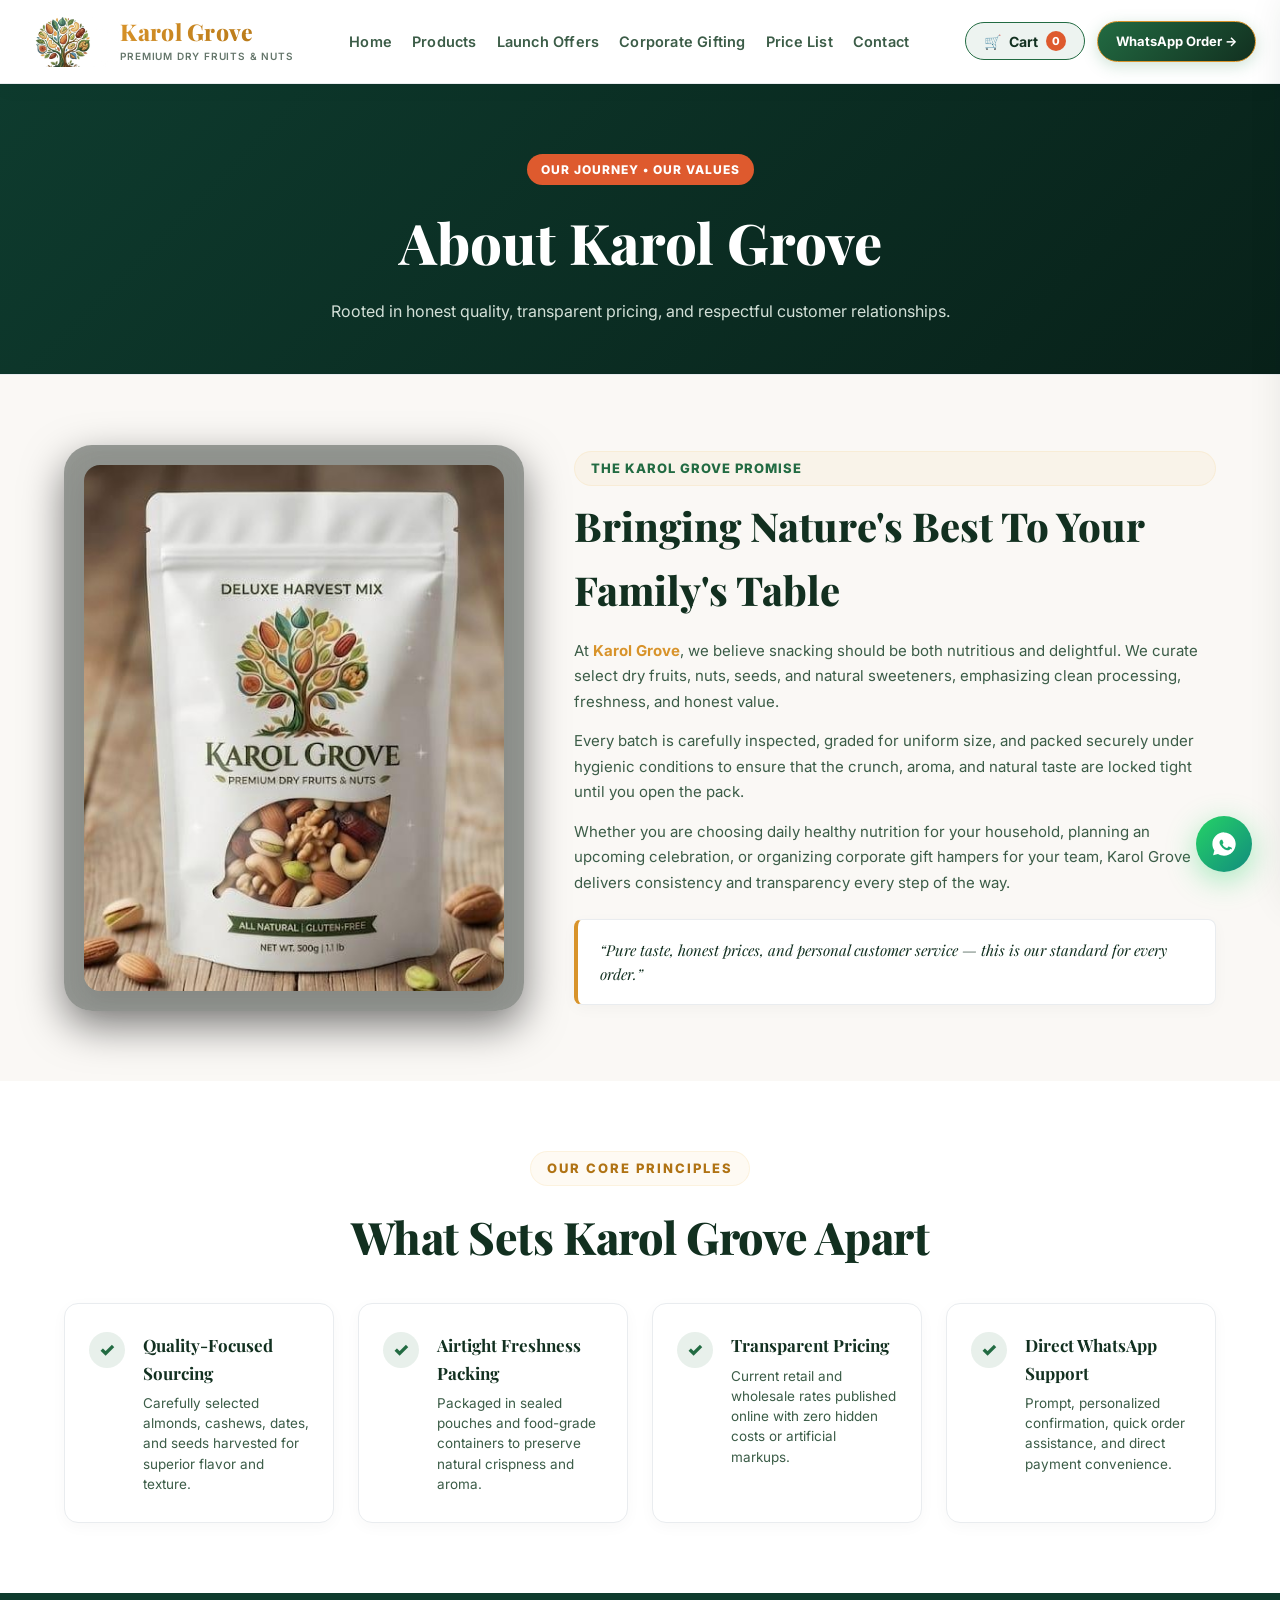
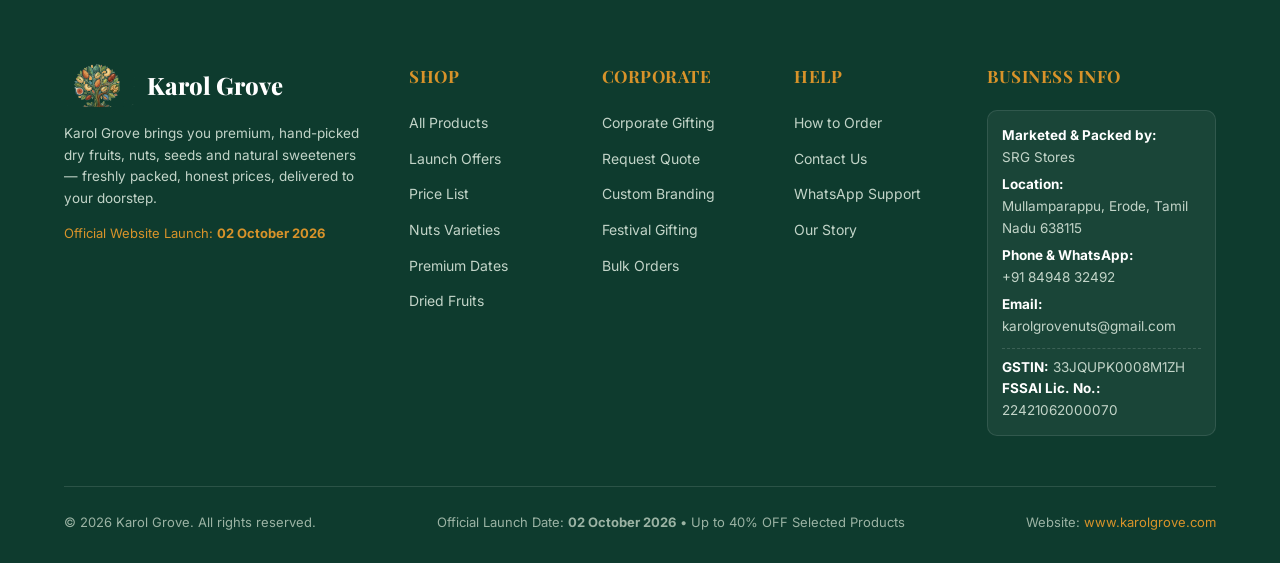
==== commit b346a4da: "Add files via upload" ====
--- a/about.html
+++ b/about.html
@@ -9,13 +9,11 @@
 <link rel="preconnect" href="https://fonts.googleapis.com">
 <link rel="preconnect" href="https://fonts.gstatic.com" crossorigin>
 <link href="https://fonts.googleapis.com/css2?family=Outfit:wght@300;400;500;600;700;800;900&family=Playfair+Display:ital,wght@0,400;0,500;0,600;0,700;0,800;0,900;1,400;1,500;1,600&family=Inter:wght@300;400;500;600;700;800&display=swap" rel="stylesheet">
-<link rel="stylesheet" href="assets/style.css?v=20261002-v8">
+<link rel="stylesheet" href="assets/style.css?v=20261002-v3">
 <script src="assets/prices.js" defer></script>
-<script src="assets/main.js?v=20261002-v8" defer></script>
+<script src="assets/main.js?v=20261002-v3" defer></script>
 </head>
 <body>
-
-<canvas id="vfx-canvas"></canvas>
 
 <header class="site-header">
   <div class="header-inner">
@@ -29,7 +27,7 @@
     <nav class="main-nav">
       <a href="index.html">Home</a>
       <a href="products.html">Products</a>
-      <a href="about.html" style="color:var(--gold-deep); font-weight:700;">About</a>
+      <a href="index.html#launch-offers">Launch Offers</a>
       <a href="corporate-gifts.html">Corporate Gifting</a>
       <a href="pricelist.html">Price List</a>
       <a href="contact.html">Contact</a>
@@ -49,7 +47,7 @@
   <div class="mobile-nav" id="mobileNav">
     <a href="index.html">Home</a>
     <a href="products.html">Products</a>
-    <a href="about.html">About Us</a>
+    <a href="index.html#launch-offers">Launch Offers</a>
     <a href="corporate-gifts.html">Corporate Gifting</a>
     <a href="pricelist.html">Price List</a>
     <a href="contact.html">Contact</a>
@@ -73,19 +71,19 @@
     <div class="about-copy reveal" style="flex: 1.2; min-width: 300px;">
       <span class="eyebrow" style="color: var(--forest); font-weight: 800; text-transform: uppercase; font-size: 13px; letter-spacing: 1px; display: block; margin-bottom: 8px;">The Karol Grove Promise</span>
       <h2 style="font-family: var(--font-display); font-size: clamp(1.8rem, 3.5vw, 2.5rem); font-weight: 800; color: var(--forest-deep); margin-bottom: 16px;">
-        Quality Dry Fruits &amp; Nuts For Your Family
+        Bringing Nature's Best To Your Family's Table
       </h2>
       <p style="font-size: 15px; line-height: 1.7; color: var(--text-secondary); margin-bottom: 14px;">
-        At <strong>Karol Grove</strong>, we provide carefully graded dry fruits, nuts, seeds, and sweeteners, emphasizing reliable packaging, consistency, and honest value.
+        At <strong>Karol Grove</strong>, we believe snacking should be both nutritious and delightful. We curate select dry fruits, nuts, seeds, and natural sweeteners, emphasizing clean processing, freshness, and honest value.
       </p>
       <p style="font-size: 15px; line-height: 1.7; color: var(--text-secondary); margin-bottom: 14px;">
-        Every batch is inspected, graded for uniform size, and packed securely under hygienic conditions to ensure crispness, clean flavor, and freshness.
+        Every batch is carefully inspected, graded for uniform size, and packed securely under hygienic conditions to ensure that the crunch, aroma, and natural taste are locked tight until you open the pack.
       </p>
       <p style="font-size: 15px; line-height: 1.7; color: var(--text-secondary); margin-bottom: 20px;">
-        Whether you are stocking essentials for your household, planning an upcoming celebration, or organizing corporate gift hampers for your team, Karol Grove delivers consistency and transparency every step of the way.
+        Whether you are choosing daily healthy nutrition for your household, planning an upcoming celebration, or organizing corporate gift hampers for your team, Karol Grove delivers consistency and transparency every step of the way.
       </p>
       <blockquote style="background: #fff; border-left: 4px solid var(--gold); padding: 18px 22px; border-radius: 8px; font-style: italic; color: var(--forest-deep); font-size: 15px; box-shadow: 0 4px 15px rgba(0,0,0,0.03);">
-        “Consistent quality, honest prices, and personal customer service — this is our standard for every order.”
+        “Pure taste, honest prices, and personal customer service — this is our standard for every order.”
       </blockquote>
     </div>
   </div>
@@ -105,7 +103,7 @@
         <div class="trust-check-badge">✓</div>
         <div>
           <h4>Quality-Focused Sourcing</h4>
-          <p>Selected almonds, cashews, dates, and seeds chosen for uniform grade, flavor, and texture.</p>
+          <p>Carefully selected almonds, cashews, dates, and seeds harvested for superior flavor and texture.</p>
         </div>
       </div>
 
@@ -113,7 +111,7 @@
         <div class="trust-check-badge">✓</div>
         <div>
           <h4>Airtight Freshness Packing</h4>
-          <p>Packaged in sealed pouches and food-grade containers to preserve crispness and aroma.</p>
+          <p>Packaged in sealed pouches and food-grade containers to preserve natural crispness and aroma.</p>
         </div>
       </div>
 
@@ -147,7 +145,8 @@
           <img src="assets/karol-grove-icon.png" alt="Karol Grove" style="height: 44px; width: auto;">
           <span style="font-family: var(--font-display); font-size: 24px; font-weight: 800; color: #FFFFFF;">Karol Grove</span>
         </div>
-        <p>Karol Grove brings you premium dry fruits, nuts, seeds and sweeteners — securely packed, honest prices, delivered to your doorstep.</p>
+        <p>Karol Grove brings you premium, hand-picked dry fruits, nuts, seeds and natural sweeteners — freshly packed, honest prices, delivered to your doorstep.</p>
+        <p style="margin-top: 14px; font-size: 13px; color: var(--gold);">Official Website Launch: <strong>02 October 2026</strong></p>
       </div>
 
       <!-- 2. Shop -->
@@ -155,10 +154,10 @@
         <h4>SHOP</h4>
         <ul>
           <li><a href="products.html">All Products</a></li>
-          <li><a href="about.html">About Us</a></li>
+          <li><a href="index.html#launch-offers">Launch Offers</a></li>
           <li><a href="pricelist.html">Price List</a></li>
           <li><a href="products.html#nuts">Nuts Varieties</a></li>
-          <li><a href="products.html#dates">Dates</a></li>
+          <li><a href="products.html#dates">Premium Dates</a></li>
           <li><a href="products.html#dried-fruits">Dried Fruits</a></li>
         </ul>
       </div>
@@ -205,7 +204,7 @@
     <!-- Bottom Bar -->
     <div class="footer-v2-bottom">
       <div>&copy; 2026 Karol Grove. All rights reserved.</div>
-      <div>FSSAI Lic. No. 22421062000070 &bull; GSTIN: 33JQUPK0008M1ZH</div>
+      <div>Official Launch Date: <strong>02 October 2026</strong> &bull; Up to 40% OFF Selected Products</div>
       <div>Website: <a href="https://www.karolgrove.com">www.karolgrove.com</a></div>
     </div>
   </div>
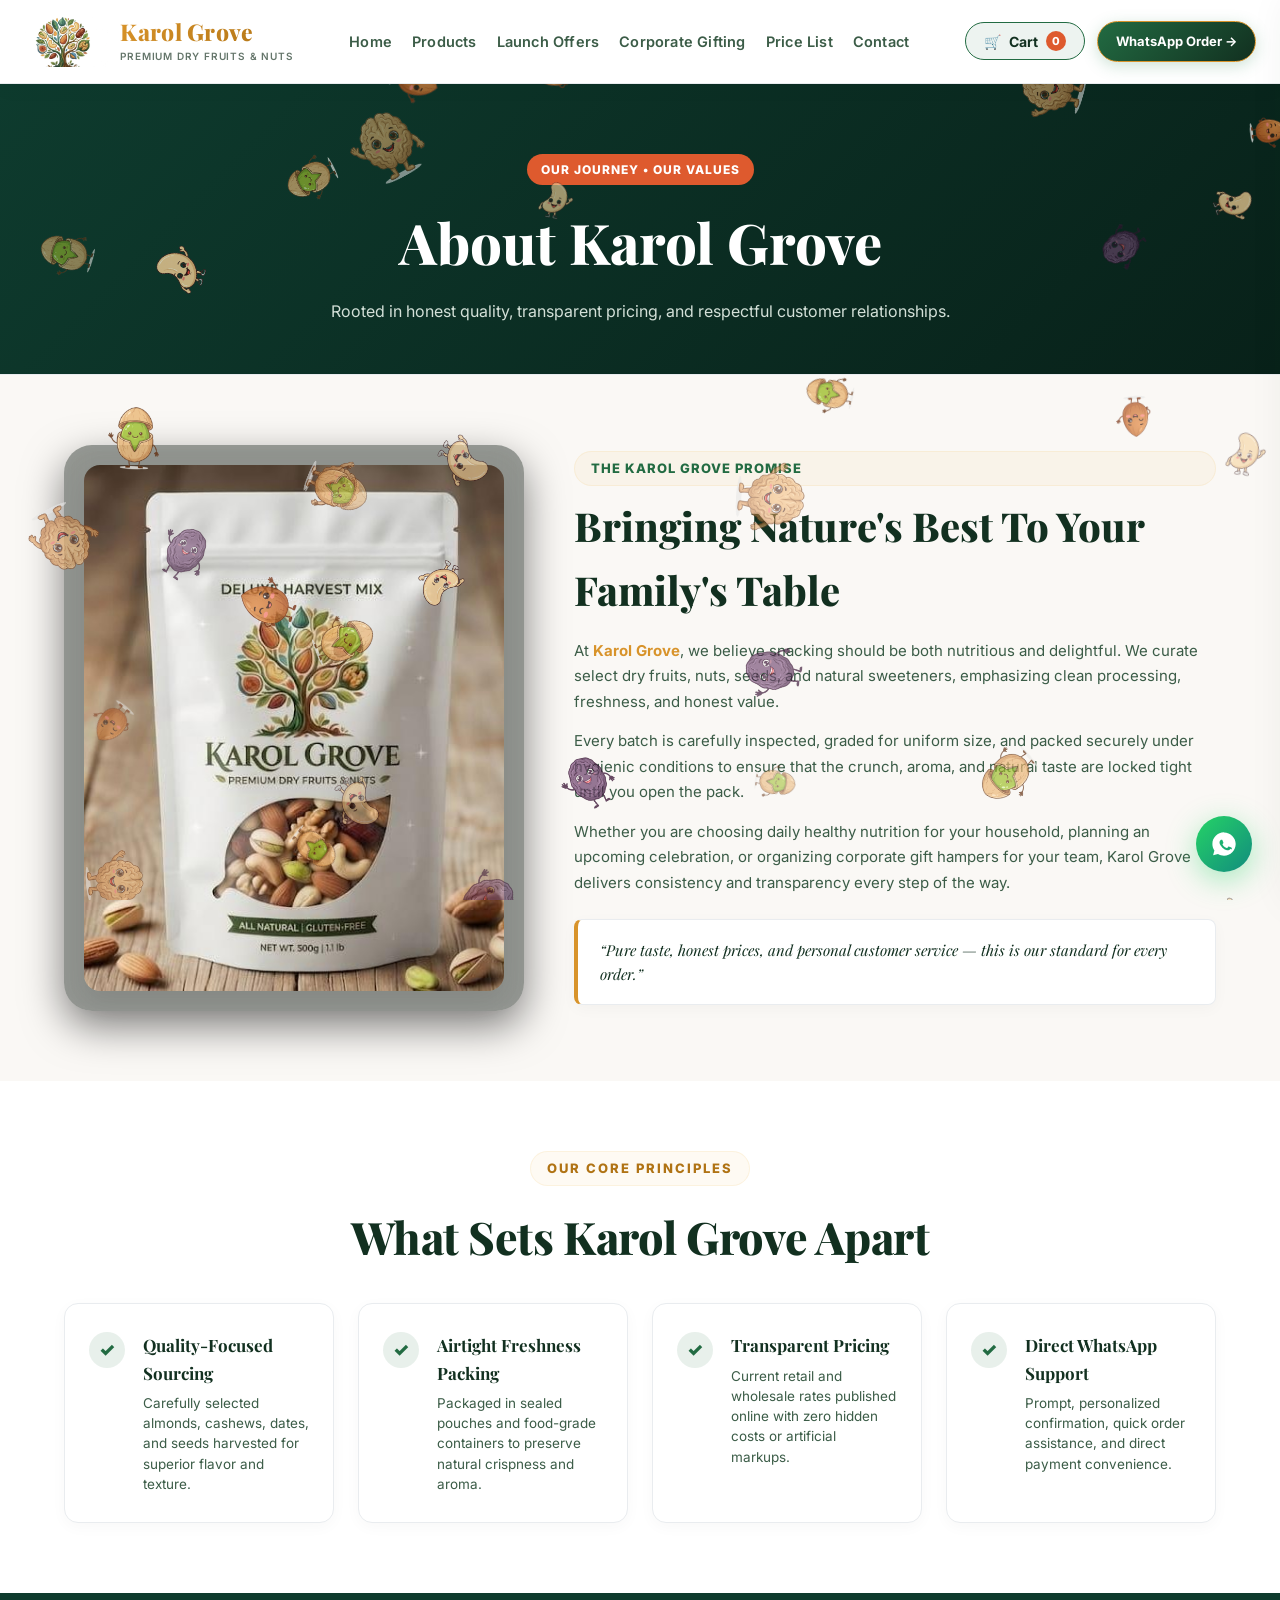
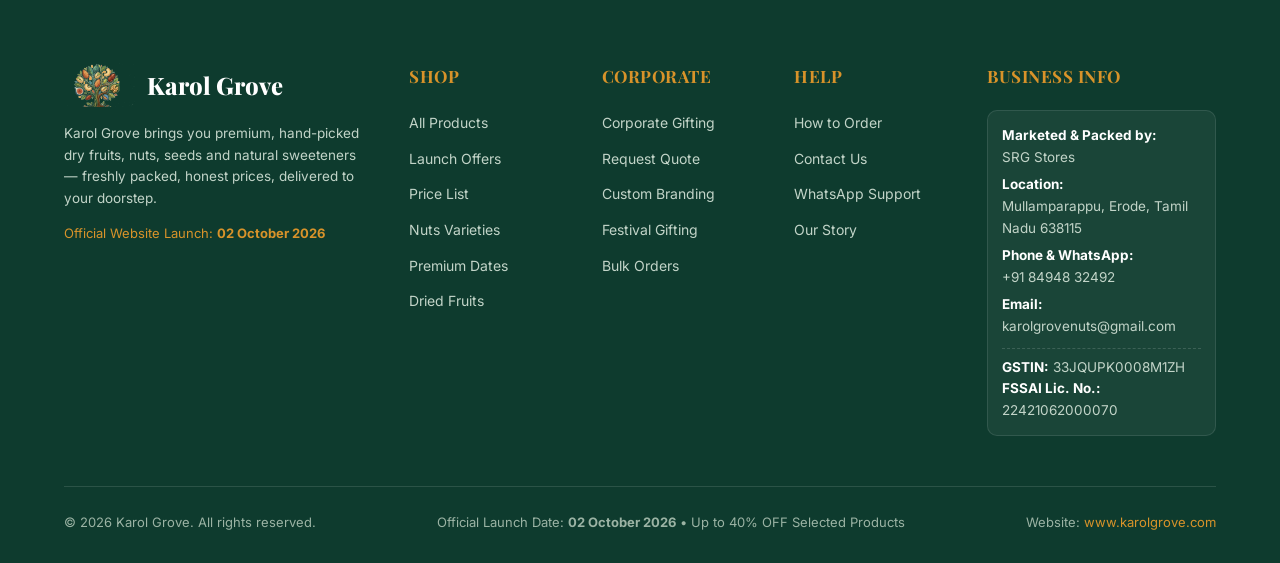
==== commit e2eb9b70: "Add files via upload" ====
--- a/about.html
+++ b/about.html
@@ -9,11 +9,13 @@
 <link rel="preconnect" href="https://fonts.googleapis.com">
 <link rel="preconnect" href="https://fonts.gstatic.com" crossorigin>
 <link href="https://fonts.googleapis.com/css2?family=Outfit:wght@300;400;500;600;700;800;900&family=Playfair+Display:ital,wght@0,400;0,500;0,600;0,700;0,800;0,900;1,400;1,500;1,600&family=Inter:wght@300;400;500;600;700;800&display=swap" rel="stylesheet">
-<link rel="stylesheet" href="assets/style.css?v=20261002-v3">
+<link rel="stylesheet" href="assets/style.css?v=20261002-v10">
 <script src="assets/prices.js" defer></script>
-<script src="assets/main.js?v=20261002-v3" defer></script>
+<script src="assets/main.js?v=20261002-v11" defer></script>
 </head>
 <body>
+
+<canvas id="vfx-canvas"></canvas>
 
 <header class="site-header">
   <div class="header-inner">
--- a/assets/style.css
+++ b/assets/style.css
@@ -1,6 +1,6 @@
 /* ==========================================================================
    KAROL GROVE — Premium Dry Fruits & Nuts
-   Design System: Rich Dark-Forest, Glowing Natural, VFX-Responsive
+   Design System: Rich Dark-Forest, Glowing Organic, VFX-Responsive
    ========================================================================== */
 
 @import url('https://fonts.googleapis.com/css2?family=Outfit:wght@300;400;500;600;700;800;900&family=Playfair+Display:ital,wght@0,400;0,500;0,600;0,700;0,800;0,900;1,400;1,500;1,600&family=Inter:wght@300;400;500;600;700;800&display=swap');
@@ -78,7 +78,8 @@
   position: relative;
 }
 
-/* Nut Drizzle VFX Canvas - Pure Background Ambient Layer */
+/* Background Ambient Glows REMOVED for clean corporate look */
+
 #vfx-canvas {
   position: fixed;
   top: 0;
@@ -86,19 +87,8 @@
   width: 100vw;
   height: 100vh;
   pointer-events: none;
-  z-index: 0; /* Pure background: strictly behind all images, videos, cards and text */
-  display: block !important;
-}
-
-img,
-video,
-picture,
-.product-img-wrapper,
-.product-card,
-.glass-card,
-.tilt-card {
-  position: relative;
-  z-index: 2; /* Never allow drizzling particles over images, videos or product cards */
+  z-index: 90;
+  opacity: 0.92;
 }
 
 img {
@@ -684,11 +674,11 @@
    Feature Strip & Sections
    ========================================================================== */
 .feature-strip {
-  position: relative;
-  z-index: 10;
   border-top: 1px solid var(--border-light);
   border-bottom: 1px solid var(--border-light);
-  background: #FFFFFF;
+  background: rgba(255, 255, 255, 0.55);
+  backdrop-filter: blur(10px);
+  -webkit-backdrop-filter: blur(10px);
   padding: 36px 0;
 }
 
@@ -1692,40 +1682,29 @@
 /* ==========================================================================
    Contact Page Styles
    ========================================================================== */
-.contact-section {
-  padding: 60px 0 90px;
-  background: #FAF8F5;
-}
-
 .contact-grid {
   display: grid;
-  grid-template-columns: 1.15fr 1fr;
-  gap: 36px;
+  grid-template-columns: 1fr 1.05fr;
+  gap: 40px;
   align-items: start;
 }
 
 .contact-form-card {
-  background: #ffffff;
-  padding: 38px;
-  border-radius: 16px;
-  border: 1.5px solid var(--border-light);
-  box-shadow: 0 6px 25px rgba(0, 0, 0, 0.04);
   position: relative;
   overflow: hidden;
 }
 
 .contact-form-card h3 {
   font-family: var(--font-display);
-  font-size: 24px;
+  font-size: 22px;
   font-weight: 800;
-  color: var(--forest-deep);
-  margin-bottom: 20px;
+  margin-bottom: 24px;
 }
 
 .contact-form {
   display: flex;
   flex-direction: column;
-  gap: 18px;
+  gap: 20px;
 }
 
 .form-group {
@@ -1734,211 +1713,120 @@
 }
 
 .contact-form label {
-  font-size: 13.5px;
+  font-size: 12.5px;
   font-weight: 700;
-  color: var(--text-primary);
-  margin-bottom: 6px;
+  text-transform: uppercase;
+  letter-spacing: 0.05em;
+  color: var(--text-secondary);
+  margin-bottom: 8px;
 }
 
 .contact-form input,
 .contact-form textarea {
   width: 100%;
-  padding: 13px 16px;
-  border-radius: 10px;
-  background: #ffffff;
+  padding: 14px 16px;
+  border-radius: 12px;
+  background: rgba(255, 255, 255, 0.8);
   border: 1.5px solid var(--border-light);
   color: var(--text-primary);
   font-family: var(--font-body);
-  font-size: 15px;
+  font-size: 14px;
   outline: none;
   transition: var(--transition-smooth);
-  box-sizing: border-box;
 }
 
 .contact-form input::placeholder,
 .contact-form textarea::placeholder {
-  color: rgba(18, 48, 32, 0.45);
+  color: rgba(18, 48, 32, 0.5);
 }
 
 .contact-form input:focus,
 .contact-form textarea:focus {
   border-color: var(--gold);
-  box-shadow: 0 0 0 3px rgba(216, 147, 42, 0.15);
+  box-shadow: 0 0 15px rgba(216, 147, 42, 0.1);
   background: #ffffff;
 }
 
 .contact-form textarea {
-  min-height: 120px;
+  min-height: 140px;
   resize: vertical;
 }
 
-.contact-info-column {
-  display: flex;
-  flex-direction: column;
-  gap: 20px;
-}
-
 .contact-info-card {
-  background: #ffffff;
-  padding: 34px;
-  border-radius: 16px;
-  border: 1.5px solid var(--border-light);
-  box-shadow: 0 6px 25px rgba(0, 0, 0, 0.04);
+  background: linear-gradient(135deg, var(--forest-deep) 0%, #0c2417 100%); /* Stays deep premium dark forest */
+  border: 1px solid var(--border-glow);
+  box-shadow: 0 15px 45px rgba(18, 48, 32, 0.1);
+}
+
+.contact-info-card:hover {
+  background: linear-gradient(135deg, var(--forest-deep) 0%, #0c2417 100%) !important;
+  border-color: var(--border-glow);
+  box-shadow: 0 15px 45px rgba(18, 48, 32, 0.15);
 }
 
 .contact-info-card h3 {
-  color: var(--forest-deep);
+  color: #ffffff; /* Make contact heading visible on dark background */
   font-family: var(--font-display);
   font-size: 22px;
   font-weight: 800;
-  margin-bottom: 22px;
-}
-
-.contact-info-row {
-  display: flex;
-  gap: 14px;
-  margin-bottom: 20px;
+  margin-bottom: 28px;
+}
+
+.info-row {
+  display: flex;
+  gap: 16px;
+  margin-bottom: 24px;
   align-items: flex-start;
 }
 
-.contact-info-row .contact-ico {
-  font-size: 22px;
-  line-height: 1;
+.info-row .ico {
+  width: 40px;
+  height: 40px;
+  border-radius: 50%;
+  background: rgba(255, 255, 255, 0.08);
+  border: 1px solid rgba(255, 255, 255, 0.15);
+  display: flex;
+  align-items: center;
+  justify-content: center;
+  font-size: 18px;
   flex-shrink: 0;
-  margin-top: 2px;
-}
-
-.contact-info-row .contact-label {
-  font-size: 11.5px;
-  font-weight: 800;
+}
+
+.contact-info-card .info-row:nth-of-type(1) .ico { color: #f2c265 !important; }
+.contact-info-card .info-row:nth-of-type(2) .ico { color: #f0916a !important; }
+.contact-info-card .info-row:nth-of-type(3) .ico { color: #52b788 !important; }
+
+.info-row .label-small {
+  font-size: 11px;
+  font-weight: 700;
   text-transform: uppercase;
-  color: var(--text-muted);
-  letter-spacing: 0.5px;
+  letter-spacing: 0.05em;
+  color: #a3b8ad;
   margin-bottom: 2px;
 }
 
-.contact-info-row .contact-value {
-  font-size: 14.5px;
-  color: var(--text-primary);
+.info-row .value {
+  font-size: 15px;
+  color: #ffffff;
   font-weight: 600;
-  word-break: break-word;
-}
-
-.contact-info-row .contact-value a {
-  color: var(--forest);
-  font-weight: 700;
-}
-
-.contact-info-row .contact-value a:hover {
-  color: var(--gold-deep);
-}
-
-.contact-info-meta {
-  padding-top: 18px;
-  border-top: 1px dashed var(--border-light);
-  font-size: 12.5px;
-  line-height: 1.6;
-  color: var(--text-muted);
-}
-
-.contact-quick-wa-box {
-  background: #25D366;
-  color: #ffffff;
-  padding: 20px 24px;
-  border-radius: 14px;
-  display: flex;
-  align-items: center;
-  justify-content: space-between;
-  gap: 16px;
-  box-shadow: 0 6px 20px rgba(37, 211, 102, 0.25);
-}
-
-.contact-quick-wa-text strong {
+}
+
+.info-row .value a:hover {
+  color: var(--gold);
+}
+
+.map-frame {
+  margin-top: 24px;
+  border-radius: 16px;
+  overflow: hidden;
+  border: 1.5px solid var(--border-light);
+}
+
+.map-frame iframe {
+  width: 100%;
+  height: 230px;
+  border: 0;
   display: block;
-  font-size: 15px;
-  margin-bottom: 2px;
-}
-
-.contact-quick-wa-text span {
-  font-size: 13px;
-  opacity: 0.95;
-}
-
-.contact-quick-wa-btn {
-  background: #ffffff;
-  color: #123020;
-  font-weight: 800;
-  font-size: 13px;
-  padding: 10px 18px;
-  border-radius: 20px;
-  text-transform: uppercase;
-  letter-spacing: 0.5px;
-  white-space: nowrap;
-  flex-shrink: 0;
-  transition: all 0.3s ease;
-  display: inline-flex;
-  align-items: center;
-  gap: 6px;
-}
-
-.contact-quick-wa-btn:hover {
-  background: #f0fdf4;
-  transform: translateY(-2px);
-  box-shadow: 0 4px 12px rgba(0, 0, 0, 0.15);
-}
-
-@media (max-width: 900px) {
-  .contact-grid {
-    grid-template-columns: 1fr !important;
-    gap: 28px !important;
-  }
-  .contact-section {
-    padding: 40px 0 60px !important;
-  }
-  .contact-form-card,
-  .contact-info-card {
-    padding: 28px 22px !important;
-  }
-}
-
-@media (max-width: 600px) {
-  .contact-section {
-    padding: 28px 0 50px !important;
-  }
-  .contact-grid {
-    gap: 20px !important;
-  }
-  .contact-form-card,
-  .contact-info-card {
-    padding: 20px 16px !important;
-    border-radius: 14px !important;
-  }
-  .contact-form-card h3,
-  .contact-info-card h3 {
-    font-size: 20px !important;
-    margin-bottom: 16px !important;
-  }
-  .contact-form input,
-  .contact-form textarea {
-    font-size: 16px !important; /* Prevents auto-zoom on iOS */
-    padding: 12px 14px !important;
-  }
-  .contact-quick-wa-box {
-    flex-direction: column !important;
-    align-items: stretch !important;
-    text-align: center !important;
-    padding: 18px 16px !important;
-    gap: 14px !important;
-  }
-  .contact-quick-wa-btn {
-    width: 100% !important;
-    justify-content: center !important;
-    padding: 12px 18px !important;
-    font-size: 13.5px !important;
-  }
-  .page-header {
-    padding: 45px 16px 35px !important;
-  }
 }
 
 /* ==========================================================================
@@ -1999,12 +1887,12 @@
   width: 100%;
   max-width: 400px;
   height: 100vh;
-  background: #FAF8F5; /* Crisp warm light background */
-  color: var(--text-primary, #123020);
+  background: rgba(251, 249, 244, 0.98); /* Light cream */
+  color: var(--text-primary);
   backdrop-filter: blur(25px);
   -webkit-backdrop-filter: blur(25px);
-  border-left: 1.5px solid var(--border-light, #E9ECEF);
-  box-shadow: -10px 0 40px rgba(18, 48, 32, 0.12);
+  border-left: 1.5px solid var(--border-glow);
+  box-shadow: -10px 0 40px rgba(18, 48, 32, 0.08);
   z-index: 2000;
   display: flex;
   flex-direction: column;
@@ -2035,9 +1923,8 @@
 }
 
 .drawer-header {
-  padding: 22px 24px;
-  border-bottom: 1.5px solid rgba(18, 48, 32, 0.08);
-  background: #ffffff;
+  padding: 24px;
+  border-bottom: 1px solid var(--border-light);
   display: flex;
   justify-content: space-between;
   align-items: center;
@@ -2045,30 +1932,28 @@
 
 .drawer-header h3 {
   font-family: var(--font-display);
-  font-size: 20px;
+  font-size: 19px;
   font-weight: 800;
-  color: var(--forest-deep, #123020);
+  color: var(--gold-deep);
 }
 
 .drawer-header .close-drawer {
   background: none;
   border: none;
-  color: var(--text-muted, #64756a);
-  font-size: 30px;
+  color: var(--text-secondary);
+  font-size: 32px;
+  cursor: pointer;
   line-height: 1;
-  cursor: pointer;
-  padding: 0;
-  transition: color 0.2s ease;
 }
 
 .drawer-header .close-drawer:hover {
-  color: var(--forest, #226b42);
+  color: var(--terracotta-deep);
 }
 
 .drawer-body {
   flex: 1;
   overflow-y: auto;
-  padding: 20px 24px;
+  padding: 24px;
 }
 
 .empty-cart-state {
@@ -2082,43 +1967,39 @@
 
 .empty-cart-state .ico {
   font-size: 48px;
-  opacity: 0.7;
+  opacity: 0.8;
 }
 
 .empty-cart-state p {
-  color: var(--text-secondary, #3b5c47);
+  color: var(--text-secondary);
+  font-size: 14px;
+  line-height: 1.6;
+}
+
+.cart-item-row {
+  display: flex;
+  justify-content: space-between;
+  align-items: center;
+  padding: 16px 0;
+  border-bottom: 1px solid rgba(0, 0, 0, 0.08);
+  gap: 12px;
+}
+
+.cart-item-row:last-child {
+  border-bottom: none;
+}
+
+.item-info h4 {
   font-size: 14.5px;
-  line-height: 1.6;
-}
-
-.cart-item-row {
-  display: flex;
-  justify-content: space-between;
-  align-items: center;
-  padding: 14px 16px;
-  background: #ffffff;
-  border-radius: 12px;
-  margin-bottom: 12px;
-  border: 1px solid rgba(18, 48, 32, 0.08);
-  box-shadow: 0 2px 8px rgba(0, 0, 0, 0.03);
-  gap: 12px;
-}
-
-.cart-item-row:last-child {
-  margin-bottom: 0;
-}
-
-.item-info h4 {
-  font-size: 15px;
-  font-weight: 800;
-  color: var(--forest-deep, #123020) !important;
+  font-weight: 700;
   margin-bottom: 3px;
+  color: var(--text-primary);
   line-height: 1.3;
 }
 
 .item-info .variant {
-  font-size: 12px;
-  color: var(--gold-deep, #b07314) !important;
+  font-size: 11.5px;
+  color: var(--gold-deep);
   text-transform: uppercase;
   font-weight: 700;
 }
@@ -2126,80 +2007,77 @@
 .item-controls {
   display: flex;
   align-items: center;
-  gap: 6px;
-  flex-shrink: 0;
+  gap: 8px;
 }
 
 .item-controls button {
-  width: 28px;
-  height: 28px;
+  width: 26px;
+  height: 26px;
   border-radius: 50%;
-  border: 1.5px solid var(--forest, #226b42) !important;
-  background: #ffffff !important;
-  color: var(--forest-deep, #123020) !important;
-  font-size: 15px;
-  font-weight: 800;
+  border: 1.5px solid rgba(18, 48, 32, 0.25);
+  background: #ffffff;
+  color: var(--text-primary);
+  font-size: 14px;
+  font-weight: 700;
   cursor: pointer;
-  display: inline-flex;
+  display: flex;
   align-items: center;
   justify-content: center;
-  line-height: 1;
   transition: all 0.2s ease;
 }
 
 .item-controls button:hover {
-  background: var(--forest, #226b42) !important;
-  color: #ffffff !important;
-  border-color: var(--forest, #226b42) !important;
+  border-color: var(--forest);
+  background: var(--forest);
+  color: #ffffff;
 }
 
 .item-controls .qty {
-  font-size: 14px;
-  font-weight: 800;
-  color: var(--forest-deep, #123020) !important;
+  font-size: 13.5px;
+  font-weight: 700;
   min-width: 20px;
   text-align: center;
-  padding: 0 4px;
+  color: var(--text-primary);
 }
 
 .item-controls button.remove {
-  background: none !important;
-  border: none !important;
-  color: var(--text-muted, #782631) !important;
-  font-size: 22px;
+  background: none;
+  border: none;
+  color: var(--text-muted);
+  font-size: 20px;
+  margin-left: 8px;
+  cursor: pointer;
   line-height: 1;
-  margin-left: 4px;
-  cursor: pointer;
 }
 
 .item-controls button.remove:hover {
-  color: #c0392b !important;
+  color: var(--berry-deep);
 }
 
 .drawer-footer {
-  padding: 20px 24px;
-  border-top: 1.5px solid rgba(18, 48, 32, 0.08);
-  background: #ffffff;
+  padding: 24px;
+  border-top: 1px solid rgba(0, 0, 0, 0.08);
+  background: rgba(18, 48, 32, 0.03); /* Soft forest green overlay */
 }
 
 .footer-summary {
   display: flex;
   justify-content: space-between;
   align-items: center;
-  margin-bottom: 8px;
-  font-size: 14.5px;
-  color: var(--forest-deep, #123020) !important;
+  margin-bottom: 10px;
+  font-size: 14px;
+  color: var(--text-primary);
 }
 
 .footer-summary span {
-  color: var(--forest-deep, #123020) !important;
-  font-weight: 700;
+  color: var(--text-primary);
+  font-weight: 600;
 }
 
 .footer-summary strong {
   font-size: 16px;
-  font-weight: 800;
-  color: var(--gold-deep, #b07314) !important;
+  color: var(--gold-deep);
+  font-weight: 700;
 }
 
 /* ==========================================================================
@@ -3399,7 +3277,7 @@
   height: 100%;
   background: rgba(0, 0, 0, 0.85);
   backdrop-filter: blur(10px);
-  z-index: 200;
+  z-index: 2500;
   display: flex;
   align-items: center;
   justify-content: center;
@@ -4769,7 +4647,6 @@
 /* Launch Hero Rework — High Visibility Video Background */
 .hero-launch-wrapper {
   position: relative;
-  z-index: 2; /* Sits strictly in front of background canvas (z-index: 0) */
   min-height: 85vh;
   display: flex;
   align-items: center;
@@ -4841,19 +4718,9 @@
 
 .hero-launch-content {
   position: relative;
-  z-index: 10; /* Strictly above background canvas (z-index: 1) */
+  z-index: 3;
   max-width: 860px;
   margin: 0 auto;
-}
-
-.hero-launch-actions {
-  position: relative;
-  z-index: 11;
-}
-
-.hero-launch-actions .btn {
-  position: relative;
-  z-index: 12;
 }
 
 .launch-pill-eyebrow {
@@ -5585,148 +5452,3 @@
   }
 }
 
-/* ==========================================================================
-   MODERN PRICE LIST & MOBILE UX STYLES
-   ========================================================================== */
-.cat-pill {
-  background: #FFFFFF;
-  border: 1.5px solid rgba(14, 59, 46, 0.15);
-  color: var(--forest);
-  padding: 8px 18px;
-  border-radius: 25px;
-  font-family: var(--font-body);
-  font-size: 13.5px;
-  font-weight: 700;
-  cursor: pointer;
-  transition: all 0.2s cubic-bezier(0.16, 1, 0.3, 1);
-  box-shadow: 0 2px 6px rgba(0,0,0,0.02);
-}
-
-.cat-pill:hover {
-  background: rgba(14, 59, 46, 0.05);
-  border-color: var(--forest);
-  transform: translateY(-1px);
-}
-
-.cat-pill.active {
-  background: var(--forest);
-  color: #FFFFFF;
-  border-color: var(--forest);
-  box-shadow: 0 4px 12px rgba(14, 59, 46, 0.25);
-}
-
-.modern-pricelist-table {
-  width: 100%;
-  border-collapse: separate;
-  border-spacing: 0;
-  background: #FFFFFF;
-  border-radius: 14px;
-  overflow: hidden;
-  box-shadow: 0 4px 25px rgba(0, 0, 0, 0.04);
-  border: 1px solid rgba(0, 0, 0, 0.06);
-}
-
-.modern-pricelist-table thead th {
-  background: #0E3B2E;
-  color: #FFFFFF;
-  font-family: var(--font-body);
-  font-size: 12.5px;
-  font-weight: 800;
-  text-transform: uppercase;
-  letter-spacing: 1px;
-  padding: 16px 20px;
-  border: none;
-}
-
-.modern-pricelist-table tbody tr {
-  border-bottom: 1px solid rgba(0, 0, 0, 0.05);
-  transition: background 0.15s ease;
-}
-
-.modern-pricelist-table tbody tr:hover {
-  background: #FAF8F5;
-}
-
-.modern-pricelist-table tbody td {
-  padding: 14px 20px;
-  vertical-align: middle;
-  border-bottom: 1px solid rgba(0, 0, 0, 0.04);
-}
-
-.modern-pricelist-table tbody tr:last-child td {
-  border-bottom: none;
-}
-
-.add-cart-btn-v2:hover {
-  background: var(--forest-deep) !important;
-  transform: translateY(-1px);
-  box-shadow: 0 4px 10px rgba(14, 59, 46, 0.2);
-}
-
-/* Mobile Responsive Table UX */
-@media (max-width: 768px) {
-  .modern-pricelist-table thead {
-    display: none; /* Hide standard headers on small screens */
-  }
-
-  .modern-pricelist-table, 
-  .modern-pricelist-table tbody, 
-  .modern-pricelist-table tr, 
-  .modern-pricelist-table td {
-    display: block;
-    width: 100% !important;
-  }
-
-  .modern-pricelist-table tbody tr {
-    margin-bottom: 16px;
-    background: #FFFFFF;
-    border: 1px solid rgba(0, 0, 0, 0.08);
-    border-radius: 12px;
-    padding: 14px 16px;
-    box-shadow: 0 2px 10px rgba(0, 0, 0, 0.03);
-  }
-
-  .modern-pricelist-table tbody td {
-    padding: 6px 0;
-    border: none;
-    text-align: left !important;
-    display: flex;
-    justify-content: space-between;
-    align-items: center;
-  }
-
-  .modern-pricelist-table tbody td.col-product {
-    padding-bottom: 10px;
-    margin-bottom: 8px;
-    border-bottom: 1px dashed rgba(0, 0, 0, 0.08);
-  }
-
-  .modern-pricelist-table tbody td::before {
-    content: attr(data-label);
-    font-size: 11px;
-    font-weight: 800;
-    color: var(--text-muted);
-    text-transform: uppercase;
-    letter-spacing: 0.5px;
-  }
-
-  .modern-pricelist-table tbody td.col-product::before {
-    display: none;
-  }
-
-  .modern-pricelist-table tbody td.col-action {
-    margin-top: 10px;
-    padding-top: 10px;
-    border-top: 1px dashed rgba(0, 0, 0, 0.08);
-    justify-content: flex-end;
-  }
-
-  .modern-pricelist-table tbody td.col-action .add-cart-btn-v2 {
-    width: 100%;
-    justify-content: center;
-    padding: 10px;
-    font-size: 14px;
-  }
-}
-
-
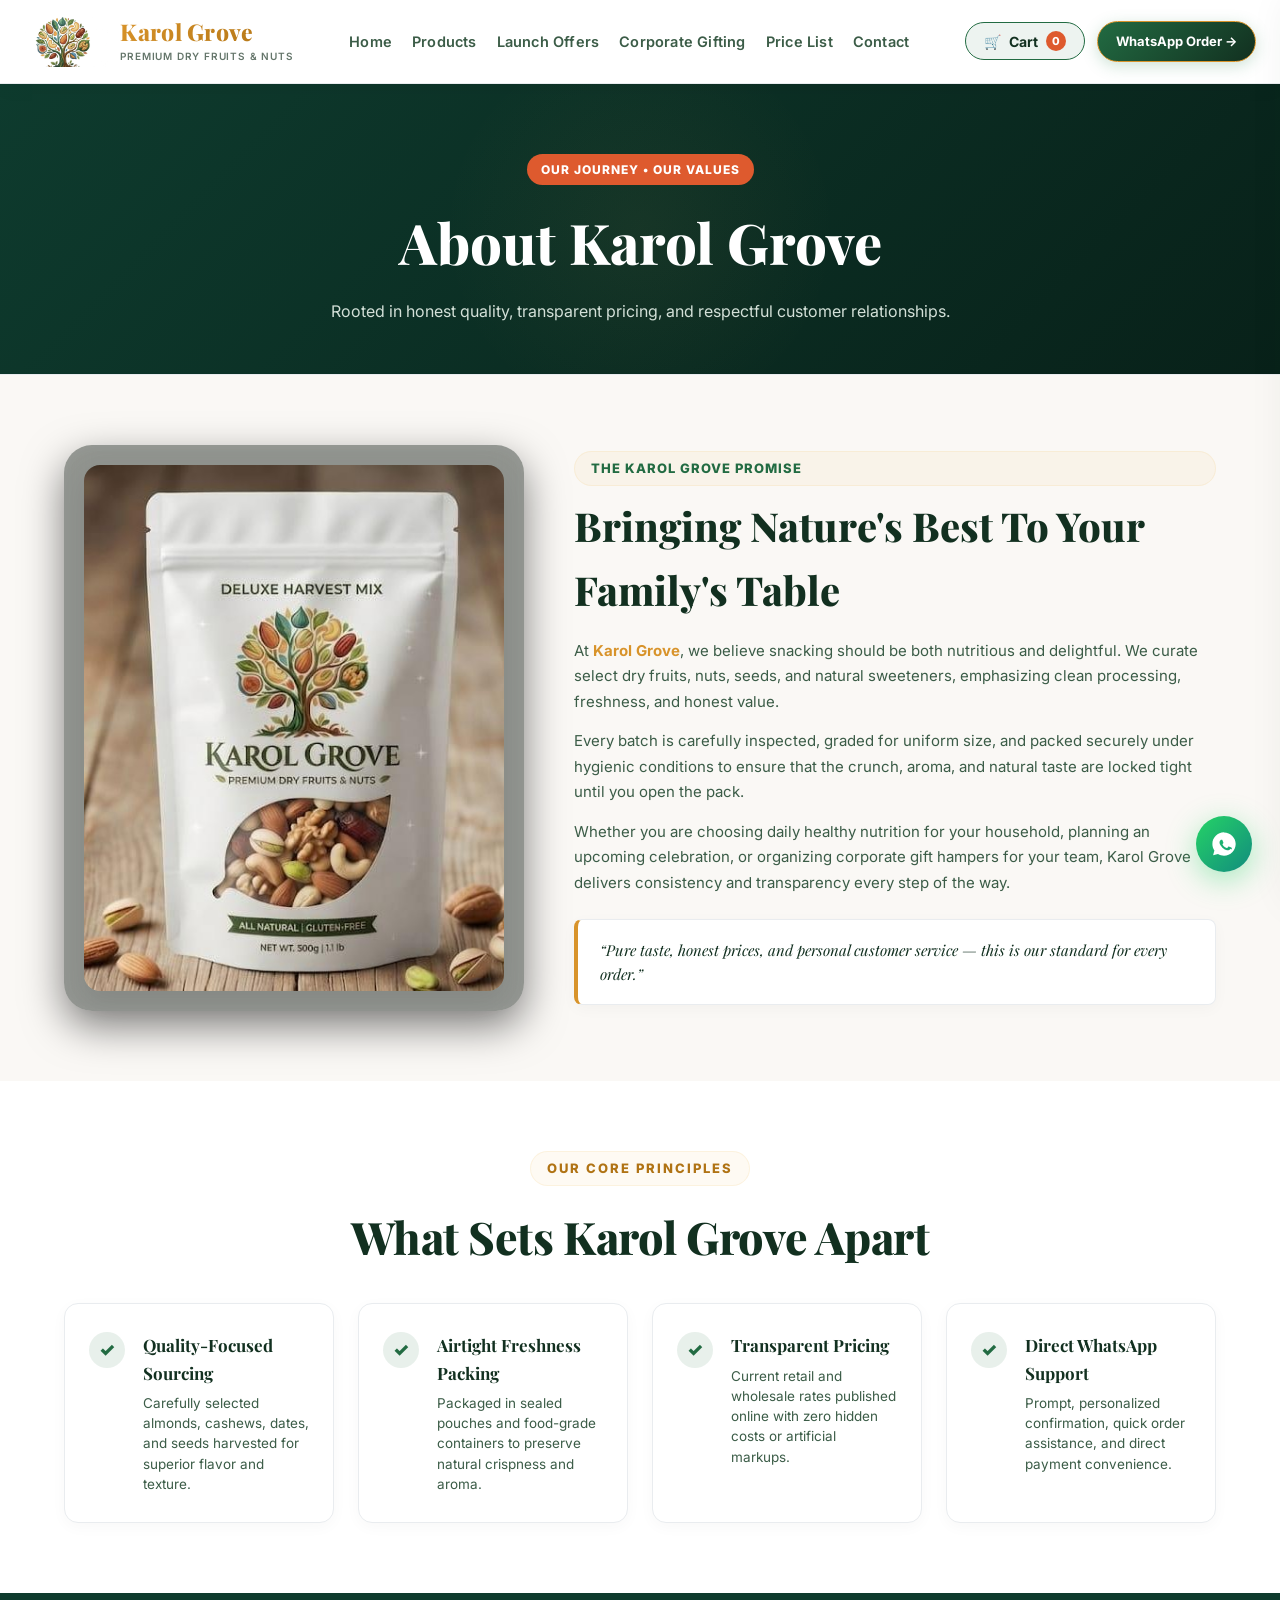
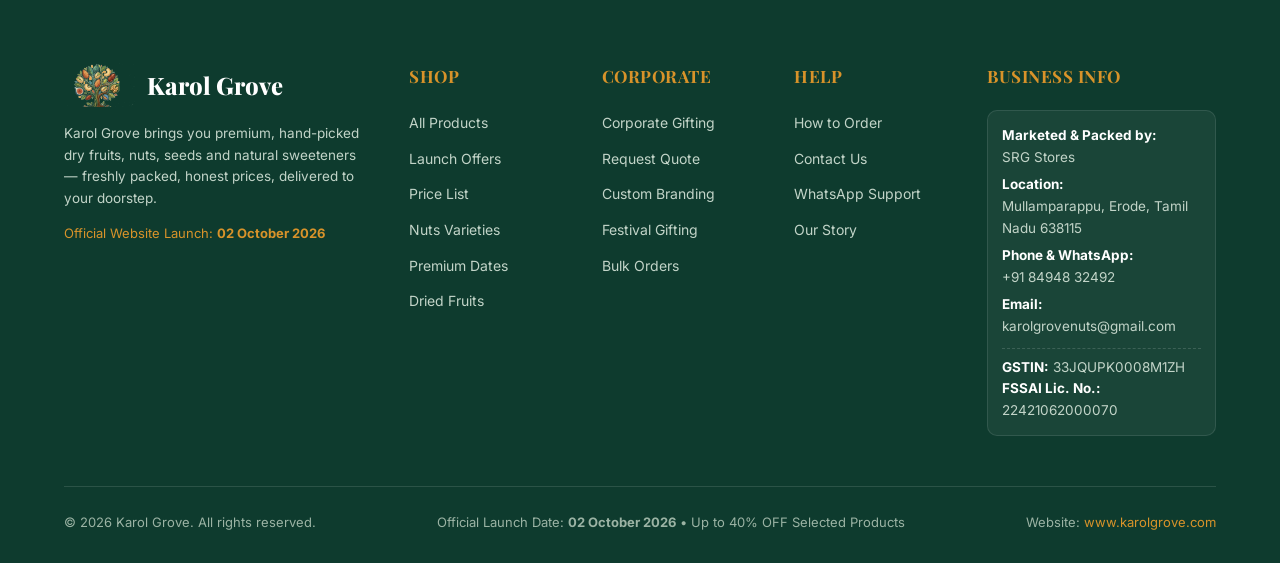
==== commit eaf5b140: "Add files via upload" ====
--- a/about.html
+++ b/about.html
@@ -9,9 +9,9 @@
 <link rel="preconnect" href="https://fonts.googleapis.com">
 <link rel="preconnect" href="https://fonts.gstatic.com" crossorigin>
 <link href="https://fonts.googleapis.com/css2?family=Outfit:wght@300;400;500;600;700;800;900&family=Playfair+Display:ital,wght@0,400;0,500;0,600;0,700;0,800;0,900;1,400;1,500;1,600&family=Inter:wght@300;400;500;600;700;800&display=swap" rel="stylesheet">
-<link rel="stylesheet" href="assets/style.css?v=20261002-v10">
+<link rel="stylesheet" href="assets/style.css?v=20261002-v12">
 <script src="assets/prices.js" defer></script>
-<script src="assets/main.js?v=20261002-v11" defer></script>
+<script src="assets/main.js?v=20261002-v12" defer></script>
 </head>
 <body>
 
--- a/assets/style.css
+++ b/assets/style.css
@@ -87,8 +87,37 @@
   width: 100vw;
   height: 100vh;
   pointer-events: none;
-  z-index: 90;
-  opacity: 0.92;
+  z-index: 0; /* Placed in true background, behind all text, video, cards and controls */
+  opacity: 0.6;
+}
+
+/* Stacking context: Ensure all page sections, videos and cards sit above background canvas */
+.hero-launch-wrapper,
+.site-header,
+main,
+section,
+footer,
+.site-footer-v2,
+.feature-strip,
+.page-header,
+.catalog-section,
+.pricelist-section,
+.corporate-section,
+.contact-section,
+.about-section {
+  position: relative;
+  z-index: 2;
+}
+
+.product-card,
+.category-card,
+.bento-card,
+.journey-card,
+.pricelist-table-container,
+.feature-item,
+.card-glass {
+  position: relative;
+  z-index: 3;
 }
 
 img {
